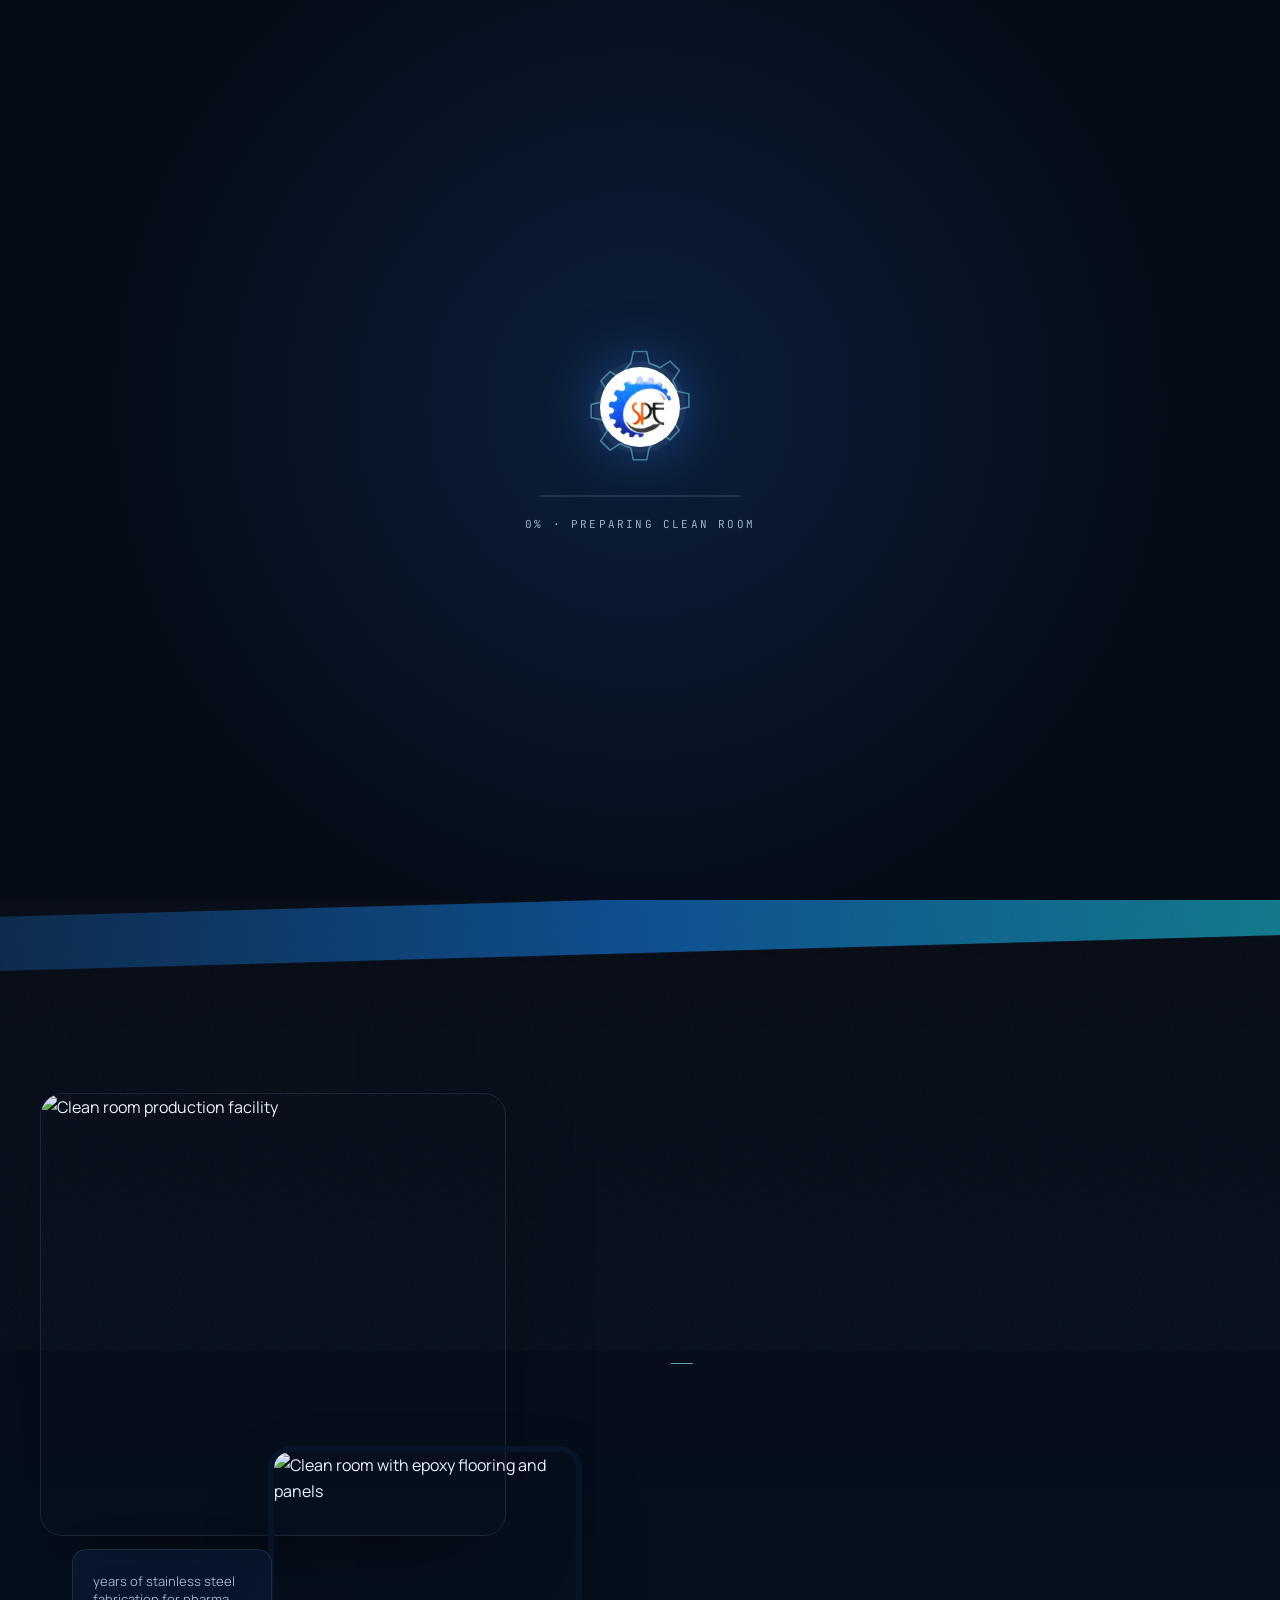
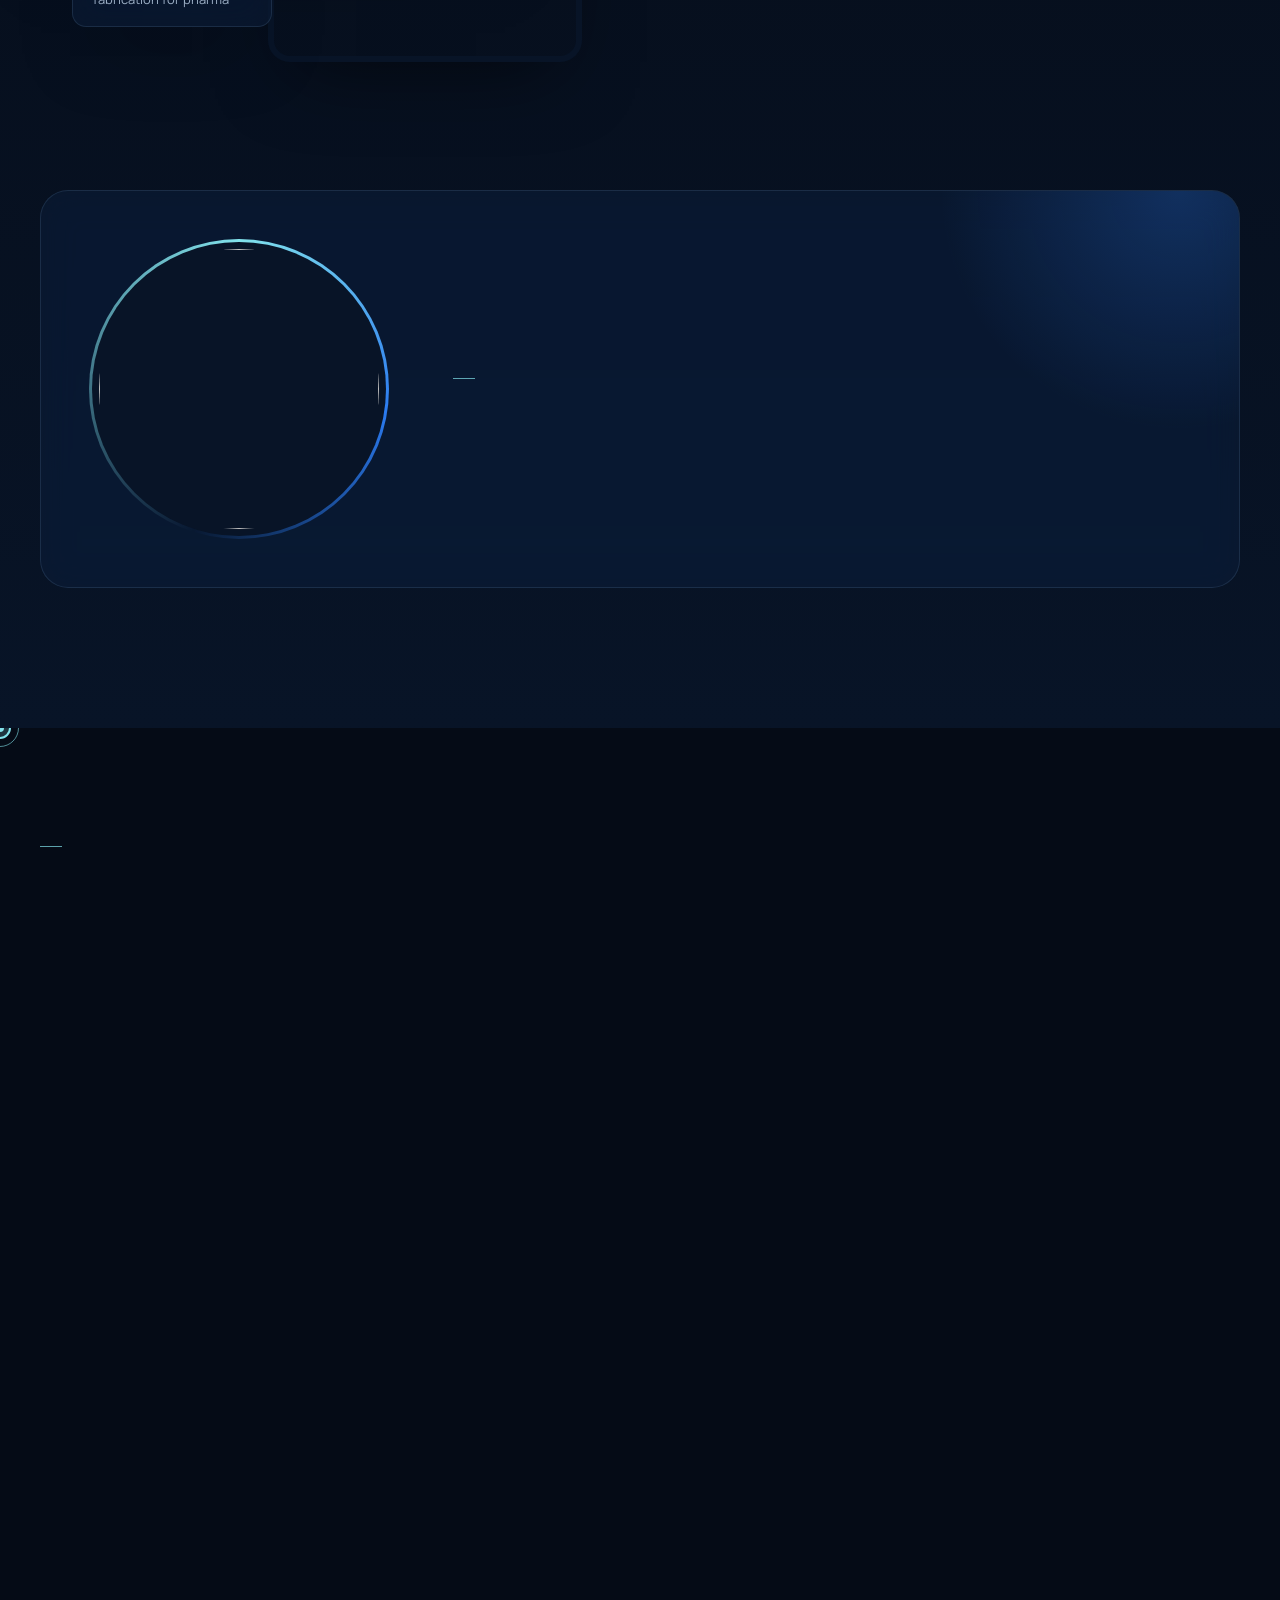
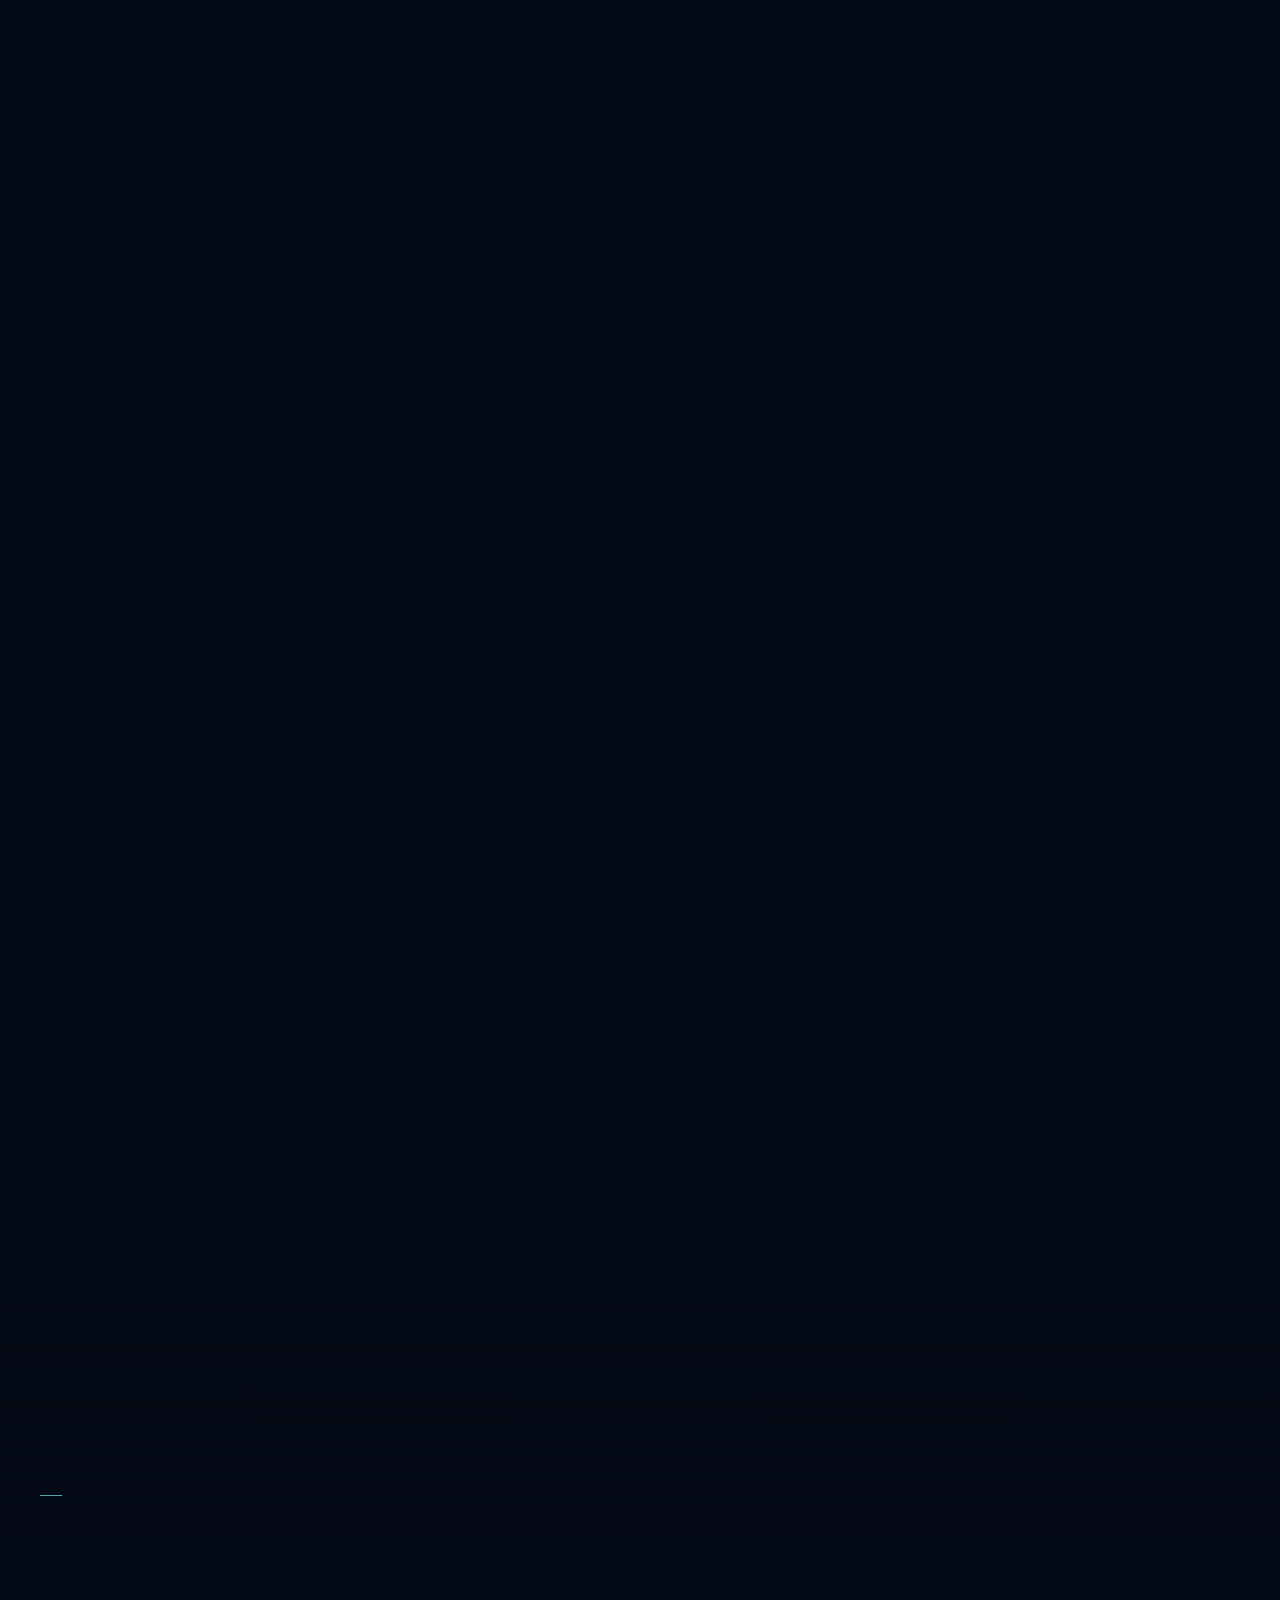
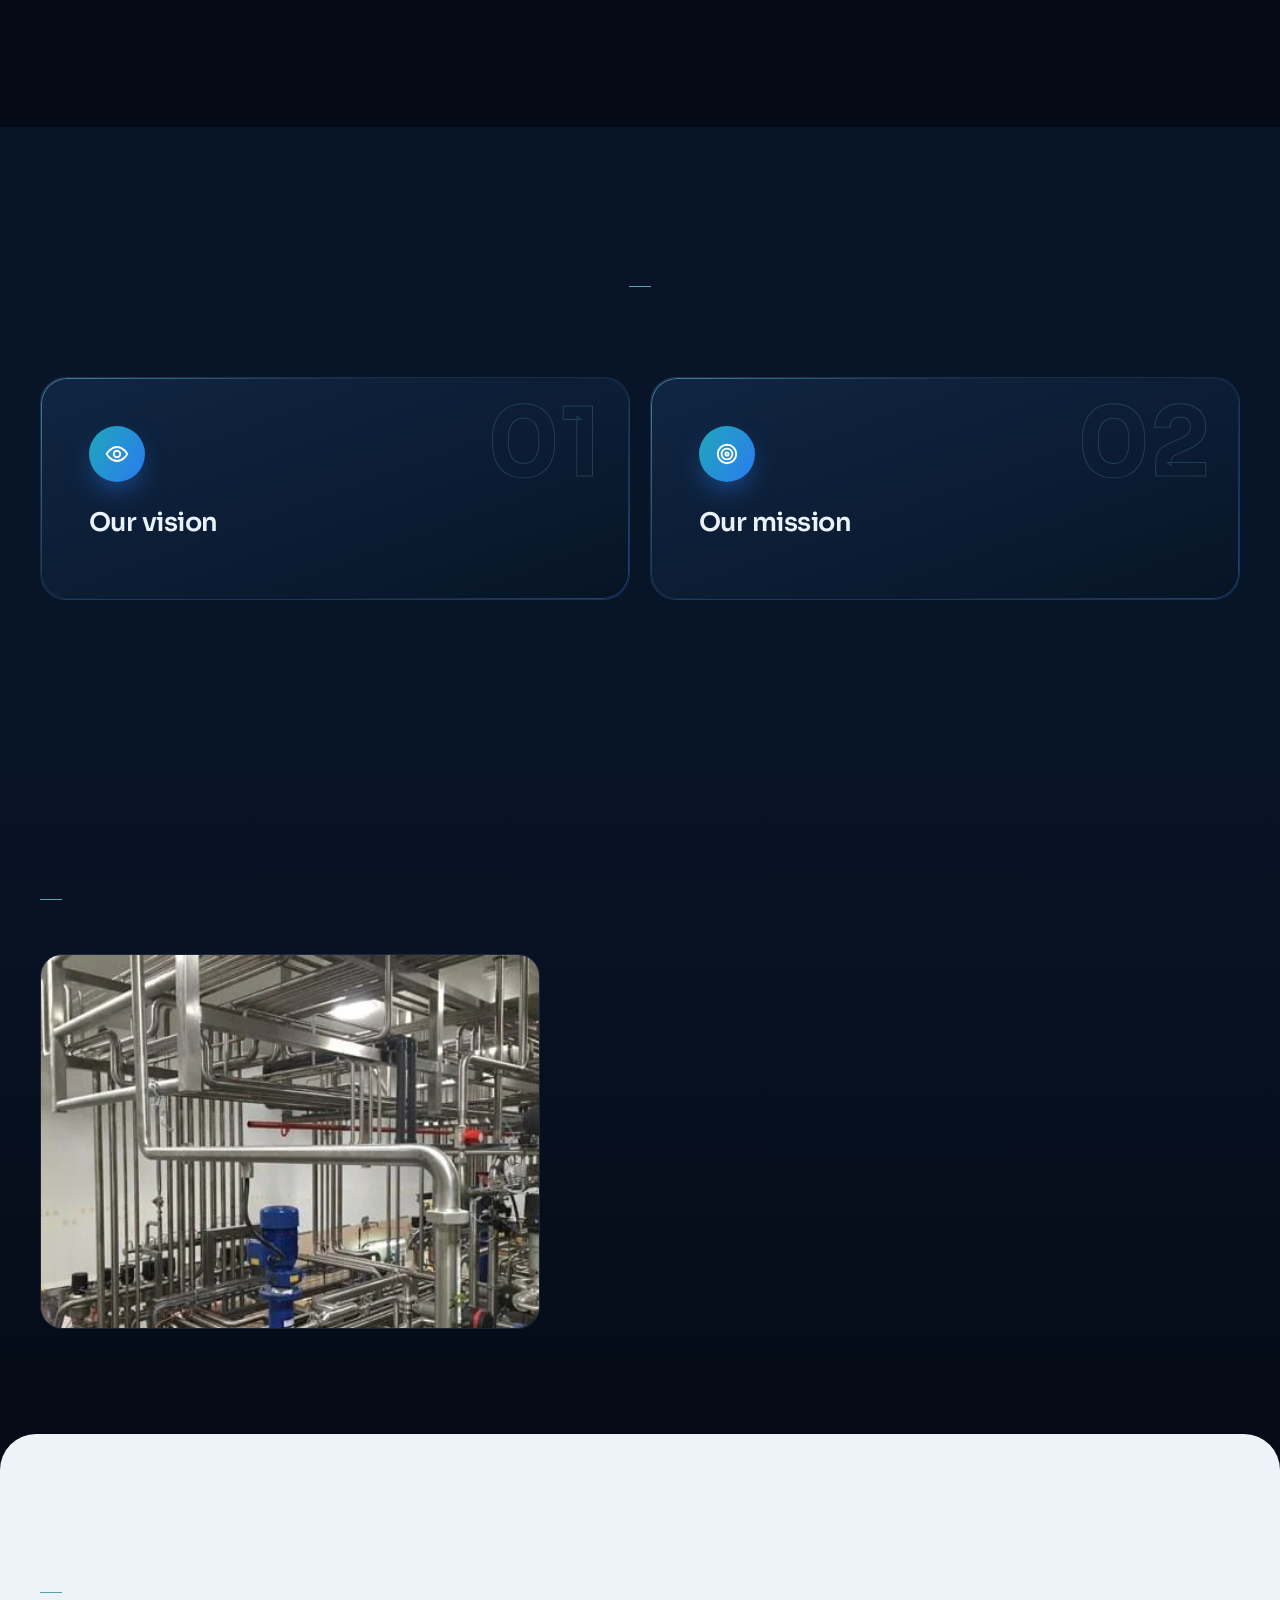
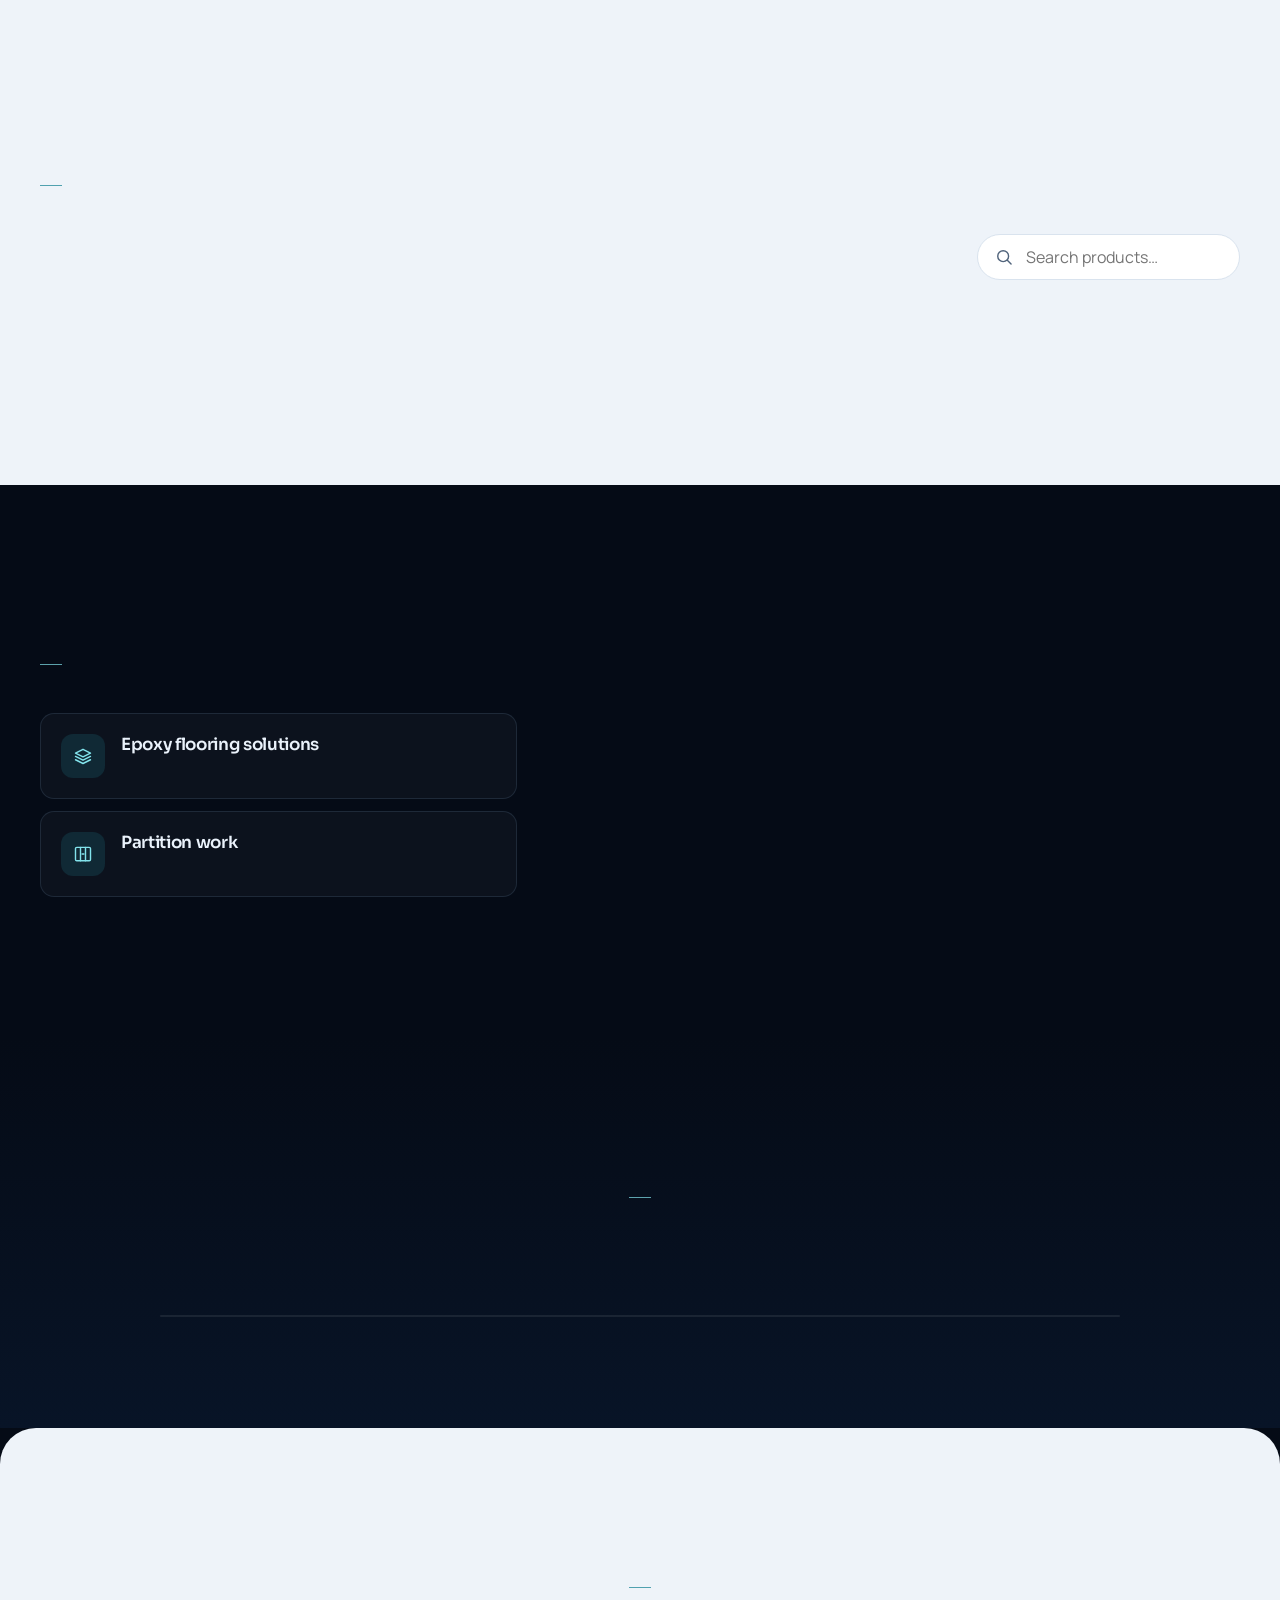
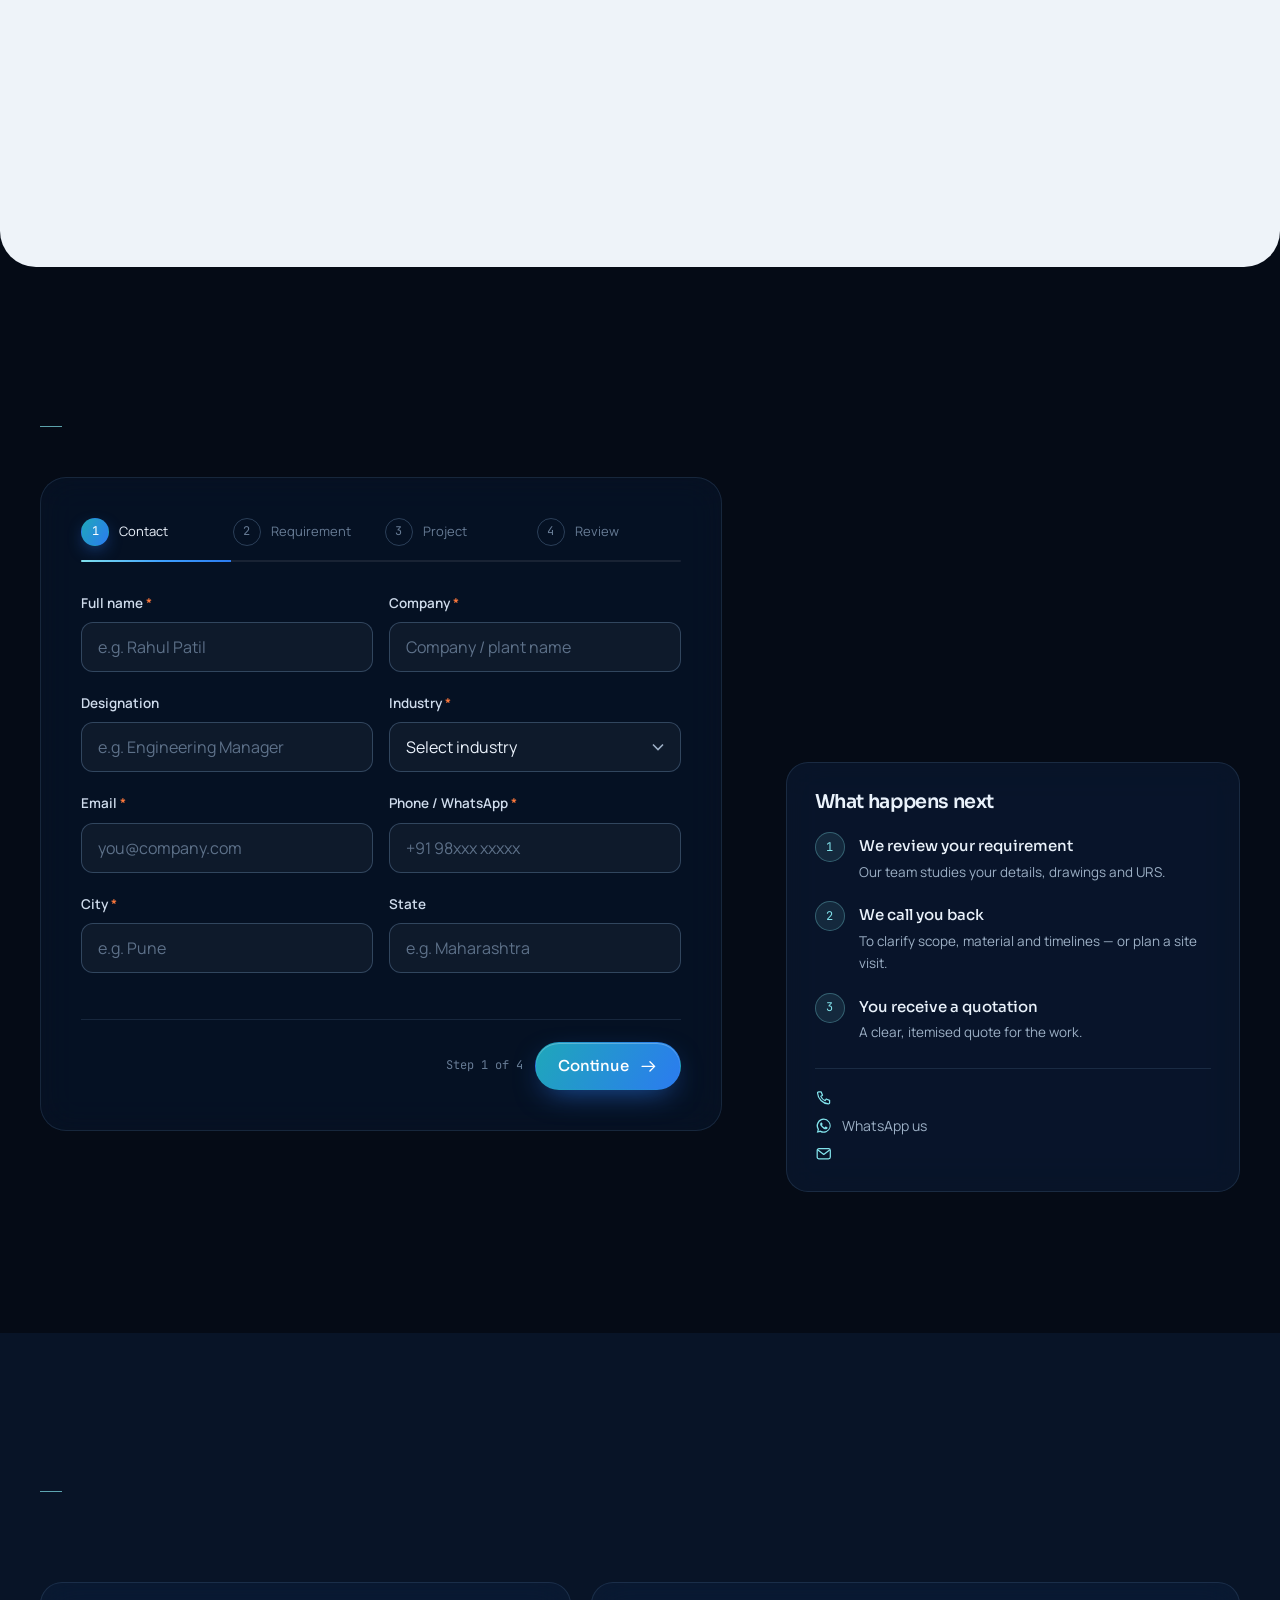
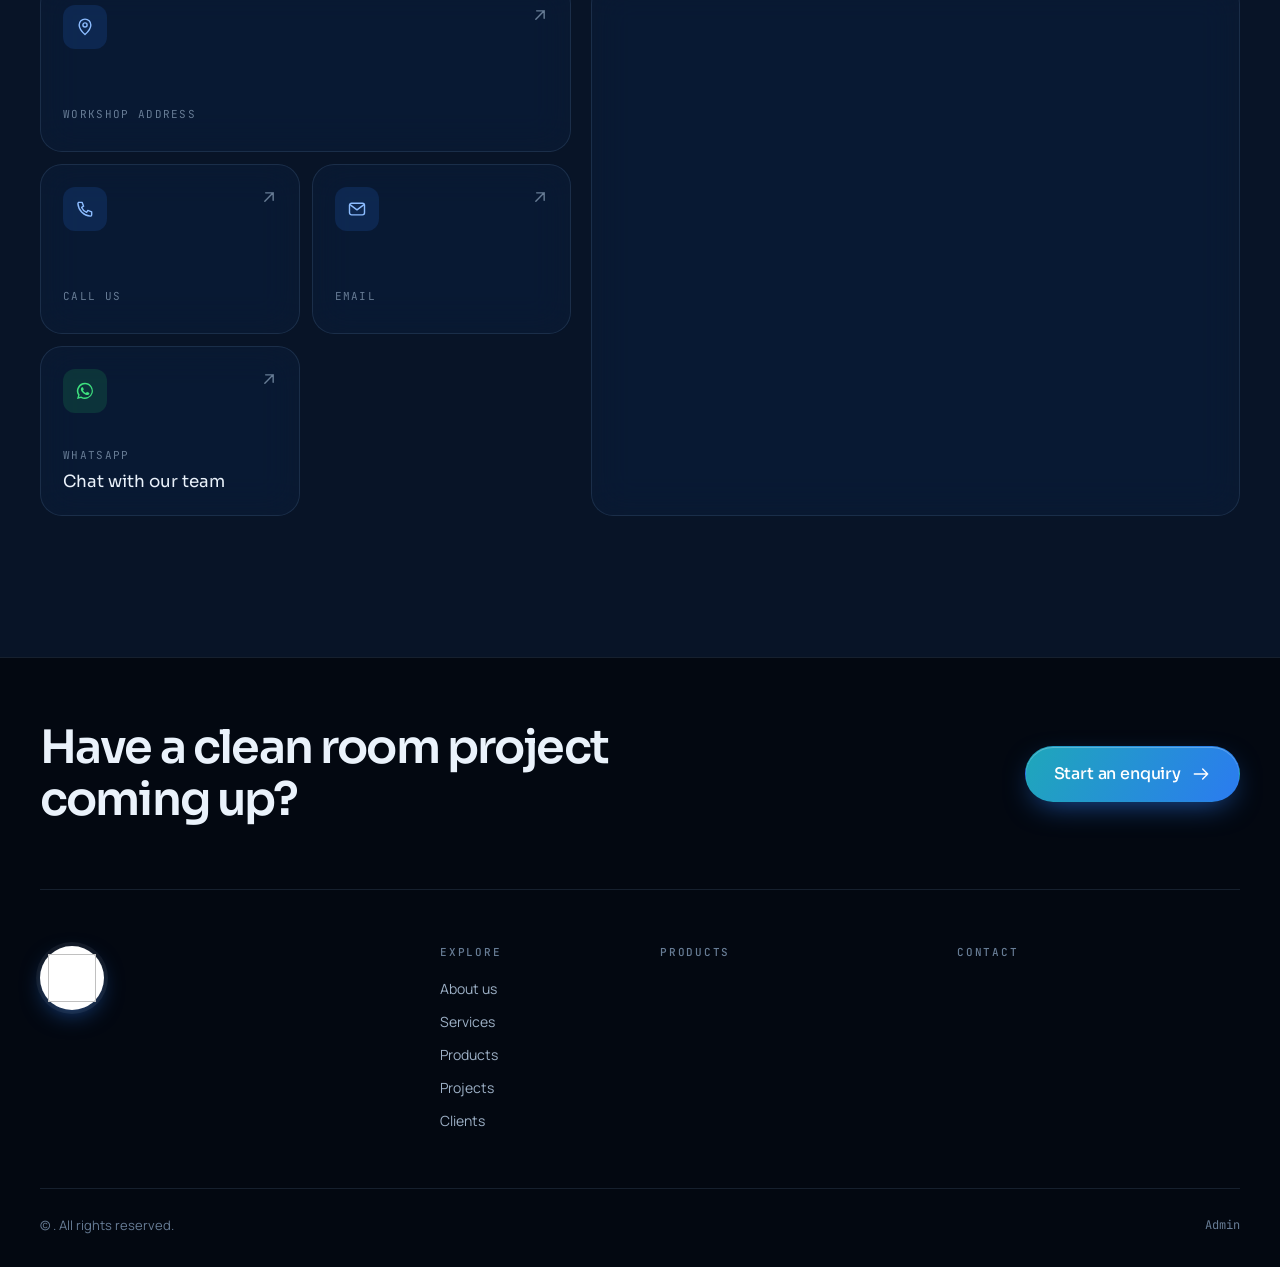
==== index.html @ 87a50cde "Website preview Co-Authored-By: Claude Opus 5.5 <noreply@anthropic.com>" ====
<!doctype html>
<html lang="en" class="is-loading">
<head>
  <meta charset="utf-8">
  <meta name="viewport" content="width=device-width, initial-scale=1, viewport-fit=cover">
  <title>Shreeyog Pharma Equipments | SS Fabrication, Clean Room Furniture &amp; Pass Boxes</title>
  <meta name="description" content="Shreeyog Pharma Equipments, Khalapur (Raigad): S.S &amp; M.S fabrication, clean room furniture, pass boxes, SS tanks, SS &amp; utility piping, epoxy flooring and partition work for pharmaceutical and chemical industries.">
  <meta name="theme-color" content="#050b16">
  <meta property="og:type" content="website">
  <meta property="og:title" content="{{SEO_TITLE}}">
  <meta property="og:description" content="Shreeyog Pharma Equipments, Khalapur (Raigad): S.S &amp; M.S fabrication, clean room furniture, pass boxes, SS tanks, SS &amp; utility piping, epoxy flooring and partition work for pharmaceutical and chemical industries.">
  <meta property="og:image" content="assets/img/cleanroom.webp">
  <link rel="icon" href="assets/img/logo.png">
  <link rel="preconnect" href="https://fonts.googleapis.com">
  <link rel="preconnect" href="https://fonts.gstatic.com" crossorigin>
  <link rel="stylesheet" href="https://fonts.googleapis.com/css2?family=JetBrains+Mono:wght@400;500&family=Manrope:wght@400;500;600;700&family=Sora:wght@300;400;500;600;700&display=swap">
  <link rel="stylesheet" href="css/style.css">
  <script type="importmap">
  {
    "imports": {
      "three": "./vendor/three/build/three.module.js",
      "three/addons/": "./vendor/three/addons/",
      "gsap": "./vendor/gsap/index.js",
      "gsap/ScrollTrigger": "./vendor/gsap/ScrollTrigger.js",
      "lenis": "./vendor/lenis/lenis.js"
    }
  }
  </script>
  <script id="site-data" type="application/json">{"demo":true,"content":{"brand":{"name":"Shreeyog Pharma Equipments","short":"SPE","tagline":"SS & MS Fabrication · Clean Room Solutions","logo":"assets/img/logo.png","footerText":"S.S and M.S fabrication, steel metal work and clean room furniture for pharmaceutical, chemical and allied industries."},"hero":{"eyebrow":"Serving pharmaceutical, chemical & allied industries","title":"Engineered in stainless. *Built for clean rooms.*","subtitle":"S.S & M.S fabrication, clean room furniture, pass boxes, SS & utility piping, epoxy flooring and partition work — designed to your requirement and delivered on time.","ctaPrimary":"Request a quote","ctaSecondary":"Explore products","stats":[{"value":"16","suffix":"+","label":"Years of hands-on fabrication"},{"value":"19","suffix":"+","label":"Pharma & industrial clients"},{"value":"40","suffix":"+","label":"Standard SS products"},{"value":"URS","suffix":"","label":"Built to your specification"}]},"about":{"eyebrow":"Company profile","title":"Fabrication partners for the *pharma floor.*","statement":"Shreeyog Pharma Equipments specializes in S.S and M.S fabrication, steel metal work, and clean room furniture for pharmaceutical, chemical, and allied industries.","body":"We design and manufacture a wide range of products including S.S tanks, S.S wall guards, staircase railings, hospital accessories, and more. With a commitment to quality and precision, we cater to the specific needs of our clients, ensuring compliance with industry standards and delivering reliable solutions for diverse industrial applications.","points":["S.S & M.S fabrication","Steel metal work","Clean room furniture","S.S tanks & wall guards","Staircase railings","Hospital accessories"],"image":"assets/img/lab.webp","image2":"assets/img/cleanroom.webp"},"founder":{"eyebrow":"About the founder","name":"Anil Shahasane","role":"CEO & Founder","photo":"assets/img/founder.webp","bio":"Anil Shahasane, the CEO and founder of Shreeyog Pharma Equipments, has accumulated more than 16 years of experience in producing customized stainless steel equipment for pharmaceutical firms. Despite his executive responsibilities, Mr. Shahasane is recognized for his hands-on approach and diverse skill set.","bio2":"He is directly involved in field operations, taking on roles such as welder, argon welder, fitter, buffer, and other tasks, showcasing his commitment to ensuring efficient and timely completion of projects. His leadership style is known for being democratic, as he promotes teamwork and encourages employees to thrive in their respective positions within the company.","skills":["Welder","Argon welder","Fitter","Buffer","Field operations"],"years":"16+"},"mission":{"eyebrow":"Our purpose","title":"Vision & *mission*","mission":"Our goal is to create and produce top-notch stainless steel and metal items tailored to the unique requirements of pharmaceutical, chemical, and related sectors. We aim to guarantee maximum customer satisfaction through precise engineering and dependable service.","vision":"We aspire to become a reliable pioneer in the manufacturing sector, recognized for our creativity, superior workmanship, and dedication to surpassing customer anticipations. Furthermore, we are committed to continually improving our abilities to meet the changing needs of the industry."},"showcase":{"eyebrow":"Inside our workmanship","title":"Precision you can *see and inspect.*","steps":[{"title":"Certified materials","text":"Every job starts with certified materials of construction (MOC) — the right stainless grade for your process and your auditors."},{"title":"Precision welding & finish","text":"Argon welding, fitting and buffing by an experienced in-house team, led from the shop floor by our founder."},{"title":"Hygienic by design","text":"Smooth, easy-to-clean surfaces, rounded edges and secure fittings for GMP, healthcare and pharmaceutical areas."},{"title":"Built to your URS","text":"Designed around your User Requirement Specification — sized, detailed and delivered on schedule."}]},"services":{"eyebrow":"What we do","title":"Capabilities built around *your plant.*","subtitle":"From a single SS trolley to a complete clean room fit-out — one team fabricates, installs and supports it.","items":[{"icon":"fabrication","title":"S.S & M.S Fabrication","text":"Custom stainless and mild steel fabrication and steel metal work, built to drawing for pharmaceutical and chemical plants."},{"icon":"cleanroom","title":"Clean Room Furniture","text":"Trolleys, racks, benches, lockers and work tables with hygienic finishes and rounded edges for GMP areas."},{"icon":"passbox","title":"Pass Boxes","text":"Static and dynamic pass boxes with interlocked doors for contamination-free material transfer between zones."},{"icon":"tank","title":"S.S Tanks","text":"Stainless steel tanks designed and fabricated to your requirement using certified materials of construction (MOC)."},{"icon":"piping","title":"SS & Utility Piping","text":"S.S piping, utility piping and chilled water piping projects — fabricated, installed and commissioned on site."},{"icon":"epoxy","title":"Epoxy Flooring","text":"Seamless, chemical-resistant, easy-to-maintain epoxy floors for factories, warehouses, hospitals and showrooms."},{"icon":"partition","title":"Partition Work","text":"Gypsum, aluminium/glass, modular office cabins and clean room partitions that optimise space and workflow."},{"icon":"railing","title":"Wall Guards & Railings","text":"S.S wall guards, staircase railings and hospital accessories that protect your facility and last for years."}]},"expertise":{"eyebrow":"Qualification & experience","title":"Why pharma plants trust *our workshop.*","items":[{"title":"Expertise in Stainless Steel & Metal Fabrication","text":"Specialized in the fabrication of stainless steel (S.S.) and mild steel (M.S.) products including tanks, clean room furniture, wall guards, staircase railings, hospital accessories, chilled water piping, S.S. piping & utility piping projects."},{"title":"Industry Knowledge & Compliance","text":"Extensive experience in addressing the strict requirements of pharmaceutical, chemical, and related industries, ensuring adherence to relevant standards such as USFD (User Requirement Specifications for Design) for tailored equipment solutions."},{"title":"Customization & Precision Engineering","text":"Proven ability to design and manufacture customized solutions to cater to specific client needs, with a strong emphasis on precision engineering and the use of certified materials of construction (MOC) to meet industry standards."},{"title":"Leadership in Manufacturing","text":"Mr. Anil Shahasane, an experienced professional with more than 16 years in the industry, is recognized for his versatile skills and practical approach to ensuring on-time project completion and top-notch product quality."},{"title":"Commitment to Customer Satisfaction","text":"Committed to delivering durable, reliable, high-quality products that go beyond customer expectations, supported by a track record of providing excellent service and support."},{"title":"Continuous Improvement & Innovation","text":"Prioritizing continuous progress and innovation to keep up with technological advancements and industry best practices, enhancing operational efficiency and customer satisfaction."}]},"furniture":{"eyebrow":"SS furniture solutions","title":"Every piece, built for *the clean room.*","items":[{"title":"Custom Design","text":"Tailored stainless steel furniture designs to meet unique client needs."},{"title":"Durability","text":"Long-lasting and robust furniture solutions for various environments."},{"title":"Hygiene","text":"Easy-to-clean and maintain furniture, ideal for healthcare and pharmaceutical settings."},{"title":"Aesthetic Appeal","text":"Sleek and modern designs that enhance the look of any space."},{"title":"Versatility","text":"Suitable for residential, commercial, and industrial applications."},{"title":"Safety","text":"Rounded edges and secure fittings for safe use in all environments."},{"title":"Quality Materials","text":"Use of high-grade stainless steel ensuring superior quality and performance."}]},"products":{"eyebrow":"Products we offer","title":"Stainless steel, for *every room* of your plant.","subtitle":"Add products to your enquiry list and we will quote them together."},"projects":{"eyebrow":"Epoxy & partition work","title":"Floors and walls that *pass inspection.*","body":"At Shreeyog Pharma Equipments we specialize in delivering high-quality epoxy flooring and partition solutions tailored to meet the diverse needs of commercial, industrial, and institutional clients. With a strong commitment to craftsmanship, durability, and innovation, we have earned the trust of numerous companies across sectors by transforming their spaces into efficient, safe, and aesthetically pleasing environments.","epoxy":"We provide seamless, chemical-resistant, and easy-to-maintain epoxy flooring systems ideal for warehouses, factories, showrooms, hospitals, and more. Whether it’s for heavy-duty industrial use or a clean, polished look for commercial interiors, our epoxy work stands out for its strength and finish.","partition":"We offer smart and customized partitioning systems including gypsum partitions, aluminum/glass partitions, modular office cabins, and cleanroom partitions. Our solutions help optimize space, ensure privacy, and enhance workflow efficiency for offices, production areas, and institutions."},"process":{"eyebrow":"How we work","title":"From your URS to a *finished installation.*","steps":[{"title":"Share your requirement","text":"Send us your URS, drawings or a simple description using the enquiry form."},{"title":"Site visit & measurement","text":"We visit the site, take measurements and understand the workflow."},{"title":"Design & approval","text":"Drawings and material of construction are finalised with your team."},{"title":"Precision fabrication","text":"Fabricated in-house with certified MOC, welded and finished to standard."},{"title":"Installation & handover","text":"Installed on site and handed over on schedule — with support after."}]},"clients":{"eyebrow":"Companies we work with","title":"Trusted by leading names *in pharma.*","note":"& many more…"},"enquiry":{"eyebrow":"Enquiry","title":"Tell us *what you need.*","subtitle":"Share a few details about your requirement. Our team usually gets back within one working day.","successTitle":"Enquiry received","successText":"Thank you! Our team will review your requirement and contact you shortly.","industries":["Pharmaceutical","Chemical","Biotech / Vaccines","Hospital / Healthcare","Food & Beverage","Cosmetics","Engineering / Manufacturing","Other"],"requirementTypes":["New project","Expansion of existing facility","Replacement / upgrade","Repair / modification"],"materials":["SS 304","SS 316","SS 316L","M.S (Mild Steel)","Not sure – please advise"],"timelines":["Immediately","Within 1 month","1 – 3 months","3 – 6 months","Just exploring"],"budgets":["Below ₹1 Lakh","₹1 – 5 Lakh","₹5 – 20 Lakh","₹20 Lakh +","Prefer not to say"],"sources":["Google search","Referral","Existing client","Trade exhibition","Social media","Other"]},"contact":{"eyebrow":"Contact","title":"Visit our *workshop.*","address":"At Lodivali, Near Sai Leela Hotel & GGS Meksel, Old Mumbai – Pune Highway, Tal. Khalapur, Dist. Raigad – 410 203","phone":"+91 90045 09994","email":"shreeyogpharma@gmail.com","whatsapp":"919004509994","hours":"","mapQuery":"Lodivali, Khalapur, Raigad, Maharashtra 410203"},"seo":{"title":"Shreeyog Pharma Equipments | SS Fabrication, Clean Room Furniture & Pass Boxes","description":"Shreeyog Pharma Equipments, Khalapur (Raigad): S.S & M.S fabrication, clean room furniture, pass boxes, SS tanks, SS & utility piping, epoxy flooring and partition work for pharmaceutical and chemical industries."}},"products":[{"id":1,"name":"SS Computer Table","category":"Packing Furniture","description":"Stainless steel computer and office tables with keyboard tray, drawers and lockable storage.","image":"assets/products/ss-computer-table.webp","featured":0},{"id":2,"name":"SS Chair & Stool","category":"Packing Furniture","description":"Hygienic SS chairs and stools for packing halls and production floors.","image":"assets/products/ss-chair-stool.webp","featured":0},{"id":3,"name":"SS Pallet","category":"Packing Furniture","description":"Heavy-duty stainless steel pallets – corrosion-free and easy to clean.","image":"assets/products/ss-pallet.webp","featured":0},{"id":4,"name":"SS Adjustable Rack","category":"Packing Furniture","description":"Multi-tier racks with adjustable perforated/wire-mesh shelves on castors.","image":"assets/products/ss-adjustable-rack.webp","featured":0},{"id":5,"name":"SS Trolley","category":"Packing Furniture","description":"Platform trolley with SS deck and push handle for material movement.","image":"assets/products/ss-trolley.webp","featured":0},{"id":6,"name":"SS Packing Conveyor","category":"Packing Furniture","description":"Motorised belt conveyor on SS frame for secondary packing lines.","image":"assets/products/ss-packing-conveyor.webp","featured":1},{"id":7,"name":"Tooling Storage Cabinet","category":"Tool Room Furniture","description":"Drawer cabinets with punch/die holders for compression tooling storage.","image":"assets/products/tooling-storage-cabinet.webp","featured":0},{"id":8,"name":"SS Table with Drawers","category":"Tool Room Furniture","description":"Work tables with drawers and an under-shelf for tool rooms.","image":"assets/products/ss-table-with-drawers.webp","featured":0},{"id":9,"name":"Vibration Table","category":"Tool Room Furniture","description":"Anti-vibration inspection table on levelling feet and castors.","image":"assets/products/vibration-table.webp","featured":0},{"id":10,"name":"SS Revolving Chair","category":"Tool Room Furniture","description":"Height-adjustable revolving chairs with SS back rest.","image":"assets/products/ss-revolving-chair.webp","featured":0},{"id":11,"name":"SS Step Ladders","category":"Tool Room Furniture","description":"Step platforms and folding ladders with anti-skid treads.","image":"assets/products/ss-step-ladders.webp","featured":0},{"id":12,"name":"SS Document Trolley","category":"Tool Room Furniture","description":"Three-tier document / file trolley on castors.","image":"assets/products/ss-document-trolley.webp","featured":0},{"id":13,"name":"SS Tool Box","category":"Tool Room Furniture","description":"Cantilever stainless steel tool boxes.","image":"assets/products/ss-tool-box.webp","featured":0},{"id":14,"name":"P & D Moving Trolley","category":"Tool Room Furniture","description":"Punch & die moving trolleys with slotted tooling trays.","image":"assets/products/p-d-moving-trolley.webp","featured":0},{"id":15,"name":"SS Canteen Table (6 Seater)","category":"Canteen Furniture","description":"Six-seater canteen table with attached swing-out stools.","image":"assets/products/ss-canteen-table-6-seater.webp","featured":1},{"id":16,"name":"SS Sink Table","category":"Canteen Furniture","description":"Single-bowl sink table with drain board and under-shelf.","image":"assets/products/ss-sink-table.webp","featured":0},{"id":17,"name":"SS Chair","category":"Canteen Furniture","description":"Polished stainless steel dining chair.","image":"assets/products/ss-chair.webp","featured":0},{"id":18,"name":"SS Simple Table","category":"Canteen Furniture","description":"Plain SS table for canteens and utility areas.","image":"assets/products/ss-simple-table.webp","featured":0},{"id":19,"name":"Static Pass Box","category":"Pass Box","description":"Static pass boxes with interlocked doors and toughened glass view panels for material transfer between clean zones.","image":"assets/products/static-pass-box.webp","featured":1},{"id":20,"name":"Dynamic Pass Box","category":"Pass Box","description":"Pass box with control panel for transfers requiring active air cleaning.","image":"assets/products/dynamic-pass-box.webp","featured":0},{"id":21,"name":"SS Hand Pallet Truck","category":"Utility & Handling","description":"Stainless steel hand pallet truck for wash-down areas.","image":"assets/products/ss-hand-pallet-truck.webp","featured":0},{"id":22,"name":"SS Bag Holder Trolley","category":"Utility & Handling","description":"Garbage / polybag holder trolley on castors.","image":"assets/products/ss-bag-holder-trolley.webp","featured":0},{"id":23,"name":"SS Scoops & Samplers","category":"Utility & Handling","description":"Scoops, measuring scoops and sampling rods in SS 316.","image":"assets/products/ss-scoops-samplers.webp","featured":0},{"id":24,"name":"SS Bucket","category":"Utility & Handling","description":"Stainless steel bucket with handle.","image":"assets/products/ss-bucket.webp","featured":0},{"id":25,"name":"SS Oil Can, Jugs, Mugs & Bins","category":"Utility & Handling","description":"Oil cans, measuring mugs, jugs, perforated bins and pedal dustbins.","image":"assets/products/ss-oil-can-jugs-mugs-bins.webp","featured":0},{"id":26,"name":"SS Swing Over Bench","category":"Change Room Furniture","description":"Cross-over / swing-over benches for change rooms.","image":"assets/products/ss-swing-over-bench.webp","featured":0},{"id":27,"name":"SS Lockers (Multi-door)","category":"Change Room Furniture","description":"Multi-compartment SS lockers for personal belongings.","image":"assets/products/ss-lockers-multi-door.webp","featured":1},{"id":28,"name":"SS Lockers (Column)","category":"Change Room Furniture","description":"Tall column lockers in stainless steel.","image":"assets/products/ss-lockers-column.webp","featured":0},{"id":29,"name":"SS Mirror Frame","category":"Change Room Furniture","description":"Mirror with SS frame and shelf for gowning areas.","image":"assets/products/ss-mirror-frame.webp","featured":0},{"id":30,"name":"SS I.P.A Stand","category":"Change Room Furniture","description":"Wall-mounted IPA / sanitiser bottle stands.","image":"assets/products/ss-i-p-a-stand.webp","featured":0},{"id":31,"name":"SS S.O.P Stand","category":"Change Room Furniture","description":"Multi-pocket SOP display stands.","image":"assets/products/ss-s-o-p-stand.webp","featured":0},{"id":32,"name":"SS Garment Bin / Trolley","category":"Change Room Furniture","description":"Garment collection bins and trolleys.","image":"assets/products/ss-garment-bin-trolley.webp","featured":0},{"id":33,"name":"SS Dust Bin","category":"Change Room Furniture","description":"Pedal-operated SS dust bin.","image":"assets/products/ss-dust-bin.webp","featured":0},{"id":34,"name":"SS Trolley (All Types)","category":"Clean Room Furniture","description":"Instrument and material trolleys in all sizes and tier configurations.","image":"assets/products/ss-trolley-all-types.webp","featured":1},{"id":35,"name":"SS Rack","category":"Clean Room Furniture","description":"Open multi-tier racks for clean room storage.","image":"assets/products/ss-rack.webp","featured":0},{"id":36,"name":"SS Cage Rack","category":"Clean Room Furniture","description":"Mesh cage racks with doors for secure storage.","image":"assets/products/ss-cage-rack.webp","featured":0},{"id":37,"name":"SS Mopping Trolley","category":"Clean Room Furniture","description":"Two/three-bucket mopping trolley with wringer.","image":"assets/products/ss-mopping-trolley.webp","featured":0},{"id":38,"name":"SS Sink Table (Clean Room)","category":"Clean Room Furniture","description":"Sink table with splash back and under-shelf.","image":"assets/products/ss-sink-table-clean-room.webp","featured":0},{"id":39,"name":"SS Working Table","category":"Clean Room Furniture","description":"Work table with drawer unit and under-shelf.","image":"assets/products/ss-working-table.webp","featured":1},{"id":40,"name":"SS Ladder","category":"Clean Room Furniture","description":"Mobile platform ladder with handrails.","image":"assets/products/ss-ladder.webp","featured":0}],"clients":[{"id":1,"name":"Kilitch Drugs (India) Ltd.","logo":"assets/clients/kilitch-drugs-india-ltd.webp","website":null},{"id":2,"name":"Indoco Remedies","logo":"assets/clients/indoco-remedies.webp","website":null},{"id":3,"name":"Rubicon Research","logo":"assets/clients/rubicon-research.webp","website":null},{"id":4,"name":"Wanbury","logo":"assets/clients/wanbury.webp","website":null},{"id":5,"name":"Cipla Health","logo":"assets/clients/cipla-health.webp","website":null},{"id":6,"name":"SUGAR Cosmetics","logo":"assets/clients/sugar-cosmetics.webp","website":null},{"id":7,"name":"Emcure","logo":"assets/clients/emcure.webp","website":null},{"id":8,"name":"Camlin Kokuyo","logo":"assets/clients/camlin-kokuyo.webp","website":null},{"id":9,"name":"Zydus","logo":"assets/clients/zydus.webp","website":null},{"id":10,"name":"RPG Life Sciences","logo":"assets/clients/rpg-life-sciences.webp","website":null},{"id":11,"name":"Centro Pharm","logo":"assets/clients/centro-pharm.webp","website":null},{"id":12,"name":"Jay Precision Products","logo":"assets/clients/jay-precision-products.webp","website":null},{"id":13,"name":"Fullife Healthcare","logo":"assets/clients/fullife-healthcare.webp","website":null},{"id":14,"name":"Jodas Expoim","logo":"assets/clients/jodas-expoim.webp","website":null},{"id":15,"name":"Flamingo Pharmaceuticals","logo":"assets/clients/flamingo-pharmaceuticals.webp","website":null},{"id":16,"name":"Mylan","logo":"assets/clients/mylan.webp","website":null},{"id":17,"name":"Dr. Reddy's","logo":"assets/clients/dr-reddy-s.webp","website":null},{"id":18,"name":"Serum Institute of India","logo":"assets/clients/serum-institute-of-india.webp","website":null},{"id":19,"name":"Lupin","logo":"assets/clients/lupin.webp","website":null}],"gallery":[{"id":1,"title":"Cleanroom corridor – epoxy flooring","category":"Epoxy Flooring","caption":"Seamless self-levelling epoxy with SS wall guards along a production corridor.","image":"assets/gallery/project-1.webp"},{"id":2,"title":"Epoxy floor with cleanroom doors","category":"Epoxy Flooring","caption":"High-gloss, chemical-resistant finish outside a double-leaf cleanroom door.","image":"assets/gallery/project-2.webp"},{"id":3,"title":"Production block corridor","category":"Partition Work","caption":"Cleanroom partitions, view panels and continuous SS wall protection.","image":"assets/gallery/project-3.webp"},{"id":4,"title":"Modular cleanroom partitions","category":"Partition Work","caption":"Flush modular partition panels with integrated doors and epoxy flooring.","image":"assets/gallery/project-4.webp"},{"id":5,"title":"Epoxy application in progress","category":"Epoxy Flooring","caption":"Our team laying a seamless epoxy coat on site.","image":"assets/gallery/project-5.webp"},{"id":6,"title":"SS process & utility piping","category":"SS Piping","caption":"Stainless steel process and utility piping installation.","image":"assets/gallery/project-6.webp"},{"id":7,"title":"Chilled water piping & AHU area","category":"SS Piping","caption":"Insulated chilled-water piping serving air-handling units.","image":"assets/gallery/project-7.webp"},{"id":8,"title":"Industrial ducting installation","category":"Utility Projects","caption":"Spiral and rectangular ducting in an industrial facility.","image":"assets/gallery/project-8.webp"}]}</script>
  <script type="module" src="js/main.js"></script>
</head>
<body>
  <!-- ============ icon sprite ============ -->
  <svg width="0" height="0" style="position:absolute" aria-hidden="true">
    <defs>
      <symbol id="i-arrow" viewBox="0 0 24 24"><path d="M4 12h16M14 6l6 6-6 6"/></symbol>
      <symbol id="i-arrow-up-right" viewBox="0 0 24 24"><path d="M7 17 17 7M8 7h9v9"/></symbol>
      <symbol id="i-plus" viewBox="0 0 24 24"><path d="M12 5v14M5 12h14"/></symbol>
      <symbol id="i-check" viewBox="0 0 24 24"><path d="m5 12.5 4.5 4.5L19 7.5"/></symbol>
      <symbol id="i-close" viewBox="0 0 24 24"><path d="M6 6l12 12M18 6 6 18"/></symbol>
      <symbol id="i-search" viewBox="0 0 24 24"><circle cx="11" cy="11" r="6.5"/><path d="m16 16 4.5 4.5"/></symbol>
      <symbol id="i-chevron-left" viewBox="0 0 24 24"><path d="m15 5-7 7 7 7"/></symbol>
      <symbol id="i-chevron-right" viewBox="0 0 24 24"><path d="m9 5 7 7-7 7"/></symbol>
      <symbol id="i-phone" viewBox="0 0 24 24"><path d="M5 4h3.5l1.8 4.6-2.3 1.5a11 11 0 0 0 5.9 5.9l1.5-2.3L20 15.5V19a1.5 1.5 0 0 1-1.6 1.5C10.6 20 4 13.4 3.5 5.6A1.5 1.5 0 0 1 5 4Z"/></symbol>
      <symbol id="i-mail" viewBox="0 0 24 24"><rect x="3" y="5" width="18" height="14" rx="2.5"/><path d="m4 7 8 6 8-6"/></symbol>
      <symbol id="i-pin" viewBox="0 0 24 24"><path d="M12 21s-7-6.2-7-11.5a7 7 0 1 1 14 0C19 14.8 12 21 12 21Z"/><circle cx="12" cy="9.5" r="2.5"/></symbol>
      <symbol id="i-clock" viewBox="0 0 24 24"><circle cx="12" cy="12" r="8.5"/><path d="M12 7.5V12l3 2"/></symbol>
      <symbol id="i-upload" viewBox="0 0 24 24"><path d="M12 16V4M7 9l5-5 5 5M4 16v2.5A1.5 1.5 0 0 0 5.5 20h13a1.5 1.5 0 0 0 1.5-1.5V16"/></symbol>
      <symbol id="i-file" viewBox="0 0 24 24"><path d="M14 3H7a2 2 0 0 0-2 2v14a2 2 0 0 0 2 2h10a2 2 0 0 0 2-2V8Z"/><path d="M14 3v5h5"/></symbol>
      <symbol id="i-target" viewBox="0 0 24 24"><circle cx="12" cy="12" r="8.5"/><circle cx="12" cy="12" r="5"/><circle cx="12" cy="12" r="1.5"/></symbol>
      <symbol id="i-eye" viewBox="0 0 24 24"><path d="M2.5 12S6 5.5 12 5.5 21.5 12 21.5 12 18 18.5 12 18.5 2.5 12 2.5 12Z"/><circle cx="12" cy="12" r="3"/></symbol>
      <symbol id="i-send" viewBox="0 0 24 24"><path d="M21 3 10 14M21 3l-7 18-4-7-7-4Z"/></symbol>
      <symbol id="i-clipboard" viewBox="0 0 24 24"><rect x="5" y="4.5" width="14" height="16.5" rx="2"/><path d="M9 4.5V3.5A1 1 0 0 1 10 2.5h4a1 1 0 0 1 1 1v1M9 11h6M9 15h4"/></symbol>
      <symbol id="i-grid" viewBox="0 0 24 24"><rect x="4" y="4" width="7" height="7" rx="1.5"/><rect x="13" y="4" width="7" height="7" rx="1.5"/><rect x="4" y="13" width="7" height="7" rx="1.5"/><rect x="13" y="13" width="7" height="7" rx="1.5"/></symbol>
      <symbol id="i-list" viewBox="0 0 24 24"><path d="M8 6h12M8 12h12M8 18h12M4 6h.01M4 12h.01M4 18h.01"/></symbol>
      <symbol id="i-whatsapp" viewBox="0 0 24 24"><path fill="currentColor" stroke="none" d="M12 2.2a9.7 9.7 0 0 0-8.3 14.8L2.4 21.6l4.7-1.2A9.7 9.7 0 1 0 12 2.2Zm0 17.7a8 8 0 0 1-4.1-1.1l-.3-.2-2.8.7.8-2.7-.2-.3A8 8 0 1 1 12 19.9Zm4.4-6c-.2-.1-1.4-.7-1.7-.8-.2-.1-.4-.1-.5.1l-.8 1c-.1.2-.3.2-.5.1a6.6 6.6 0 0 1-3.3-2.9c-.2-.4.3-.4.8-1.3.1-.2 0-.3 0-.4l-.8-1.8c-.2-.5-.4-.4-.5-.4h-.5a.9.9 0 0 0-.7.3 2.8 2.8 0 0 0-.9 2.1 4.9 4.9 0 0 0 1 2.6 11.2 11.2 0 0 0 4.3 3.8c1.6.7 2.2.7 3 .6a2.6 2.6 0 0 0 1.7-1.2 2.1 2.1 0 0 0 .2-1.2c-.1-.1-.3-.2-.5-.3Z"/></symbol>
      <!-- service icons -->
      <symbol id="i-fabrication" viewBox="0 0 24 24"><path d="m3.5 20.5 7-7M9 12l3 3M11.5 9.5l3 3 5.5-5.5-3-3Z"/><path d="M4 9.5 2.5 8M6.5 7 6 5M8.5 9.8 10 9"/></symbol>
      <symbol id="i-cleanroom" viewBox="0 0 24 24"><path d="M5 5h14M5 11h14M5 16h14M6 5v11M18 5v11"/><circle cx="7.5" cy="19" r="1.5"/><circle cx="16.5" cy="19" r="1.5"/></symbol>
      <symbol id="i-passbox" viewBox="0 0 24 24"><rect x="3.5" y="4.5" width="17" height="15" rx="2"/><rect x="7.5" y="8" width="9" height="8" rx="1"/><path d="M18.5 11v2"/></symbol>
      <symbol id="i-tank" viewBox="0 0 24 24"><path d="M7 7.5C7 5.6 9.2 4 12 4s5 1.6 5 3.5v8c0 1.9-2.2 3.5-5 3.5s-5-1.6-5-3.5Z"/><path d="M10 2.5h4M12 2.5V4M8.5 18.5 7.5 21.5M15.5 18.5l1 3M7 11h10"/></symbol>
      <symbol id="i-piping" viewBox="0 0 24 24"><path d="M3 7h8a6 6 0 0 1 6 6v8M3 11h8a2 2 0 0 1 2 2v8"/><path d="M3 5.5v7M15.5 21h3"/></symbol>
      <symbol id="i-epoxy" viewBox="0 0 24 24"><path d="m12 4 9 4.5-9 4.5-9-4.5Z"/><path d="m3 12.5 9 4.5 9-4.5M3 16.5 12 21l9-4.5"/></symbol>
      <symbol id="i-partition" viewBox="0 0 24 24"><rect x="3" y="4" width="18" height="16" rx="1.5"/><path d="M9 4v16M15 4v16M11 12h2"/></symbol>
      <symbol id="i-railing" viewBox="0 0 24 24"><path d="M3 7.5h18M3 19.5h18M5.5 7.5v12M10 7.5v12M14 7.5v12M18.5 7.5v12"/><circle cx="3" cy="7.5" r="1"/><circle cx="21" cy="7.5" r="1"/></symbol>
      <symbol id="i-shield" viewBox="0 0 24 24"><path d="M12 3 4.5 6v5.5c0 4.6 3.2 8.3 7.5 9.5 4.3-1.2 7.5-4.9 7.5-9.5V6Z"/><path d="m9 12 2 2 4-4"/></symbol>
      <symbol id="i-layers" viewBox="0 0 24 24"><path d="m12 3 9 5-9 5-9-5Z"/><path d="m3 13 9 5 9-5"/></symbol>
      <symbol id="i-award" viewBox="0 0 24 24"><circle cx="12" cy="9" r="5.5"/><path d="m8.5 13.5-1.5 7 5-2.5 5 2.5-1.5-7"/></symbol>
      <symbol id="i-users" viewBox="0 0 24 24"><circle cx="9" cy="8" r="3.5"/><path d="M2.5 20a6.5 6.5 0 0 1 13 0M16 4.5a3.5 3.5 0 0 1 0 7M18 14a6.5 6.5 0 0 1 3.5 6"/></symbol>
      <symbol id="i-spark" viewBox="0 0 24 24"><path d="M12 3v4M12 17v4M3 12h4M17 12h4M5.6 5.6l2.8 2.8M15.6 15.6l2.8 2.8M5.6 18.4l2.8-2.8M15.6 8.4l2.8-2.8"/></symbol>
      <symbol id="i-refresh" viewBox="0 0 24 24"><path d="M20 11a8 8 0 0 0-14.3-4.9L4 8M4 4v4h4M4 13a8 8 0 0 0 14.3 4.9L20 16M20 20v-4h-4"/></symbol>
      <symbol id="i-gear" viewBox="0 0 24 24"><circle cx="12" cy="12" r="3"/><path d="M12 2.5v3M12 18.5v3M2.5 12h3M18.5 12h3M5.3 5.3l2.1 2.1M16.6 16.6l2.1 2.1M5.3 18.7l2.1-2.1M16.6 7.4l2.1-2.1"/></symbol>
    </defs>
  </svg>

  <!-- ============ preloader ============ -->
  <div class="loader" id="loader" aria-hidden="true">
    <div class="loader__inner">
      <svg class="loader__gear" viewBox="0 0 100 100"><path d="M50 8l5 0 2 9a34 34 0 0 1 8 3.3l7.8-5 7 7-5 7.8A34 34 0 0 1 78 38l9 2v10h0l0 0v0l-9 2a34 34 0 0 1-3.3 8l5 7.8-7 7-7.8-5A34 34 0 0 1 57 81l-2 9H45l-2-9a34 34 0 0 1-8-3.3l-7.8 5-7-7 5-7.8A34 34 0 0 1 22 60l-9-2V48l9-2a34 34 0 0 1 3.3-8l-5-7.8 7-7 7.8 5A34 34 0 0 1 43 17l2-9Z"/><circle cx="50" cy="50" r="17"/></svg>
      <img class="loader__logo" src="assets/img/logo.png" alt="">
      <div class="loader__bar"><span id="loader-bar"></span></div>
      <p class="loader__text"><span id="loader-pct">0</span>% · preparing clean room</p>
    </div>
  </div>

  <canvas id="scene" aria-hidden="true"></canvas>
  <div class="bg-fx" aria-hidden="true"></div>
  <div class="grain" aria-hidden="true"></div>
  <div class="scroll-progress" aria-hidden="true"><span></span></div>
  <div class="cursor" aria-hidden="true"><span class="cursor__dot"></span><span class="cursor__ring"></span></div>

  <a class="skip-link" href="#main">Skip to content</a>

  <!-- ============ navigation ============ -->
  <header class="nav" id="nav">
    <div class="nav__inner container">
      <a href="#top" class="nav__brand" data-scroll>
        <span class="nav__logo"><img src="assets/img/logo.png" alt="" data-bind-src="brand.logo"></span>
        <span class="nav__name"><strong data-bind="brand.name">Shreeyog Pharma Equipments</strong><small data-bind="brand.tagline"></small></span>
      </a>
      <nav class="nav__links" aria-label="Primary">
        <a href="#about" data-scroll>About</a>
        <a href="#services" data-scroll>Services</a>
        <a href="#products" data-scroll>Products</a>
        <a href="#projects" data-scroll>Projects</a>
        <a href="#clients" data-scroll>Clients</a>
        <a href="#contact" data-scroll>Contact</a>
      </nav>
      <div class="nav__actions">
        <a class="nav__phone" data-bind-href="tel" href="#"><svg class="ic"><use href="#i-phone"/></svg><span data-bind="contact.phone"></span></a>
        <a class="nav__icon nav__icon--wa" data-bind-href="whatsapp" href="#" target="_blank" rel="noopener" aria-label="Chat on WhatsApp" title="Chat on WhatsApp"><svg class="ic"><use href="#i-whatsapp"/></svg></a>
        <button class="nav__icon basket" id="basket" type="button" aria-label="Your enquiry list" title="Your enquiry list" hidden><svg class="ic"><use href="#i-clipboard"/></svg><span class="basket__count" id="basket-count">0</span></button>
        <a href="#enquiry" class="btn btn--primary btn--sm nav__quote" data-scroll><span>Get a quote</span><svg class="ic"><use href="#i-arrow"/></svg></a>
        <button class="nav__burger" id="burger" aria-label="Open menu" aria-expanded="false" aria-controls="mobile-menu"><span></span><span></span></button>
      </div>
    </div>
  </header>

  <div class="mobile-menu" id="mobile-menu" hidden>
    <nav aria-label="Mobile">
      <a href="#about" data-scroll>About</a>
      <a href="#services" data-scroll>Services</a>
      <a href="#products" data-scroll>Products</a>
      <a href="#projects" data-scroll>Projects</a>
      <a href="#clients" data-scroll>Clients</a>
      <a href="#enquiry" data-scroll>Enquiry</a>
      <a href="#contact" data-scroll>Contact</a>
    </nav>
    <div class="mobile-menu__foot">
      <a data-bind-href="tel" href="#" data-bind="contact.phone"></a>
      <a data-bind-href="mailto" href="#" data-bind="contact.email"></a>
    </div>
  </div>

  <main id="main">
    <!-- ============ hero ============ -->
    <section class="hero" id="top" data-3d="hero">
      <div class="stage-box stage-box--hero" id="hero-stage" aria-hidden="true"></div>
      <div class="container hero__grid">
        <div class="hero__content">
          <p class="eyebrow hero__eyebrow"><span class="pulse"></span><span data-bind="hero.eyebrow"></span></p>
          <h1 class="hero__title" data-bind="hero.title" data-split></h1>
          <p class="hero__sub" data-bind="hero.subtitle" data-reveal></p>
          <div class="hero__ctas" data-reveal>
            <a href="#enquiry" class="btn btn--primary btn--lg" data-scroll><span data-bind="hero.ctaPrimary"></span><svg class="ic"><use href="#i-arrow"/></svg></a>
            <a href="#products" class="btn btn--ghost btn--lg" data-scroll><span data-bind="hero.ctaSecondary"></span></a>
          </div>
        </div>
      </div>
      <div class="container">
        <ul class="hero__stats" id="hero-stats"></ul>
      </div>
      <a href="#about" class="scroll-cue" data-scroll aria-label="Scroll down"><span class="scroll-cue__mouse"><span></span></span><span>Scroll to explore</span></a>
    </section>

    <!-- ============ marquee ============ -->
    <div class="marquee" aria-hidden="true">
      <div class="marquee__track" id="service-marquee"></div>
    </div>

    <!-- ============ about ============ -->
    <section class="section about" id="about">
      <div class="container about__grid">
        <div class="about__media" data-tilt-wrap>
          <figure class="about__img about__img--main" data-parallax="-40"><img data-bind-src="about.image" alt="Clean room production facility" loading="lazy"></figure>
          <figure class="about__img about__img--float" data-parallax="40"><img data-bind-src="about.image2" alt="Clean room with epoxy flooring and panels" loading="lazy"></figure>
          <div class="about__badge glass" data-parallax="-20">
            <strong><span data-bind="founder.years"></span></strong>
            <span>years of stainless steel fabrication for pharma</span>
          </div>
        </div>
        <div class="about__text">
          <p class="eyebrow" data-bind="about.eyebrow"></p>
          <h2 class="h2" data-bind="about.title" data-split></h2>
          <p class="about__statement" data-bind="about.statement" data-scrub-words></p>
          <p class="muted" data-bind="about.body" data-reveal></p>
          <ul class="chips" id="about-points" data-reveal></ul>
        </div>
      </div>

      <div class="container">
        <article class="founder glass" id="founder" data-reveal>
          <div class="founder__photo">
            <div class="founder__ring"></div>
            <img data-bind-src="founder.photo" alt="" loading="lazy">
          </div>
          <div class="founder__body">
            <p class="eyebrow" data-bind="founder.eyebrow"></p>
            <h3 class="founder__name" data-bind="founder.name"></h3>
            <p class="founder__role" data-bind="founder.role"></p>
            <p data-bind="founder.bio"></p>
            <p class="muted" data-bind="founder.bio2"></p>
            <ul class="tags" id="founder-skills"></ul>
          </div>
        </article>
      </div>
    </section>

    <!-- ============ 3D showcase (pinned) ============ -->
    <section class="showcase" id="showcase" data-3d="showcase">
      <div class="showcase__sticky">
        <div class="container showcase__head">
          <p class="eyebrow" data-bind="showcase.eyebrow"></p>
          <h2 class="h2" data-bind="showcase.title"></h2>
        </div>
        <div class="stage-box stage-box--showcase" id="showcase-stage" aria-hidden="true"></div>
        <div class="showcase__progress" id="showcase-progress"></div>
        <div class="container showcase__steps" id="showcase-steps"></div>
        <svg class="showcase__line" id="showcase-line" aria-hidden="true"><line x1="0" y1="0" x2="0" y2="0"/><circle r="4"/></svg>
        <div class="hotspot" id="hotspot" aria-hidden="true"><span></span></div>
      </div>
    </section>

    <!-- ============ services ============ -->
    <section class="section services" id="services" data-3d="services">
      <div class="container">
        <div class="section-head section-head--split">
          <div>
            <p class="eyebrow" data-bind="services.eyebrow"></p>
            <h2 class="h2" data-bind="services.title" data-split></h2>
          </div>
          <p class="muted section-head__aside" data-bind="services.subtitle" data-reveal></p>
        </div>
        <div class="stage-box stage-box--services" id="services-stage" aria-hidden="true"></div>
        <div class="services__grid" id="services-grid"></div>
      </div>
    </section>

    <!-- ============ mission / vision ============ -->
    <section class="section mission" id="mission">
      <div class="container">
        <div class="section-head section-head--center">
          <p class="eyebrow" data-bind="mission.eyebrow"></p>
          <h2 class="h2" data-bind="mission.title" data-split></h2>
        </div>
        <div class="mission__grid">
          <article class="mv-card" data-tilt data-reveal>
            <span class="mv-card__num">01</span>
            <span class="mv-card__icon"><svg class="ic"><use href="#i-eye"/></svg></span>
            <h3>Our vision</h3>
            <p data-bind="mission.vision"></p>
          </article>
          <article class="mv-card" data-tilt data-reveal>
            <span class="mv-card__num">02</span>
            <span class="mv-card__icon"><svg class="ic"><use href="#i-target"/></svg></span>
            <h3>Our mission</h3>
            <p data-bind="mission.mission"></p>
          </article>
        </div>
      </div>
    </section>

    <!-- ============ expertise ============ -->
    <section class="section expertise" id="expertise">
      <div class="container expertise__grid">
        <div class="expertise__aside">
          <div class="expertise__sticky">
            <p class="eyebrow" data-bind="expertise.eyebrow"></p>
            <h2 class="h2" data-bind="expertise.title" data-split></h2>
            <figure class="expertise__img"><img src="assets/img/piping.webp" alt="Stainless steel process piping installation" loading="lazy" data-parallax-img></figure>
          </div>
        </div>
        <ol class="expertise__list" id="expertise-list"></ol>
      </div>
    </section>

    <!-- ============ products (light) ============ -->
    <section class="section section--light products" id="products">
      <div class="container">
        <div class="furniture">
          <div class="section-head section-head--split">
            <div>
              <p class="eyebrow" data-bind="furniture.eyebrow"></p>
              <h2 class="h2" data-bind="furniture.title" data-split></h2>
            </div>
          </div>
          <ul class="furniture__list" id="furniture-list"></ul>
        </div>

        <div class="section-head section-head--split products__head">
          <div>
            <p class="eyebrow" data-bind="products.eyebrow"></p>
            <h2 class="h2" data-bind="products.title" data-split></h2>
          </div>
          <p class="muted section-head__aside" data-bind="products.subtitle" data-reveal></p>
        </div>

        <div class="catalog__bar">
          <div class="catalog__tabs" id="catalog-tabs" role="tablist" aria-label="Product categories"></div>
          <label class="catalog__search">
            <svg class="ic"><use href="#i-search"/></svg>
            <input type="search" id="catalog-search" placeholder="Search products…" aria-label="Search products">
          </label>
        </div>
        <div class="catalog__grid" id="catalog-grid" aria-live="polite"></div>
        <div class="catalog__more">
          <p class="catalog__count" id="catalog-count"></p>
          <button class="btn btn--dark" id="catalog-more" hidden><span>Show more products</span><svg class="ic"><use href="#i-plus"/></svg></button>
        </div>
      </div>
    </section>

    <!-- ============ projects ============ -->
    <section class="section projects" id="projects">
      <div class="container">
        <div class="projects__grid">
          <div class="projects__text">
            <p class="eyebrow" data-bind="projects.eyebrow"></p>
            <h2 class="h2" data-bind="projects.title" data-split></h2>
            <p class="muted" data-bind="projects.body" data-reveal></p>
            <div class="projects__cards">
              <article class="mini-card" data-reveal>
                <span class="mini-card__icon"><svg class="ic"><use href="#i-epoxy"/></svg></span>
                <div><h3>Epoxy flooring solutions</h3><p data-bind="projects.epoxy"></p></div>
              </article>
              <article class="mini-card" data-reveal>
                <span class="mini-card__icon"><svg class="ic"><use href="#i-partition"/></svg></span>
                <div><h3>Partition work</h3><p data-bind="projects.partition"></p></div>
              </article>
            </div>
          </div>
          <div class="projects__gallery">
            <div class="gallery__filters" id="gallery-filters"></div>
            <div class="gallery" id="gallery"></div>
          </div>
        </div>
      </div>
    </section>

    <!-- ============ process ============ -->
    <section class="section process" id="process">
      <div class="container">
        <div class="section-head section-head--center">
          <p class="eyebrow" data-bind="process.eyebrow"></p>
          <h2 class="h2" data-bind="process.title" data-split></h2>
        </div>
        <div class="process__track">
          <div class="process__line"><span id="process-fill"></span></div>
          <ol class="process__steps" id="process-steps"></ol>
        </div>
      </div>
    </section>

    <!-- ============ clients (light) ============ -->
    <section class="section section--light clients" id="clients">
      <div class="container">
        <div class="section-head section-head--center">
          <p class="eyebrow" data-bind="clients.eyebrow"></p>
          <h2 class="h2" data-bind="clients.title" data-split></h2>
        </div>
      </div>
      <div class="logo-marquee" id="logo-marquee"></div>
      <div class="container">
        <p class="clients__note"><span id="clients-count"></span> <span data-bind="clients.note"></span></p>
      </div>
    </section>

    <!-- ============ enquiry ============ -->
    <section class="section enquiry" id="enquiry" data-3d="enquiry">
      <div class="stage-box stage-box--enquiry" id="enquiry-stage" aria-hidden="true"></div>
      <div class="container enquiry__grid">
        <div class="enquiry__main">
          <div class="section-head">
            <p class="eyebrow" data-bind="enquiry.eyebrow"></p>
            <h2 class="h2" data-bind="enquiry.title" data-split></h2>
            <p class="muted" data-bind="enquiry.subtitle"></p>
          </div>

          <form class="eform glass" id="enquiry-form" novalidate>
            <ol class="eform__steps" id="eform-steps">
              <li class="is-active"><span>1</span><em>Contact</em></li>
              <li><span>2</span><em>Requirement</em></li>
              <li><span>3</span><em>Project</em></li>
              <li><span>4</span><em>Review</em></li>
            </ol>
            <div class="eform__progress"><span id="eform-progress"></span></div>

            <!-- step 1 -->
            <fieldset class="eform__panel is-active" data-step="0">
              <legend class="sr-only">Your contact details</legend>
              <div class="fgrid">
                <div class="field"><label for="f-name">Full name <b>*</b></label><input id="f-name" name="name" autocomplete="name" required maxlength="120" placeholder="e.g. Rahul Patil"><small class="field__err"></small></div>
                <div class="field"><label for="f-company">Company <b>*</b></label><input id="f-company" name="company" autocomplete="organization" required maxlength="160" placeholder="Company / plant name"><small class="field__err"></small></div>
                <div class="field"><label for="f-designation">Designation</label><input id="f-designation" name="designation" autocomplete="organization-title" maxlength="120" placeholder="e.g. Engineering Manager"><small class="field__err"></small></div>
                <div class="field"><label for="f-industry">Industry <b>*</b></label><select id="f-industry" name="industry" required><option value="">Select industry</option></select><small class="field__err"></small></div>
                <div class="field"><label for="f-email">Email <b>*</b></label><input id="f-email" name="email" type="email" autocomplete="email" required maxlength="160" placeholder="you@company.com"><small class="field__err"></small></div>
                <div class="field"><label for="f-phone">Phone / WhatsApp <b>*</b></label><input id="f-phone" name="phone" type="tel" autocomplete="tel" required maxlength="30" placeholder="+91 98xxx xxxxx"><small class="field__err"></small></div>
                <div class="field"><label for="f-city">City <b>*</b></label><input id="f-city" name="city" autocomplete="address-level2" required maxlength="80" placeholder="e.g. Pune"><small class="field__err"></small></div>
                <div class="field"><label for="f-state">State</label><input id="f-state" name="state" list="states" autocomplete="address-level1" maxlength="80" placeholder="e.g. Maharashtra"><small class="field__err"></small></div>
              </div>
            </fieldset>

            <!-- step 2 -->
            <fieldset class="eform__panel" data-step="1">
              <legend class="sr-only">Your requirement</legend>
              <div class="field">
                <span class="label">Services you are interested in <b>*</b></span>
                <div class="pick" id="f-services" data-name="services"></div>
                <small class="field__err" data-for="services"></small>
              </div>
              <div class="field">
                <span class="label">Products <em class="opt">optional — pick from our catalogue</em></span>
                <div class="prodpick">
                  <div class="prodpick__selected" id="prodpick-selected"></div>
                  <div class="prodpick__search">
                    <svg class="ic"><use href="#i-search"/></svg>
                    <input id="prodpick-input" placeholder="Type to search products (e.g. trolley, pass box)" autocomplete="off" aria-label="Search products to add">
                  </div>
                  <ul class="prodpick__list" id="prodpick-list" role="listbox" hidden></ul>
                </div>
              </div>
              <div class="field">
                <span class="label">Type of requirement</span>
                <div class="pick pick--radio" id="f-reqtype" data-name="requirementType"></div>
              </div>
              <div class="fgrid">
                <div class="field"><label for="f-material">Material preference</label><select id="f-material" name="material"><option value="">Select material</option></select></div>
                <div class="field"><label for="f-quantity">Quantity / scope</label><input id="f-quantity" name="quantity" maxlength="200" placeholder="e.g. 12 trolleys, 2 pass boxes"></div>
                <div class="field field--cond" id="area-field" hidden><label for="f-area">Approx. area (sq. ft.)</label><input id="f-area" name="area" inputmode="numeric" maxlength="60" placeholder="e.g. 2,500 sq. ft. of epoxy flooring"></div>
              </div>
            </fieldset>

            <!-- step 3 -->
            <fieldset class="eform__panel" data-step="2">
              <legend class="sr-only">Project details</legend>
              <div class="field">
                <span class="label">When do you need it?</span>
                <div class="pick pick--radio" id="f-timeline" data-name="timeline"></div>
              </div>
              <div class="fgrid">
                <div class="field"><label for="f-budget">Budget range</label><select id="f-budget" name="budget"><option value="">Select budget</option></select></div>
                <div class="field"><label for="f-source">How did you hear about us?</label><select id="f-source" name="source"><option value="">Select</option></select></div>
                <div class="field">
                  <span class="label">Preferred contact</span>
                  <div class="pick pick--radio pick--sm" id="f-contact" data-name="contactMethod"></div>
                </div>
                <div class="field"><label for="f-time">Best time to reach you</label>
                  <select id="f-time" name="contactTime"><option value="">Anytime</option><option>Morning (9 AM – 12 PM)</option><option>Afternoon (12 – 4 PM)</option><option>Evening (4 – 7 PM)</option></select>
                </div>
              </div>
              <div class="field field--toggle">
                <label class="toggle"><input type="checkbox" name="siteVisit" id="f-sitevisit" value="yes"><span class="toggle__ui"></span><span>I'd like a site visit / measurement</span></label>
              </div>
              <div class="field field--cond" id="site-field" hidden><label for="f-siteloc">Site location</label><input id="f-siteloc" name="siteLocation" maxlength="200" placeholder="Plant address or area (e.g. MIDC Taloja, Navi Mumbai)"></div>
              <div class="field">
                <label for="f-message">Describe your requirement <b>*</b></label>
                <textarea id="f-message" name="message" rows="5" maxlength="4000" placeholder="Dimensions, finish, number of units, special requirements, drawings reference…"></textarea>
                <div class="field__meta"><small class="field__err"></small><small class="counter"><span id="msg-count">0</span>/4000</small></div>
              </div>
              <div class="field">
                <span class="label">Attachments <em class="opt">URS, drawings or photos — up to 3 files, 10 MB each</em></span>
                <label class="drop" id="dropzone">
                  <input type="file" id="f-files" name="attachments" multiple accept=".pdf,.jpg,.jpeg,.png,.webp,.doc,.docx,.xls,.xlsx,.dwg,.dxf,.zip">
                  <svg class="ic"><use href="#i-upload"/></svg>
                  <span><strong>Drop files here</strong> or click to browse</span>
                  <small>PDF, JPG, PNG, DOC, XLS, DWG, ZIP</small>
                </label>
                <ul class="files" id="file-list"></ul>
                <small class="field__err" data-for="attachments"></small>
              </div>
            </fieldset>

            <!-- step 4 -->
            <fieldset class="eform__panel" data-step="3">
              <legend class="sr-only">Review and submit</legend>
              <div class="review" id="review"></div>
              <label class="check"><input type="checkbox" id="f-consent" required><span class="check__ui"><svg class="ic"><use href="#i-check"/></svg></span><span>I agree to be contacted by Shreeyog Pharma Equipments about this enquiry.</span></label>
              <small class="field__err" data-for="consent"></small>
            </fieldset>

            <!-- spam trap -->
            <div class="hp" aria-hidden="true"><label>Website <input name="website" tabindex="-1" autocomplete="off"></label></div>

            <p class="eform__error" id="eform-error" role="alert" hidden></p>
            <div class="eform__nav">
              <button type="button" class="btn btn--ghost" id="eform-back" hidden><svg class="ic flip"><use href="#i-arrow"/></svg><span>Back</span></button>
              <span class="eform__hint" id="eform-hint">Step 1 of 4</span>
              <button type="button" class="btn btn--primary" id="eform-next"><span>Continue</span><svg class="ic"><use href="#i-arrow"/></svg></button>
              <button type="submit" class="btn btn--primary" id="eform-submit" hidden><span>Send enquiry</span><svg class="ic"><use href="#i-send"/></svg></button>
            </div>

            <div class="eform__done" id="eform-done" hidden>
              <div class="done__icon"><svg class="ic"><use href="#i-check"/></svg></div>
              <h3 data-bind="enquiry.successTitle"></h3>
              <p class="done__ref">Reference <strong id="done-ref"></strong></p>
              <p class="muted" data-bind="enquiry.successText"></p>
              <div class="done__actions">
                <a class="btn btn--ghost" data-bind-href="whatsapp" target="_blank" rel="noopener"><svg class="ic"><use href="#i-whatsapp"/></svg><span>Follow up on WhatsApp</span></a>
                <button type="button" class="btn btn--primary" id="eform-again"><span>Send another enquiry</span></button>
              </div>
            </div>
          </form>
        </div>

        <aside class="enquiry__aside">
          <div class="enquiry__stage" aria-hidden="true"></div>
          <div class="next glass" data-reveal>
            <h3>What happens next</h3>
            <ol>
              <li><span>1</span><div><strong>We review your requirement</strong><p>Our team studies your details, drawings and URS.</p></div></li>
              <li><span>2</span><div><strong>We call you back</strong><p>To clarify scope, material and timelines — or plan a site visit.</p></div></li>
              <li><span>3</span><div><strong>You receive a quotation</strong><p>A clear, itemised quote for the work.</p></div></li>
            </ol>
            <div class="next__direct">
              <a data-bind-href="tel" href="#"><svg class="ic"><use href="#i-phone"/></svg><span data-bind="contact.phone"></span></a>
              <a data-bind-href="whatsapp" href="#" target="_blank" rel="noopener"><svg class="ic"><use href="#i-whatsapp"/></svg><span>WhatsApp us</span></a>
              <a data-bind-href="mailto" href="#"><svg class="ic"><use href="#i-mail"/></svg><span data-bind="contact.email"></span></a>
            </div>
          </div>
        </aside>
      </div>
    </section>

    <!-- ============ contact ============ -->
    <section class="section contact" id="contact">
      <div class="container">
        <div class="section-head section-head--split">
          <div>
            <p class="eyebrow" data-bind="contact.eyebrow"></p>
            <h2 class="h2" data-bind="contact.title" data-split></h2>
          </div>
        </div>
        <div class="contact__grid">
          <div class="contact__cards">
            <a class="ccard glass" id="cc-address" target="_blank" rel="noopener" data-reveal>
              <span class="ccard__icon"><svg class="ic"><use href="#i-pin"/></svg></span>
              <span class="ccard__label">Workshop address</span>
              <span class="ccard__value" data-bind="contact.address"></span>
              <svg class="ic ccard__go"><use href="#i-arrow-up-right"/></svg>
            </a>
            <a class="ccard glass" data-bind-href="tel" href="#" data-reveal>
              <span class="ccard__icon"><svg class="ic"><use href="#i-phone"/></svg></span>
              <span class="ccard__label">Call us</span>
              <span class="ccard__value" data-bind="contact.phone"></span>
              <svg class="ic ccard__go"><use href="#i-arrow-up-right"/></svg>
            </a>
            <a class="ccard glass" data-bind-href="mailto" href="#" data-reveal>
              <span class="ccard__icon"><svg class="ic"><use href="#i-mail"/></svg></span>
              <span class="ccard__label">Email</span>
              <span class="ccard__value" data-bind="contact.email"></span>
              <svg class="ic ccard__go"><use href="#i-arrow-up-right"/></svg>
            </a>
            <a class="ccard glass" data-bind-href="whatsapp" href="#" target="_blank" rel="noopener" data-reveal>
              <span class="ccard__icon ccard__icon--wa"><svg class="ic"><use href="#i-whatsapp"/></svg></span>
              <span class="ccard__label">WhatsApp</span>
              <span class="ccard__value">Chat with our team</span>
              <svg class="ic ccard__go"><use href="#i-arrow-up-right"/></svg>
            </a>
            <p class="contact__hours" id="contact-hours" hidden><svg class="ic"><use href="#i-clock"/></svg><span data-bind="contact.hours"></span></p>
          </div>
          <div class="contact__map glass" data-reveal>
            <iframe id="map" title="Map to Shreeyog Pharma Equipments" loading="lazy" referrerpolicy="no-referrer-when-downgrade"></iframe>
          </div>
        </div>
      </div>
    </section>
  </main>

  <!-- ============ footer ============ -->
  <footer class="footer">
    <div class="container">
      <div class="footer__cta">
        <h2>Have a clean room project coming up?</h2>
        <a href="#enquiry" class="btn btn--primary btn--lg" data-scroll><span>Start an enquiry</span><svg class="ic"><use href="#i-arrow"/></svg></a>
      </div>
      <div class="footer__grid">
        <div class="footer__brand">
          <span class="nav__logo nav__logo--lg"><img data-bind-src="brand.logo" alt=""></span>
          <strong data-bind="brand.name"></strong>
          <p class="muted" data-bind="brand.footerText"></p>
        </div>
        <div>
          <h4>Explore</h4>
          <ul>
            <li><a href="#about" data-scroll>About us</a></li>
            <li><a href="#services" data-scroll>Services</a></li>
            <li><a href="#products" data-scroll>Products</a></li>
            <li><a href="#projects" data-scroll>Projects</a></li>
            <li><a href="#clients" data-scroll>Clients</a></li>
          </ul>
        </div>
        <div>
          <h4>Products</h4>
          <ul id="footer-cats"></ul>
        </div>
        <div>
          <h4>Contact</h4>
          <ul class="footer__contact">
            <li><span data-bind="contact.address"></span></li>
            <li><a data-bind-href="tel" href="#" data-bind="contact.phone"></a></li>
            <li><a data-bind-href="mailto" href="#" data-bind="contact.email"></a></li>
          </ul>
        </div>
      </div>
      <div class="footer__bottom">
        <p>© <span id="year"></span> <span data-bind="brand.name"></span>. All rights reserved.</p>
        <a href="admin/" class="footer__admin">Admin</a>
      </div>
    </div>
  </footer>

  <!-- ============ floating UI ============ -->

  <div class="modal" id="product-modal" hidden>
    <div class="modal__backdrop" data-close></div>
    <div class="modal__card" role="dialog" aria-modal="true" aria-labelledby="pm-name">
      <button class="modal__close" data-close aria-label="Close"><svg class="ic"><use href="#i-close"/></svg></button>
      <div class="pm__img"><img id="pm-img" alt=""></div>
      <div class="pm__body">
        <p class="pm__cat" id="pm-cat"></p>
        <h3 id="pm-name"></h3>
        <p id="pm-desc" class="muted"></p>
        <ul class="pm__features">
          <li><svg class="ic"><use href="#i-check"/></svg>Custom sizes to your requirement</li>
          <li><svg class="ic"><use href="#i-check"/></svg>High-grade stainless steel construction</li>
          <li><svg class="ic"><use href="#i-check"/></svg>Hygienic finish, rounded edges</li>
        </ul>
        <div class="pm__actions">
          <button class="btn btn--primary" id="pm-add"><span>Add to enquiry</span><svg class="ic"><use href="#i-plus"/></svg></button>
          <button class="btn btn--dark-ghost" id="pm-quote"><span>Enquire now</span><svg class="ic"><use href="#i-arrow"/></svg></button>
        </div>
      </div>
    </div>
  </div>

  <div class="lightbox" id="lightbox" hidden>
    <button class="lightbox__close" data-close aria-label="Close"><svg class="ic"><use href="#i-close"/></svg></button>
    <button class="lightbox__nav lightbox__nav--prev" id="lb-prev" aria-label="Previous image"><svg class="ic"><use href="#i-chevron-left"/></svg></button>
    <figure><img id="lb-img" alt=""><figcaption><strong id="lb-title"></strong><span id="lb-caption"></span></figcaption></figure>
    <button class="lightbox__nav lightbox__nav--next" id="lb-next" aria-label="Next image"><svg class="ic"><use href="#i-chevron-right"/></svg></button>
  </div>

  <div class="toast" id="toast" role="status" aria-live="polite"></div>

  <datalist id="states">
    <option>Maharashtra</option><option>Gujarat</option><option>Goa</option><option>Karnataka</option><option>Telangana</option>
    <option>Andhra Pradesh</option><option>Tamil Nadu</option><option>Kerala</option><option>Madhya Pradesh</option><option>Rajasthan</option>
    <option>Delhi</option><option>Haryana</option><option>Punjab</option><option>Himachal Pradesh</option><option>Uttarakhand</option>
    <option>Uttar Pradesh</option><option>Bihar</option><option>West Bengal</option><option>Odisha</option><option>Chhattisgarh</option>
    <option>Jharkhand</option><option>Assam</option><option>Sikkim</option><option>Jammu &amp; Kashmir</option><option>Dadra &amp; Nagar Haveli and Daman &amp; Diu</option>
  </datalist>
</body>
</html>
---- css/style.css ----
/* =====================================================================
   Shreeyog Pharma Equipments — website styles
   ===================================================================== */

:root {
  --bg: #050b16;
  --bg-2: #081427;
  --bg-3: #0c1c33;
  --panel: rgba(13, 30, 55, 0.55);
  --panel-strong: rgba(10, 24, 45, 0.82);
  --line: rgba(150, 195, 240, 0.13);
  --line-strong: rgba(150, 195, 240, 0.26);
  --text: #eaf2fb;
  --muted: #9db0c6;
  --dim: #677c95;

  --blue: #2b7bf0;
  --blue-deep: #0b4d8f;
  --teal: #25a6b8;
  --cyan: #82e3ec;
  --orange: #ff7a3d;
  --green: #3ddc97;

  --grad: linear-gradient(120deg, #82e3ec 0%, #3ea0ff 55%, #2b7bf0 100%);
  --grad-btn: linear-gradient(120deg, #1fa7ba 0%, #2b7bf0 100%);

  --light-bg: #eef3f9;
  --light-card: #ffffff;
  --light-text: #0a1a2e;
  --light-muted: #50637b;
  --light-line: #d9e3ee;

  --font-display: 'Sora', 'Segoe UI', system-ui, sans-serif;
  --font-body: 'Manrope', 'Segoe UI', system-ui, sans-serif;
  --font-mono: 'JetBrains Mono', ui-monospace, Consolas, monospace;

  --radius: 22px;
  --radius-sm: 14px;
  --container: 1240px;
  --gutter: clamp(16px, 4vw, 40px);
  --section-y: clamp(84px, 11vw, 150px);
  --nav-h: 76px;
  --ease: cubic-bezier(0.22, 1, 0.36, 1);
  --shadow-lg: 0 30px 80px -30px rgba(0, 0, 0, 0.6);
}

*, *::before, *::after { box-sizing: border-box; }
[hidden] { display: none !important; }
html { -webkit-text-size-adjust: 100%; scroll-padding-top: calc(var(--nav-h) + 10px); }
html.lenis, html.lenis body { height: auto; }
.lenis.lenis-smooth { scroll-behavior: auto !important; }
.lenis.lenis-stopped { overflow: hidden; }
body {
  margin: 0;
  background: var(--bg);
  color: var(--text);
  font-family: var(--font-body);
  font-size: 16px;
  line-height: 1.65;
  -webkit-font-smoothing: antialiased;
  -moz-osx-font-smoothing: grayscale;
  overflow-x: hidden;
}
html.is-loading body { overflow: hidden; }
img { max-width: 100%; display: block; }
a { color: inherit; text-decoration: none; }
button { font: inherit; color: inherit; cursor: pointer; }
input, select, textarea { font: inherit; color: inherit; }
h1, h2, h3, h4 { font-family: var(--font-display); font-weight: 600; letter-spacing: -0.02em; line-height: 1.12; margin: 0; }
p { margin: 0 0 1em; }
ul, ol { margin: 0; padding: 0; list-style: none; }
::selection { background: rgba(43, 123, 240, 0.45); color: #fff; }
:focus-visible { outline: 2px solid var(--cyan); outline-offset: 3px; border-radius: 6px; }

.ic { width: 1.25em; height: 1.25em; fill: none; stroke: currentColor; stroke-width: 1.7; stroke-linecap: round; stroke-linejoin: round; flex: none; }
.ic.flip { transform: scaleX(-1); }
.sr-only { position: absolute !important; width: 1px; height: 1px; overflow: hidden; clip: rect(0 0 0 0); white-space: nowrap; }
.skip-link { position: fixed; left: 16px; top: -60px; z-index: 200; background: #fff; color: #000; padding: 10px 16px; border-radius: 10px; }
.skip-link:focus { top: 16px; }
.container { width: 100%; max-width: calc(var(--container) + var(--gutter) * 2); margin: 0 auto; padding: 0 var(--gutter); }
.muted { color: var(--muted); }
.accent { background: var(--grad); -webkit-background-clip: text; background-clip: text; color: transparent; font-style: normal; }

/* ---------------------------------------------------------------- background layers */
#scene { position: fixed; inset: 0; width: 100vw; height: 100vh; height: 100lvh; z-index: 0; display: block; pointer-events: none; }
.bg-fx {
  position: fixed; inset: 0; z-index: -1; pointer-events: none;
  background:
    radial-gradient(60% 50% at 78% 30%, rgba(43, 123, 240, 0.16), transparent 70%),
    radial-gradient(45% 45% at 10% 80%, rgba(37, 166, 184, 0.12), transparent 70%),
    linear-gradient(180deg, #050b16 0%, #061020 100%);
}
.grain {
  position: fixed; inset: -50%; z-index: 90; pointer-events: none; opacity: 0.05;
  background-image: url("data:image/svg+xml,%3Csvg xmlns='http://www.w3.org/2000/svg' width='160' height='160'%3E%3Cfilter id='n'%3E%3CfeTurbulence type='fractalNoise' baseFrequency='.85' numOctaves='3' stitchTiles='stitch'/%3E%3C/filter%3E%3Crect width='100%25' height='100%25' filter='url(%23n)'/%3E%3C/svg%3E");
  animation: grain 1.2s steps(6) infinite;
}
@keyframes grain { 0%,100% { transform: translate(0,0) } 20% { transform: translate(-3%,2%) } 40% { transform: translate(2%,-3%) } 60% { transform: translate(-2%,-1%) } 80% { transform: translate(3%,3%) } }
main, .footer, .nav { position: relative; z-index: 2; }
main { overflow-x: clip; }
.no-webgl #scene { display: none; }
.stage-box { display: none; pointer-events: none; }

.scroll-progress { position: fixed; top: 0; left: 0; right: 0; height: 2px; z-index: 120; pointer-events: none; }
.scroll-progress span { display: block; height: 100%; width: 100%; transform-origin: 0 50%; transform: scaleX(0); background: var(--grad); }

/* ---------------------------------------------------------------- preloader */
.loader {
  position: fixed; inset: 0; z-index: 500; display: grid; place-items: center;
  background: radial-gradient(circle at 50% 45%, #0c1f3a 0%, #050b16 70%);
  transition: opacity 0.8s var(--ease), visibility 0.8s;
}
.loader.is-done { opacity: 0; visibility: hidden; }
.loader__inner { display: grid; justify-items: center; gap: 18px; position: relative; }
.loader__gear { width: 132px; height: 132px; fill: none; stroke: url(#none); stroke: rgba(130, 227, 236, 0.5); stroke-width: 1.2; animation: spin 6s linear infinite; position: absolute; top: -26px; }
.loader__logo { width: 80px; height: 80px; object-fit: contain; border-radius: 50%; background: #fff; padding: 8px; box-shadow: 0 0 0 6px rgba(255,255,255,0.05), 0 0 60px rgba(43,123,240,0.5); position: relative; }
.loader__bar { width: 200px; height: 2px; background: rgba(255,255,255,0.1); border-radius: 2px; overflow: hidden; margin-top: 30px; }
.loader__bar span { display: block; height: 100%; width: 0; background: var(--grad); transition: width 0.3s var(--ease); }
.loader__text { font-family: var(--font-mono); font-size: 11px; letter-spacing: 0.2em; text-transform: uppercase; color: var(--muted); margin: 0; }
@keyframes spin { to { transform: rotate(360deg); } }

/* ---------------------------------------------------------------- cursor */
.cursor { position: fixed; inset: 0; pointer-events: none; z-index: 400; display: none; }
@media (hover: hover) and (pointer: fine) { .has-cursor .cursor { display: block; } }
.cursor__dot, .cursor__ring { position: fixed; left: 0; top: 0; border-radius: 50%; transform: translate(-50%, -50%); }
.cursor__dot { width: 6px; height: 6px; background: var(--cyan); }
.cursor__ring { width: 36px; height: 36px; border: 1px solid rgba(130, 227, 236, 0.5); transition: width .35s var(--ease), height .35s var(--ease), background .35s, border-color .35s; }
.cursor.is-hover .cursor__ring { width: 64px; height: 64px; background: rgba(130, 227, 236, 0.08); border-color: rgba(130, 227, 236, 0.8); }
.cursor.is-light .cursor__dot { background: var(--blue); }
.cursor.is-light .cursor__ring { border-color: rgba(43, 123, 240, 0.5); }

/* ---------------------------------------------------------------- buttons */
.btn {
  --h: 48px;
  display: inline-flex; align-items: center; justify-content: center; gap: 10px;
  height: var(--h); padding: 0 22px; border-radius: 999px; border: 1px solid transparent;
  font-family: var(--font-display); font-weight: 500; font-size: 15px; letter-spacing: -0.01em; white-space: nowrap;
  position: relative; overflow: hidden; isolation: isolate;
  transition: transform .4s var(--ease), box-shadow .4s var(--ease), background .3s, border-color .3s, color .3s;
}
.btn .ic { transition: transform .4s var(--ease); }
.btn:hover .ic:not(.flip) { transform: translateX(3px); }
.btn:active { transform: scale(0.97); }
.btn--sm { --h: 40px; padding: 0 16px; font-size: 14px; }
.btn--lg { --h: 56px; padding: 0 28px; font-size: 16px; }
.btn--primary { background: var(--grad-btn); color: #fff; box-shadow: 0 10px 30px -10px rgba(43, 123, 240, 0.7), inset 0 1px 0 rgba(255,255,255,0.25); }
.btn--primary::after { content: ''; position: absolute; inset: 0; z-index: -1; background: linear-gradient(120deg, transparent 20%, rgba(255,255,255,0.35) 50%, transparent 80%); transform: translateX(-120%); transition: transform .8s var(--ease); }
.btn--primary:hover { box-shadow: 0 16px 40px -12px rgba(43, 123, 240, 0.9), inset 0 1px 0 rgba(255,255,255,0.3); transform: translateY(-2px); }
.btn--primary:hover::after { transform: translateX(120%); }
.btn--ghost { background: rgba(255,255,255,0.04); border-color: var(--line-strong); color: var(--text); backdrop-filter: blur(10px); -webkit-backdrop-filter: blur(10px); }
.btn--ghost:hover { background: rgba(255,255,255,0.09); border-color: rgba(130, 227, 236, 0.5); }
.btn--dark { background: var(--light-text); color: #fff; }
.btn--dark:hover { background: #13294a; transform: translateY(-2px); }
.btn--dark-ghost { background: transparent; border-color: var(--light-line); color: var(--light-text); }
.btn--dark-ghost:hover { border-color: var(--light-text); }
.btn[disabled] { opacity: .6; pointer-events: none; }
.btn.is-loading span { opacity: .5; }
.btn.is-loading::before { content: ''; width: 16px; height: 16px; border: 2px solid rgba(255,255,255,.35); border-top-color: #fff; border-radius: 50%; animation: spin .7s linear infinite; }

.eyebrow {
  display: inline-flex; align-items: center; gap: 10px; margin: 0 0 18px;
  font-family: var(--font-mono); font-size: 12px; font-weight: 500; letter-spacing: 0.16em; text-transform: uppercase; color: var(--cyan);
}
.eyebrow::before { content: ''; width: 22px; height: 1px; background: currentColor; opacity: .7; }
.hero__eyebrow::before { display: none; }
.h2 { font-size: clamp(2rem, 4.2vw, 3.5rem); line-height: 1.06; letter-spacing: -0.035em; font-weight: 600; }
.glass { background: var(--panel); border: 1px solid var(--line); backdrop-filter: blur(18px) saturate(140%); -webkit-backdrop-filter: blur(18px) saturate(140%); }

/* split words */
.split-line { display: inline-block; overflow: hidden; vertical-align: top; padding-bottom: 0.08em; margin-bottom: -0.08em; }
.split-word { display: inline-block; will-change: transform; }

/* ---------------------------------------------------------------- nav */
.nav { position: fixed; top: 0; left: 0; right: 0; z-index: 100; height: var(--nav-h); transition: background .4s, border-color .4s, transform .5s var(--ease), height .4s var(--ease); border-bottom: 1px solid transparent; }
.nav.is-scrolled { background: rgba(5, 11, 22, 0.72); backdrop-filter: blur(18px) saturate(150%); -webkit-backdrop-filter: blur(18px) saturate(150%); border-bottom-color: var(--line); --nav-h: 66px; }
.nav.is-hidden { transform: translateY(-100%); }
.nav__inner { height: 100%; display: flex; align-items: center; gap: 24px; }
.nav__brand { display: flex; align-items: center; gap: 12px; min-width: 0; }
.nav__logo { width: 44px; height: 44px; border-radius: 50%; background: #fff; display: grid; place-items: center; padding: 5px; flex: none; box-shadow: 0 0 0 4px rgba(255,255,255,0.06), 0 8px 24px -6px rgba(43,123,240,.6); }
.nav__logo img { width: 100%; height: 100%; object-fit: contain; }
.nav__logo--lg { width: 64px; height: 64px; padding: 8px; }
.nav__name { display: grid; line-height: 1.2; min-width: 0; }
.nav__name strong { font-family: var(--font-display); font-weight: 600; font-size: 15px; letter-spacing: -0.01em; white-space: nowrap; }
.nav__name small { font-family: var(--font-mono); font-size: 10px; letter-spacing: 0.08em; color: var(--muted); text-transform: uppercase; white-space: nowrap; overflow: hidden; text-overflow: ellipsis; }
.nav__links { display: flex; gap: 4px; margin-left: auto; }
.nav__links a { position: relative; padding: 8px 14px; font-size: 14px; font-weight: 500; color: var(--muted); border-radius: 999px; transition: color .3s, background .3s; }
.nav__links a:hover { color: var(--text); background: rgba(255,255,255,0.05); }
.nav__links a.is-active { color: var(--text); }
.nav__links a.is-active::after { content: ''; position: absolute; left: 50%; bottom: 2px; width: 4px; height: 4px; border-radius: 50%; background: var(--cyan); transform: translateX(-50%); }
.nav__actions { display: flex; align-items: center; gap: 14px; }
.nav__phone { display: inline-flex; align-items: center; gap: 8px; font-size: 14px; color: var(--muted); transition: color .3s; }
.nav__phone:hover { color: var(--text); }
.nav__phone span { white-space: nowrap; }
@media (max-width: 1500px) {
  .nav__phone { width: 42px; height: 42px; justify-content: center; border-radius: 50%; border: 1px solid var(--line-strong); background: rgba(255,255,255,0.05); color: var(--text); }
  .nav__phone span { display: none; }
}
.nav__burger { display: none; width: 44px; height: 44px; border-radius: 50%; border: 1px solid var(--line-strong); background: rgba(255,255,255,0.04); position: relative; }
.nav__burger span { position: absolute; left: 13px; right: 13px; height: 1.5px; background: var(--text); border-radius: 2px; transition: transform .4s var(--ease), top .4s var(--ease); }
.nav__burger span:first-child { top: 17px; }
.nav__burger span:last-child { top: 25px; }
.nav__burger[aria-expanded="true"] span:first-child { top: 21px; transform: rotate(45deg); }
.nav__burger[aria-expanded="true"] span:last-child { top: 21px; transform: rotate(-45deg); }

.mobile-menu { position: fixed; inset: 0; z-index: 99; background: rgba(5, 11, 22, 0.96); backdrop-filter: blur(20px); -webkit-backdrop-filter: blur(20px); padding: calc(var(--nav-h) + 24px) var(--gutter) 32px; display: flex; flex-direction: column; justify-content: space-between; }
.mobile-menu[hidden] { display: none; }
.mobile-menu nav { display: grid; gap: 4px; }
.mobile-menu nav a { font-family: var(--font-display); font-size: clamp(28px, 8vw, 40px); font-weight: 500; letter-spacing: -0.03em; padding: 6px 0; border-bottom: 1px solid var(--line); opacity: 0; transform: translateY(20px); animation: menuIn .6s var(--ease) forwards; }
.mobile-menu nav a:nth-child(2) { animation-delay: .04s } .mobile-menu nav a:nth-child(3) { animation-delay: .08s } .mobile-menu nav a:nth-child(4) { animation-delay: .12s }
.mobile-menu nav a:nth-child(5) { animation-delay: .16s } .mobile-menu nav a:nth-child(6) { animation-delay: .2s } .mobile-menu nav a:nth-child(7) { animation-delay: .24s }
@keyframes menuIn { to { opacity: 1; transform: none; } }
.mobile-menu__foot { display: grid; gap: 6px; color: var(--muted); font-size: 15px; }

/* ---------------------------------------------------------------- hero */
.hero { position: relative; min-height: 100vh; min-height: 100svh; display: flex; flex-direction: column; justify-content: center; padding: calc(var(--nav-h) + 40px) 0 40px; }
.hero__grid { display: grid; grid-template-columns: minmax(0, 720px); }
.hero__eyebrow { color: var(--text); background: rgba(255,255,255,0.05); border: 1px solid var(--line-strong); padding: 8px 14px 8px 12px; border-radius: 999px; letter-spacing: 0.1em; font-size: 11px; backdrop-filter: blur(8px); -webkit-backdrop-filter: blur(8px); }
.pulse { width: 8px; height: 8px; border-radius: 50%; background: var(--green); box-shadow: 0 0 0 0 rgba(61, 220, 151, 0.7); animation: pulse 2s infinite; }
@keyframes pulse { 70% { box-shadow: 0 0 0 10px rgba(61, 220, 151, 0); } 100% { box-shadow: 0 0 0 0 rgba(61, 220, 151, 0); } }
.hero__title { font-size: clamp(2.6rem, 5.3vw, 5.1rem); line-height: 0.98; letter-spacing: -0.045em; font-weight: 600; margin: 8px 0 26px; }
.hero__sub { font-size: clamp(1rem, 1.3vw, 1.15rem); color: var(--muted); max-width: 540px; margin-bottom: 34px; }
.hero__ctas { display: flex; flex-wrap: wrap; gap: 12px; }
.hero__stats { display: grid; grid-template-columns: repeat(4, 1fr); gap: 1px; margin-top: clamp(48px, 8vh, 90px); border: 1px solid var(--line); border-radius: var(--radius); overflow: hidden; background: var(--line); backdrop-filter: blur(16px); -webkit-backdrop-filter: blur(16px); }
.hero__stats li { background: rgba(7, 18, 36, 0.62); padding: 22px 24px; }
.hero__stats strong { display: block; font-family: var(--font-display); font-size: clamp(1.8rem, 3vw, 2.6rem); font-weight: 600; letter-spacing: -0.04em; line-height: 1.1; }
.hero__stats strong em { font-style: normal; color: var(--cyan); }
.hero__stats li > span { font-size: 13px; color: var(--muted); }
.scroll-cue { position: absolute; left: 50%; bottom: 22px; transform: translateX(-50%); display: none; flex-direction: column; align-items: center; gap: 8px; font-family: var(--font-mono); font-size: 10px; letter-spacing: 0.2em; text-transform: uppercase; color: var(--dim); }
@media (min-height: 820px) and (min-width: 900px) { .scroll-cue { display: flex; } }
.scroll-cue__mouse { width: 22px; height: 34px; border: 1.5px solid var(--dim); border-radius: 12px; position: relative; }
.scroll-cue__mouse span { position: absolute; left: 50%; top: 7px; width: 3px; height: 7px; margin-left: -1.5px; border-radius: 2px; background: var(--cyan); animation: wheel 1.8s var(--ease) infinite; }
@keyframes wheel { 0% { opacity: 0; transform: translateY(-3px); } 30% { opacity: 1; } 100% { opacity: 0; transform: translateY(10px); } }
.no-webgl .hero { background: linear-gradient(90deg, rgba(5,11,22,.95) 30%, rgba(5,11,22,.5)), url('../assets/img/cleanroom.webp') center/cover; }

/* ---------------------------------------------------------------- marquee */
.marquee { position: relative; z-index: 2; overflow: hidden; padding: 26px 0; background: linear-gradient(90deg, #0a2748, #0b4d8f 50%, #117a8b); transform: rotate(-1.6deg) scale(1.04); box-shadow: 0 20px 60px -20px rgba(0,0,0,.6); }
.marquee__track { display: flex; width: max-content; animation: marquee 38s linear infinite; }
.marquee__track span { display: inline-flex; align-items: center; gap: 28px; padding-right: 28px; font-family: var(--font-display); font-size: clamp(22px, 3vw, 36px); font-weight: 600; letter-spacing: -0.02em; white-space: nowrap; }
.marquee__track span:nth-child(even) { color: transparent; -webkit-text-stroke: 1px rgba(255,255,255,0.75); }
.marquee__track i { width: 10px; height: 10px; border-radius: 2px; background: var(--cyan); transform: rotate(45deg); display: inline-block; }
@keyframes marquee { to { transform: translateX(-50%); } }

/* ---------------------------------------------------------------- sections */
.section { position: relative; padding: var(--section-y) 0; }
.section-head { margin-bottom: clamp(40px, 6vw, 72px); max-width: 760px; }
.section-head--center { text-align: center; margin-left: auto; margin-right: auto; }
.section-head--center .eyebrow { justify-content: center; }
.section-head--split { display: grid; grid-template-columns: minmax(0, 1.3fr) minmax(0, 1fr); gap: 40px; align-items: end; max-width: none; }
.section-head__aside { margin: 0; max-width: 440px; justify-self: end; }
.section-head .muted { margin-top: 18px; }

/* opaque sections hide the 3D layer */
.about, .mission, .expertise, .projects, .process, .contact { background: var(--bg); }
.about { background: linear-gradient(180deg, var(--bg) 0%, var(--bg-2) 100%); }
.mission { background: var(--bg-2); }
.expertise { background: linear-gradient(180deg, var(--bg-2), var(--bg)); }
.projects { background: var(--bg); }
.process { background: linear-gradient(180deg, var(--bg), var(--bg-2)); }
.contact { background: var(--bg-2); }

/* ---------------------------------------------------------------- about */
.about__grid { display: grid; grid-template-columns: minmax(0, 1fr) minmax(0, 1.05fr); gap: clamp(40px, 7vw, 110px); align-items: center; }
.about__media { position: relative; aspect-ratio: 1 / 1.05; }
.about__img { position: absolute; margin: 0; border-radius: var(--radius); overflow: hidden; box-shadow: var(--shadow-lg); border: 1px solid var(--line); }
.about__img img { width: 100%; height: 100%; object-fit: cover; }
.about__img--main { inset: 0 14% 22% 0; }
.about__img--float { width: 58%; aspect-ratio: 16 / 11; right: 0; bottom: 0; border: 6px solid var(--bg-2); }
.about__badge { position: absolute; left: 6%; bottom: 6%; border-radius: var(--radius-sm); padding: 18px 20px; max-width: 200px; display: grid; gap: 4px; box-shadow: var(--shadow-lg); }
.about__badge strong { font-family: var(--font-display); font-size: 42px; line-height: 1; letter-spacing: -0.04em; background: var(--grad); -webkit-background-clip: text; background-clip: text; color: transparent; }
.about__badge span { font-size: 13px; color: var(--muted); line-height: 1.4; }
.about__text .h2 { margin-bottom: 26px; }
.about__statement { font-family: var(--font-display); font-size: clamp(1.2rem, 1.9vw, 1.6rem); line-height: 1.4; letter-spacing: -0.02em; font-weight: 400; margin-bottom: 22px; }
.about__statement .w { opacity: 0.22; transition: opacity .2s; }
.chips { display: flex; flex-wrap: wrap; gap: 10px; margin-top: 28px; }
.chips li { display: inline-flex; align-items: center; gap: 8px; padding: 9px 14px; border-radius: 999px; background: rgba(255,255,255,0.04); border: 1px solid var(--line); font-size: 14px; }
.chips li .ic { color: var(--cyan); width: 16px; height: 16px; }

.founder { margin-top: clamp(70px, 10vw, 130px); border-radius: calc(var(--radius) + 6px); padding: clamp(24px, 4vw, 48px); display: grid; grid-template-columns: 300px minmax(0, 1fr); gap: clamp(28px, 5vw, 64px); align-items: center; position: relative; overflow: hidden; }
.founder::before { content: ''; position: absolute; width: 520px; height: 520px; right: -200px; top: -260px; background: radial-gradient(circle, rgba(43,123,240,.25), transparent 65%); pointer-events: none; }
.founder__photo { position: relative; aspect-ratio: 1; border-radius: 50%; padding: 10px; }
.founder__ring { position: absolute; inset: 0; border-radius: 50%; background: conic-gradient(from 0deg, var(--cyan), var(--blue), transparent 55%, var(--cyan)); animation: spin 8s linear infinite; }
.founder__ring::after { content: ''; position: absolute; inset: 3px; border-radius: 50%; background: var(--bg-2); }
.founder__photo img { position: relative; width: 100%; height: 100%; object-fit: cover; border-radius: 50%; }
.founder__name { font-size: clamp(1.8rem, 3vw, 2.6rem); letter-spacing: -0.035em; }
.founder__role { font-family: var(--font-mono); font-size: 12px; letter-spacing: 0.14em; text-transform: uppercase; color: var(--cyan); margin: 6px 0 20px; }
.founder__body p:not(.eyebrow):not(.founder__role) { max-width: 720px; }
.tags { display: flex; flex-wrap: wrap; gap: 8px; margin-top: 8px; }
.tags li { font-family: var(--font-mono); font-size: 12px; padding: 6px 12px; border-radius: 8px; background: rgba(43,123,240,0.12); border: 1px solid rgba(43,123,240,0.3); color: #bcd6ff; }

/* ---------------------------------------------------------------- 3D showcase (pinned) */
.showcase { position: relative; height: 420vh; }
.showcase__sticky { position: sticky; top: 0; height: 100vh; height: 100svh; overflow: hidden; display: flex; flex-direction: column; justify-content: center; }
.showcase__head { position: absolute; top: calc(var(--nav-h) + 24px); left: 0; right: 0; }
.showcase__head .h2 { font-size: clamp(1.6rem, 3vw, 2.5rem); max-width: 540px; }
.showcase__steps { position: relative; height: 260px; }
.step-card { position: absolute; left: var(--gutter); top: 50%; width: min(420px, calc(100% - var(--gutter) * 2)); transform: translateY(-50%); padding: 28px; border-radius: var(--radius); opacity: 0; visibility: hidden; transition: opacity .6s var(--ease), transform .6s var(--ease), visibility .6s; }
.step-card.is-active { opacity: 1; visibility: visible; }
.step-card:not(.is-active) { transform: translateY(calc(-50% + 24px)); }
.step-card__num { font-family: var(--font-mono); font-size: 12px; color: var(--cyan); letter-spacing: 0.14em; }
.step-card h3 { font-size: clamp(1.4rem, 2.4vw, 2rem); letter-spacing: -0.03em; margin: 10px 0 12px; }
.step-card p { color: var(--muted); margin: 0; }
.showcase__line { position: absolute; inset: 0; width: 100%; height: 100%; pointer-events: none; overflow: visible; }
.showcase__line line { stroke: rgba(130, 227, 236, 0.55); stroke-width: 1; stroke-dasharray: 4 5; }
.showcase__line circle { fill: var(--cyan); }
.showcase__line.is-hidden { opacity: 0; }
.hotspot { position: absolute; left: 0; top: 0; width: 22px; height: 22px; margin: -11px 0 0 -11px; pointer-events: none; transition: opacity .4s; will-change: transform; }
.hotspot span { position: absolute; inset: 0; border-radius: 50%; border: 2px solid var(--cyan); background: rgba(130, 227, 236, 0.2); }
.hotspot span::after { content: ''; position: absolute; inset: -10px; border-radius: 50%; border: 1px solid rgba(130, 227, 236, 0.6); animation: ping 1.8s var(--ease) infinite; }
@keyframes ping { from { transform: scale(0.5); opacity: 1; } to { transform: scale(1.6); opacity: 0; } }
.hotspot.is-hidden { opacity: 0; }
.showcase__progress { position: absolute; right: var(--gutter); top: 50%; transform: translateY(-50%); display: grid; gap: 10px; }
.showcase__progress span { width: 3px; height: 34px; border-radius: 3px; background: rgba(255,255,255,0.12); overflow: hidden; position: relative; }
.showcase__progress span i { position: absolute; inset: 0; background: var(--grad); transform-origin: top; transform: scaleY(var(--p, 0)); }
.no-webgl .showcase { height: auto; }
.no-webgl .showcase__sticky { position: relative; height: auto; padding: var(--section-y) 0; }
.no-webgl .showcase__head { position: static; }
.no-webgl .showcase__steps { height: auto; display: grid; grid-template-columns: repeat(auto-fit, minmax(240px, 1fr)); gap: 16px; }
.no-webgl .step-card { position: static; opacity: 1; visibility: visible; transform: none; width: auto; }
.no-webgl .showcase__line, .no-webgl .hotspot, .no-webgl .showcase__progress { display: none; }

/* ---------------------------------------------------------------- services */
.services { padding-top: calc(var(--section-y) * 1.2); }
.services::before { content: ''; position: absolute; inset: 0 0 auto; height: 60%; pointer-events: none; background: linear-gradient(180deg, rgba(5, 11, 22, 0.92) 0%, rgba(5, 11, 22, 0.55) 45%, transparent 100%); }
.services > .container { position: relative; }
.services__grid { display: grid; grid-template-columns: repeat(4, 1fr); gap: 16px; }
.svc {
  --mx: 50%; --my: 50%;
  position: relative; padding: 28px 24px 26px; border-radius: var(--radius); min-height: 280px;
  display: flex; flex-direction: column; overflow: hidden;
  background: rgba(9, 22, 42, 0.62); border: 1px solid var(--line);
  backdrop-filter: blur(14px); -webkit-backdrop-filter: blur(14px);
  transition: transform .5s var(--ease), border-color .4s, background .4s;
  transform-style: preserve-3d;
}
.svc::before { content: ''; position: absolute; inset: 0; background: radial-gradient(360px circle at var(--mx) var(--my), rgba(130, 227, 236, 0.14), transparent 45%); opacity: 0; transition: opacity .4s; pointer-events: none; }
.svc:hover { border-color: rgba(130, 227, 236, 0.35); background: rgba(12, 30, 56, 0.72); }
.svc:hover::before { opacity: 1; }
.svc__icon { width: 52px; height: 52px; border-radius: 14px; display: grid; place-items: center; background: linear-gradient(140deg, rgba(37,166,184,0.25), rgba(43,123,240,0.25)); border: 1px solid rgba(130, 227, 236, 0.25); color: var(--cyan); }
.svc__icon .ic { width: 26px; height: 26px; }
.svc__num { position: absolute; top: 24px; right: 24px; font-family: var(--font-mono); font-size: 12px; color: var(--dim); }
.svc h3 { font-size: 1.2rem; margin: 44px 0 10px; letter-spacing: -0.02em; }
.svc p { color: var(--muted); font-size: 14.5px; margin: 0; line-height: 1.6; }

/* ---------------------------------------------------------------- mission */
.mission__grid { display: grid; grid-template-columns: 1fr 1fr; gap: 20px; perspective: 1200px; }
.mv-card { position: relative; padding: clamp(28px, 4vw, 48px); border-radius: calc(var(--radius) + 4px); background: linear-gradient(160deg, rgba(20, 45, 80, 0.7), rgba(8, 20, 38, 0.7)); border: 1px solid var(--line); overflow: hidden; transform-style: preserve-3d; transition: transform .5s var(--ease); }
.mv-card::after { content: ''; position: absolute; inset: 0; border-radius: inherit; padding: 1px; background: linear-gradient(140deg, rgba(130, 227, 236, 0.5), transparent 40%, transparent 60%, rgba(43, 123, 240, 0.5)); -webkit-mask: linear-gradient(#000 0 0) content-box, linear-gradient(#000 0 0); -webkit-mask-composite: xor; mask-composite: exclude; pointer-events: none; }
.mv-card__num { position: absolute; right: 28px; top: 18px; font-family: var(--font-display); font-size: 96px; font-weight: 700; line-height: 1; color: transparent; -webkit-text-stroke: 1px rgba(130, 227, 236, 0.18); }
.mv-card__icon { width: 56px; height: 56px; border-radius: 50%; display: grid; place-items: center; background: var(--grad-btn); color: #fff; margin-bottom: 26px; box-shadow: 0 12px 30px -10px rgba(43,123,240,.8); transform: translateZ(30px); }
.mv-card__icon .ic { width: 26px; height: 26px; }
.mv-card h3 { font-size: 1.6rem; margin-bottom: 14px; transform: translateZ(20px); }
.mv-card p { color: var(--muted); font-size: 1.05rem; margin: 0; }

/* ---------------------------------------------------------------- expertise */
.expertise__grid { display: grid; grid-template-columns: minmax(0, 0.9fr) minmax(0, 1.1fr); gap: clamp(40px, 7vw, 110px); }
.expertise__sticky { position: sticky; top: calc(var(--nav-h) + 30px); }
.expertise__img { margin: 36px 0 0; border-radius: var(--radius); overflow: hidden; aspect-ratio: 4 / 3; border: 1px solid var(--line); }
.expertise__img img { width: 100%; height: 118%; object-fit: cover; }
.expertise__list { counter-reset: exp; }
.exp-item { position: relative; padding: 30px 0 30px 70px; border-top: 1px solid var(--line); }
.exp-item:last-child { border-bottom: 1px solid var(--line); }
.exp-item::before { counter-increment: exp; content: counter(exp, decimal-leading-zero); position: absolute; left: 0; top: 32px; font-family: var(--font-mono); font-size: 13px; color: var(--cyan); width: 44px; height: 44px; border-radius: 50%; border: 1px solid rgba(130, 227, 236, 0.3); display: grid; place-items: center; }
.exp-item h3 { font-size: 1.25rem; margin-bottom: 10px; }
.exp-item p { color: var(--muted); margin: 0; }
.exp-item__bar { position: absolute; left: 0; top: -1px; height: 1px; width: 100%; background: var(--grad); transform-origin: 0 50%; transform: scaleX(0); }

/* ---------------------------------------------------------------- light sections */
.section--light { background: var(--light-bg); color: var(--light-text); border-radius: 36px 36px 0 0; margin-top: -36px; z-index: 3; }
.section--light + .section:not(.section--light) { border-radius: 0; }
.section--light .muted { color: var(--light-muted); }
.section--light .eyebrow { color: #0e7f90; }
.section--light .accent { background: linear-gradient(120deg, #0e8ea0, #2b6fd6); -webkit-background-clip: text; background-clip: text; }
.section--light + .section { }
.clients.section--light { border-radius: 36px; margin-top: 0; margin-bottom: -36px; padding-bottom: calc(var(--section-y) + 36px); }
.projects { padding-top: calc(var(--section-y) + 20px); }

/* furniture features */
.furniture { margin-bottom: clamp(70px, 10vw, 120px); }
.furniture .section-head { margin-bottom: 36px; }
.furniture__list { display: grid; grid-template-columns: repeat(auto-fill, minmax(210px, 1fr)); gap: 12px; }
.feat { background: var(--light-card); border: 1px solid var(--light-line); border-radius: var(--radius-sm); padding: 20px; transition: transform .4s var(--ease), box-shadow .4s var(--ease), border-color .3s; }
.feat:hover { transform: translateY(-4px); box-shadow: 0 20px 40px -20px rgba(10, 40, 80, 0.25); border-color: #b9cde3; }
.feat__icon { width: 36px; height: 36px; border-radius: 10px; display: grid; place-items: center; background: #e2f4f7; color: #0e7f90; margin-bottom: 14px; }
.feat__icon .ic { width: 18px; height: 18px; }
.feat h3 { font-size: 1rem; margin-bottom: 6px; letter-spacing: -0.01em; }
.feat p { font-size: 14px; color: var(--light-muted); margin: 0; line-height: 1.55; }

/* ---------------------------------------------------------------- catalog */
.products__head { margin-bottom: 30px; }
.catalog__bar { display: flex; gap: 16px; align-items: center; justify-content: space-between; margin-bottom: 28px; flex-wrap: wrap; }
.catalog__tabs { display: flex; gap: 6px; flex-wrap: wrap; }
.tab { padding: 9px 16px; border-radius: 999px; border: 1px solid var(--light-line); background: var(--light-card); font-size: 14px; font-weight: 600; color: var(--light-muted); transition: all .3s var(--ease); display: inline-flex; gap: 8px; align-items: center; }
.tab em { font-style: normal; font-family: var(--font-mono); font-size: 11px; color: #8aa0b8; }
.tab:hover { color: var(--light-text); border-color: #b6c8dc; }
.tab.is-active { background: var(--light-text); border-color: var(--light-text); color: #fff; }
.tab.is-active em { color: var(--cyan); }
.catalog__search { display: flex; align-items: center; gap: 10px; height: 46px; padding: 0 16px; border-radius: 999px; background: var(--light-card); border: 1px solid var(--light-line); min-width: 260px; color: var(--light-muted); transition: border-color .3s, box-shadow .3s; }
.catalog__search:focus-within { border-color: #2b7bf0; box-shadow: 0 0 0 4px rgba(43,123,240,.12); }
.catalog__search input { border: 0; outline: 0; background: transparent; flex: 1; color: var(--light-text); min-width: 0; }
.catalog__grid { display: grid; grid-template-columns: repeat(4, 1fr); gap: 16px; perspective: 1400px; }
.pcard { position: relative; background: var(--light-card); border: 1px solid var(--light-line); border-radius: var(--radius); overflow: hidden; display: flex; flex-direction: column; transition: transform .5s var(--ease), box-shadow .5s var(--ease), border-color .3s; transform-style: preserve-3d; }
.pcard:hover { box-shadow: 0 30px 60px -30px rgba(10, 40, 80, 0.35); border-color: #bcd0e6; }
.pcard__img { aspect-ratio: 4 / 3; background: #fff; display: grid; place-items: center; overflow: hidden; cursor: zoom-in; border: 0; padding: 0; position: relative; }
.pcard__img img { width: 100%; height: 100%; object-fit: contain; transition: transform .8s var(--ease); }
.pcard:hover .pcard__img img { transform: scale(1.06); }
.pcard__badge { position: absolute; left: 12px; top: 12px; font-family: var(--font-mono); font-size: 10px; letter-spacing: 0.1em; text-transform: uppercase; padding: 4px 8px; border-radius: 6px; background: var(--light-text); color: #fff; }
.pcard__body { padding: 16px 18px 18px; border-top: 1px solid #edf2f7; display: flex; flex-direction: column; flex: 1; }
.pcard__cat { font-family: var(--font-mono); font-size: 10.5px; letter-spacing: 0.1em; text-transform: uppercase; color: #0e8ea0; margin-bottom: 6px; }
.pcard h3 { font-size: 1.02rem; letter-spacing: -0.01em; margin-bottom: 6px; }
.pcard p { font-size: 13.5px; color: var(--light-muted); line-height: 1.5; margin: 0 0 14px; display: -webkit-box; -webkit-line-clamp: 2; -webkit-box-orient: vertical; overflow: hidden; }
.pcard__add { margin-top: auto; align-self: flex-start; display: inline-flex; align-items: center; gap: 8px; height: 36px; padding: 0 14px; border-radius: 999px; border: 1px solid var(--light-line); background: #f5f8fc; font-size: 13px; font-weight: 600; color: var(--light-text); transition: all .3s var(--ease); }
.pcard__add .ic { width: 16px; height: 16px; }
.pcard__add:hover { border-color: var(--light-text); }
.pcard__add.is-added { background: #e1f7ee; border-color: #9ee0c1; color: #0b7a4b; }
.pcard.is-enter { animation: cardIn .6s var(--ease) both; }
@keyframes cardIn { from { opacity: 0; transform: translateY(24px) scale(.98); } }
.catalog__more { display: flex; flex-direction: column; align-items: center; gap: 16px; margin-top: 36px; }
.catalog__count { font-size: 14px; color: var(--light-muted); margin: 0; }
.catalog__empty { grid-column: 1 / -1; text-align: center; padding: 60px 20px; color: var(--light-muted); }

/* ---------------------------------------------------------------- projects */
.projects__grid { display: grid; grid-template-columns: minmax(0, 0.85fr) minmax(0, 1.15fr); gap: clamp(40px, 6vw, 90px); align-items: start; }
.projects__text { position: sticky; top: calc(var(--nav-h) + 30px); }
.projects__text .h2 { margin-bottom: 24px; }
.projects__cards { display: grid; gap: 12px; margin-top: 30px; }
.mini-card { display: flex; gap: 16px; padding: 20px; border-radius: var(--radius-sm); background: rgba(255,255,255,0.03); border: 1px solid var(--line); }
.mini-card__icon { width: 44px; height: 44px; border-radius: 12px; display: grid; place-items: center; background: rgba(37,166,184,.15); color: var(--cyan); flex: none; }
.mini-card h3 { font-size: 1.05rem; margin: 2px 0 6px; }
.mini-card p { font-size: 14px; color: var(--muted); margin: 0; }
.gallery__filters { display: flex; gap: 6px; flex-wrap: wrap; margin-bottom: 18px; }
.gchip { padding: 7px 14px; border-radius: 999px; border: 1px solid var(--line-strong); background: transparent; font-size: 13px; color: var(--muted); transition: all .3s; }
.gchip:hover { color: var(--text); }
.gchip.is-active { background: var(--text); color: var(--bg); border-color: var(--text); }
.gallery { display: grid; grid-template-columns: repeat(2, 1fr); grid-auto-rows: 200px; grid-auto-flow: dense; gap: 12px; }
.gitem { position: relative; border-radius: var(--radius-sm); overflow: hidden; border: 0; padding: 0; background: var(--bg-3); cursor: zoom-in; text-align: left; }
.gitem--tall { grid-row: span 2; }
.gitem img { width: 100%; height: 100%; object-fit: cover; transition: transform 1s var(--ease), filter .6s; filter: saturate(0.9); }
.gitem:hover img { transform: scale(1.07); filter: saturate(1.1); }
.gitem__cap { position: absolute; left: 0; right: 0; bottom: 0; padding: 40px 16px 14px; background: linear-gradient(transparent, rgba(3, 9, 18, 0.9)); display: grid; gap: 2px; transform: translateY(8px); opacity: 0.92; transition: transform .5s var(--ease), opacity .5s; }
.gitem:hover .gitem__cap { transform: none; opacity: 1; }
.gitem__cap small { font-family: var(--font-mono); font-size: 10px; letter-spacing: 0.12em; text-transform: uppercase; color: var(--cyan); }
.gitem__cap strong { font-family: var(--font-display); font-weight: 500; font-size: 15px; color: #fff; }
.gitem.is-hidden { display: none; }

/* ---------------------------------------------------------------- process */
.process__track { position: relative; }
.process__line { position: absolute; top: 27px; left: 10%; right: 10%; height: 2px; background: rgba(255,255,255,0.08); border-radius: 2px; overflow: hidden; }
.process__line span { display: block; height: 100%; width: 100%; background: var(--grad); transform-origin: 0 50%; transform: scaleX(var(--p, 0)); }
.process__steps { display: grid; grid-template-columns: repeat(5, 1fr); gap: 20px; position: relative; }
.pstep { text-align: center; padding: 0 6px; }
.pstep__dot { width: 56px; height: 56px; border-radius: 50%; margin: 0 auto 22px; display: grid; place-items: center; background: var(--bg-2); border: 1px solid var(--line-strong); font-family: var(--font-mono); font-size: 14px; color: var(--cyan); position: relative; transition: background .5s, border-color .5s, color .5s, box-shadow .5s; }
.pstep.is-on .pstep__dot { background: var(--grad-btn); border-color: transparent; color: #fff; box-shadow: 0 0 0 6px rgba(43,123,240,.15), 0 10px 30px -8px rgba(43,123,240,.8); }
.pstep h3 { font-size: 1.08rem; margin-bottom: 8px; }
.pstep p { font-size: 14px; color: var(--muted); margin: 0; }

/* ---------------------------------------------------------------- clients */
.clients .section-head { margin-bottom: 48px; }
.logo-marquee { display: grid; gap: 16px; overflow: hidden; -webkit-mask: linear-gradient(90deg, transparent, #000 8%, #000 92%, transparent); mask: linear-gradient(90deg, transparent, #000 8%, #000 92%, transparent); }
.logo-row { display: flex; width: max-content; gap: 16px; animation: marquee 50s linear infinite; }
.logo-row--rev { animation-direction: reverse; animation-duration: 58s; }
.logo-marquee:hover .logo-row { animation-play-state: paused; }
.logo-tile { width: 210px; height: 120px; flex: none; border-radius: var(--radius-sm); background: #fff; border: 1px solid var(--light-line); display: grid; place-items: center; padding: 14px 22px; transition: transform .4s var(--ease), box-shadow .4s var(--ease), border-color .3s; position: relative; }
.logo-tile img { max-width: 100%; max-height: 100%; object-fit: contain; filter: grayscale(0.15); transition: filter .4s; }
.logo-tile:hover { transform: translateY(-4px); box-shadow: 0 20px 40px -20px rgba(10,40,80,.35); border-color: #b9cde3; }
.logo-tile:hover img { filter: none; }
.logo-tile__name { position: absolute; left: 50%; bottom: -10px; transform: translate(-50%, 4px); background: var(--light-text); color: #fff; font-size: 11px; padding: 3px 8px; border-radius: 6px; white-space: nowrap; opacity: 0; transition: opacity .3s, transform .3s; pointer-events: none; }
.logo-tile:hover .logo-tile__name { opacity: 1; transform: translate(-50%, 0); }
.clients__note { text-align: center; margin: 36px 0 0; color: var(--light-muted); font-size: 15px; }
.clients__note span:first-child { font-weight: 700; color: var(--light-text); }

/* ---------------------------------------------------------------- enquiry */
.enquiry { padding-top: calc(var(--section-y) + 36px); }
.enquiry__grid { display: grid; grid-template-columns: minmax(0, 1.35fr) minmax(0, 0.9fr); gap: clamp(28px, 5vw, 70px); align-items: stretch; }
.enquiry__main .section-head { margin-bottom: 32px; }
.enquiry__aside { display: flex; flex-direction: column; justify-content: flex-end; gap: 20px; position: sticky; top: calc(var(--nav-h) + 20px); height: calc(100vh - var(--nav-h) - 40px); align-self: start; }
.enquiry__stage { flex: 1; min-height: 300px; }
.next { border-radius: var(--radius); padding: 28px; }
.next h3 { font-size: 1.2rem; margin-bottom: 20px; }
.next ol { display: grid; gap: 18px; margin-bottom: 24px; }
.next li { display: flex; gap: 14px; }
.next li > span { width: 30px; height: 30px; flex: none; border-radius: 50%; display: grid; place-items: center; font-family: var(--font-mono); font-size: 12px; background: rgba(130,227,236,.1); border: 1px solid rgba(130,227,236,.3); color: var(--cyan); }
.next li strong { font-family: var(--font-display); font-weight: 500; font-size: 15px; }
.next li p { font-size: 13.5px; color: var(--muted); margin: 2px 0 0; }
.next__direct { display: grid; gap: 8px; padding-top: 20px; border-top: 1px solid var(--line); }
.next__direct a { display: flex; align-items: center; gap: 10px; font-size: 14px; color: var(--muted); transition: color .3s; word-break: break-all; }
.next__direct a:hover { color: var(--text); }
.next__direct .ic { color: var(--cyan); }

.eform { border-radius: calc(var(--radius) + 4px); padding: clamp(20px, 3.5vw, 40px); position: relative; background: rgba(8, 20, 40, 0.72); }
.eform__steps { display: grid; grid-template-columns: repeat(4, 1fr); gap: 8px; margin-bottom: 14px; }
.eform__steps li { display: flex; align-items: center; gap: 10px; font-size: 13px; color: var(--dim); transition: color .3s; min-width: 0; }
.eform__steps li span { width: 28px; height: 28px; flex: none; border-radius: 50%; display: grid; place-items: center; border: 1px solid var(--line-strong); font-family: var(--font-mono); font-size: 12px; transition: all .4s var(--ease); }
.eform__steps li em { font-style: normal; white-space: nowrap; overflow: hidden; text-overflow: ellipsis; }
.eform__steps li.is-active { color: var(--text); }
.eform__steps li.is-active span { background: var(--grad-btn); border-color: transparent; color: #fff; box-shadow: 0 6px 18px -6px rgba(43,123,240,.9); }
.eform__steps li.is-done { color: var(--muted); }
.eform__steps li.is-done span { background: rgba(61,220,151,.15); border-color: rgba(61,220,151,.5); color: var(--green); }
.eform__progress { height: 2px; background: rgba(255,255,255,.08); border-radius: 2px; margin-bottom: 30px; overflow: hidden; }
.eform__progress span { display: block; height: 100%; width: 25%; background: var(--grad); transition: width .6s var(--ease); }
.eform__panel { border: 0; margin: 0; padding: 0; min-width: 0; display: none; }
.eform__panel.is-active { display: block; animation: panelIn .6s var(--ease); }
@keyframes panelIn { from { opacity: 0; transform: translateX(20px); } }
.eform__panel.is-back { animation-name: panelBack; }
@keyframes panelBack { from { opacity: 0; transform: translateX(-20px); } }
.fgrid { display: grid; grid-template-columns: 1fr 1fr; gap: 0 16px; }
.field { display: flex; flex-direction: column; gap: 8px; margin-bottom: 20px; min-width: 0; }
.field[hidden] { display: none; }
.field label, .field .label { font-size: 13.5px; font-weight: 600; color: #cfdcec; }
.field b { color: var(--orange); font-weight: 600; }
.opt { font-style: normal; font-weight: 400; color: var(--dim); margin-left: 6px; font-size: 12.5px; }
.field input:not([type="checkbox"]):not([type="file"]), .field select, .field textarea, .prodpick__search {
  width: 100%; height: 50px; padding: 0 16px; border-radius: 12px; background: rgba(255,255,255,0.04); border: 1px solid var(--line-strong); color: var(--text); outline: none;
  transition: border-color .3s, background .3s, box-shadow .3s;
}
.field textarea { height: auto; padding: 14px 16px; resize: vertical; min-height: 130px; line-height: 1.55; }
.field select { appearance: none; -webkit-appearance: none; background-image: url("data:image/svg+xml,%3Csvg xmlns='http://www.w3.org/2000/svg' width='12' height='8' fill='none' stroke='%239db0c6' stroke-width='1.6'%3E%3Cpath d='m1 1.5 5 5 5-5'/%3E%3C/svg%3E"); background-repeat: no-repeat; background-position: right 16px center; padding-right: 40px; }
.field select option { background: #0b1a30; color: var(--text); }
.field input::placeholder, .field textarea::placeholder { color: #5d7189; }
.field input:focus, .field select:focus, .field textarea:focus, .prodpick__search:focus-within { border-color: rgba(130,227,236,.6); background: rgba(255,255,255,.06); box-shadow: 0 0 0 4px rgba(130,227,236,.08); }
.field.is-invalid input, .field.is-invalid select, .field.is-invalid textarea { border-color: rgba(255,122,61,.7); }
.field__err { color: #ff9d70; font-size: 12.5px; min-height: 0; }
.field__err:empty { display: none; }
.field__meta { display: flex; justify-content: space-between; gap: 10px; }
.counter { color: var(--dim); font-size: 12px; margin-left: auto; }
.pick { display: flex; flex-wrap: wrap; gap: 8px; }
.pick label { position: relative; cursor: pointer; }
.pick input { position: absolute; opacity: 0; pointer-events: none; }
.pick span { display: inline-flex; align-items: center; gap: 8px; padding: 10px 14px; border-radius: 12px; border: 1px solid var(--line-strong); background: rgba(255,255,255,.03); font-size: 14px; color: #c7d5e6; transition: all .3s var(--ease); user-select: none; }
.pick span .ic { width: 18px; height: 18px; color: var(--cyan); }
.pick label:hover span { border-color: rgba(130,227,236,.45); color: var(--text); }
.pick input:checked + span { background: linear-gradient(120deg, rgba(37,166,184,.25), rgba(43,123,240,.25)); border-color: rgba(130,227,236,.7); color: #fff; }
.pick input:focus-visible + span { outline: 2px solid var(--cyan); outline-offset: 2px; }
.pick--radio span { border-radius: 999px; }
.pick--sm span { padding: 8px 12px; font-size: 13px; }
.prodpick { position: relative; }
.prodpick__selected { display: flex; flex-wrap: wrap; gap: 6px; margin-bottom: 8px; }
.prodpick__selected:empty { display: none; }
.pchip { display: inline-flex; align-items: center; gap: 6px; padding: 6px 8px 6px 12px; border-radius: 999px; background: rgba(43,123,240,.18); border: 1px solid rgba(43,123,240,.45); font-size: 13px; }
.pchip button { width: 22px; height: 22px; border-radius: 50%; border: 0; background: rgba(255,255,255,.1); display: grid; place-items: center; padding: 0; }
.pchip button .ic { width: 12px; height: 12px; }
.prodpick__search { display: flex; align-items: center; gap: 10px; color: var(--muted); }
.prodpick__search input { border: 0 !important; background: transparent !important; height: 100% !important; padding: 0 !important; box-shadow: none !important; flex: 1; }
.prodpick__list { position: absolute; left: 0; right: 0; top: calc(100% + 6px); z-index: 20; max-height: 280px; overflow: auto; background: #0b1a30; border: 1px solid var(--line-strong); border-radius: 12px; padding: 6px; box-shadow: var(--shadow-lg); }
.prodpick__list li { display: flex; align-items: center; gap: 12px; padding: 8px 10px; border-radius: 8px; cursor: pointer; font-size: 14px; }
.prodpick__list li img { width: 44px; height: 33px; object-fit: contain; background: #fff; border-radius: 6px; flex: none; }
.prodpick__list li small { display: block; color: var(--dim); font-size: 11.5px; }
.prodpick__list li:hover, .prodpick__list li.is-focus { background: rgba(130,227,236,.1); }
.prodpick__list li.is-empty { color: var(--dim); cursor: default; }
.field--toggle { margin-bottom: 14px; }
.toggle { display: inline-flex; align-items: center; gap: 12px; cursor: pointer; font-weight: 500 !important; }
.toggle input { position: absolute; opacity: 0; }
.toggle__ui { width: 46px; height: 26px; border-radius: 999px; background: rgba(255,255,255,.1); border: 1px solid var(--line-strong); position: relative; transition: background .3s; flex: none; }
.toggle__ui::after { content: ''; position: absolute; left: 3px; top: 3px; width: 18px; height: 18px; border-radius: 50%; background: #fff; transition: transform .4s var(--ease); }
.toggle input:checked + .toggle__ui { background: var(--grad-btn); border-color: transparent; }
.toggle input:checked + .toggle__ui::after { transform: translateX(20px); }
.toggle input:focus-visible + .toggle__ui { outline: 2px solid var(--cyan); outline-offset: 2px; }
.drop { position: relative; display: flex; flex-direction: column; align-items: center; justify-content: center; gap: 6px; padding: 26px; border-radius: 14px; border: 1.5px dashed var(--line-strong); background: rgba(255,255,255,.02); text-align: center; cursor: pointer; transition: border-color .3s, background .3s; color: var(--muted); font-size: 14px; }
.drop input { position: absolute; inset: 0; opacity: 0; cursor: pointer; }
.drop .ic { width: 28px; height: 28px; color: var(--cyan); }
.drop strong { color: var(--text); }
.drop small { font-size: 12px; color: var(--dim); }
.drop.is-over, .drop:hover { border-color: rgba(130,227,236,.6); background: rgba(130,227,236,.05); }
.files { display: grid; gap: 6px; margin-top: 8px; }
.files li { display: flex; align-items: center; gap: 10px; padding: 8px 10px 8px 12px; border-radius: 10px; background: rgba(255,255,255,.04); border: 1px solid var(--line); font-size: 13.5px; }
.files li span { flex: 1; min-width: 0; overflow: hidden; text-overflow: ellipsis; white-space: nowrap; }
.files li small { color: var(--dim); }
.files li button { border: 0; background: transparent; color: var(--muted); padding: 4px; display: grid; place-items: center; }
.review { display: grid; gap: 14px; margin-bottom: 22px; }
.review__group { border: 1px solid var(--line); border-radius: 14px; padding: 16px 18px; background: rgba(255,255,255,.02); }
.review__group header { display: flex; justify-content: space-between; align-items: center; margin-bottom: 10px; }
.review__group h4 { font-size: 13px; font-family: var(--font-mono); letter-spacing: .12em; text-transform: uppercase; color: var(--cyan); font-weight: 500; }
.review__group button { border: 0; background: transparent; color: var(--muted); font-size: 13px; text-decoration: underline; text-underline-offset: 3px; }
.review dl { display: grid; grid-template-columns: 160px minmax(0, 1fr); gap: 6px 14px; margin: 0; font-size: 14px; }
.review dt { color: var(--dim); }
.review dd { margin: 0; word-break: break-word; white-space: pre-line; }
.check { display: flex; align-items: flex-start; gap: 12px; cursor: pointer; font-size: 14px; color: #c7d5e6; }
.check input { position: absolute; opacity: 0; }
.check__ui { width: 22px; height: 22px; border-radius: 7px; border: 1px solid var(--line-strong); display: grid; place-items: center; flex: none; margin-top: 1px; transition: all .3s; }
.check__ui .ic { width: 14px; height: 14px; opacity: 0; transform: scale(.5); transition: all .3s var(--ease); stroke-width: 2.4; }
.check input:checked + .check__ui { background: var(--grad-btn); border-color: transparent; }
.check input:checked + .check__ui .ic { opacity: 1; transform: none; }
.check input:focus-visible + .check__ui { outline: 2px solid var(--cyan); outline-offset: 2px; }
.hp { position: absolute; left: -9999px; width: 1px; height: 1px; overflow: hidden; }
.eform__error { margin: 18px 0 0; padding: 12px 16px; border-radius: 12px; background: rgba(255,122,61,.1); border: 1px solid rgba(255,122,61,.35); color: #ffb08a; font-size: 14px; }
.eform__nav { display: flex; align-items: center; gap: 12px; margin-top: 26px; padding-top: 22px; border-top: 1px solid var(--line); }
.eform__hint { margin-left: auto; font-family: var(--font-mono); font-size: 12px; color: var(--dim); }
.eform__nav #eform-back:not([hidden]) ~ .eform__hint { margin-left: auto; }
.eform__done { text-align: center; padding: 30px 10px 10px; animation: panelIn .8s var(--ease); }
.eform__done[hidden] { display: none; }
.eform.is-done > :not(.eform__done) { display: none; }
.done__icon { width: 84px; height: 84px; border-radius: 50%; margin: 0 auto 22px; display: grid; place-items: center; background: var(--grad-btn); color: #fff; box-shadow: 0 0 0 10px rgba(43,123,240,.12), 0 20px 50px -10px rgba(43,123,240,.8); animation: pop .8s var(--ease); }
.done__icon .ic { width: 40px; height: 40px; stroke-width: 2.2; }
@keyframes pop { from { transform: scale(0.3); opacity: 0; } }
.eform__done h3 { font-size: 1.9rem; margin-bottom: 10px; }
.done__ref { font-family: var(--font-mono); font-size: 13px; color: var(--muted); letter-spacing: .06em; }
.done__ref strong { color: var(--cyan); font-size: 16px; }
.done__demo { margin: 14px auto 0; max-width: 460px; font-size: 13.5px; color: var(--muted); padding: 10px 14px; border-radius: 12px; border: 1px dashed var(--line-strong); }
.done__demo a { color: var(--cyan); text-decoration: underline; }
.done__actions { display: flex; justify-content: center; flex-wrap: wrap; gap: 10px; margin-top: 26px; }

/* ---------------------------------------------------------------- contact */
.contact__grid { display: grid; grid-template-columns: minmax(0, 0.9fr) minmax(0, 1.1fr); gap: 20px; }
.contact__cards { display: grid; grid-template-columns: 1fr 1fr; gap: 12px; align-content: start; }
.ccard { position: relative; border-radius: var(--radius); padding: 22px; display: flex; flex-direction: column; gap: 6px; min-height: 170px; transition: transform .5s var(--ease), border-color .3s, background .3s; }
.ccard:first-child { grid-column: 1 / -1; }
.ccard:hover { transform: translateY(-4px); border-color: rgba(130,227,236,.4); background: rgba(16, 36, 64, 0.7); }
.ccard__icon { width: 44px; height: 44px; border-radius: 12px; display: grid; place-items: center; background: rgba(43,123,240,.15); color: #8cbcff; margin-bottom: auto; }
.ccard__icon--wa { background: rgba(37, 211, 102, .14); color: #3ee07e; }
.ccard__label { font-family: var(--font-mono); font-size: 11px; letter-spacing: .12em; text-transform: uppercase; color: var(--dim); margin-top: 18px; }
.ccard__value { font-family: var(--font-display); font-size: 1.05rem; line-height: 1.4; word-break: break-word; }
.ccard__go { position: absolute; right: 20px; top: 22px; color: var(--dim); transition: transform .4s var(--ease), color .3s; }
.ccard:hover .ccard__go { transform: translate(3px, -3px); color: var(--cyan); }
.contact__hours { grid-column: 1 / -1; display: flex; gap: 10px; align-items: center; color: var(--muted); margin: 4px 0 0; }
.contact__hours[hidden] { display: none; }
.contact__map { border-radius: var(--radius); overflow: hidden; min-height: 420px; padding: 6px; }
.contact__map iframe { width: 100%; height: 100%; min-height: 408px; border: 0; border-radius: calc(var(--radius) - 6px); filter: invert(0.92) hue-rotate(185deg) saturate(0.7) brightness(0.95) contrast(0.9); }

/* ---------------------------------------------------------------- footer */
.footer { background: #030811; padding: 0 0 30px; border-top: 1px solid var(--line); }
.footer__cta { display: flex; align-items: center; justify-content: space-between; gap: 24px; padding: 64px 0; border-bottom: 1px solid var(--line); flex-wrap: wrap; }
.footer__cta h2 { font-size: clamp(1.8rem, 3.6vw, 3rem); letter-spacing: -0.04em; max-width: 640px; }
.footer__grid { display: grid; grid-template-columns: 1.4fr 0.7fr 1fr 1.1fr; gap: 40px; padding: 56px 0; }
.footer__brand { display: grid; gap: 14px; align-content: start; }
.footer__brand strong { font-family: var(--font-display); font-size: 18px; font-weight: 600; }
.footer__brand p { font-size: 14px; max-width: 320px; margin: 0; }
.footer h4 { font-family: var(--font-mono); font-size: 11px; font-weight: 500; letter-spacing: .16em; text-transform: uppercase; color: var(--dim); margin-bottom: 18px; }
.footer ul { display: grid; gap: 10px; font-size: 14px; }
.footer ul a { color: var(--muted); transition: color .3s; }
.footer ul a:hover { color: var(--text); }
.footer__contact li { color: var(--muted); }
.footer__bottom { display: flex; justify-content: space-between; align-items: center; gap: 20px; padding-top: 26px; border-top: 1px solid var(--line); font-size: 13px; color: var(--dim); flex-wrap: wrap; }
.footer__bottom p { margin: 0; }
.footer__admin { color: var(--dim); font-family: var(--font-mono); font-size: 12px; }
.footer__admin:hover { color: var(--cyan); }

/* ---------------------------------------------------------------- floating ui */
.nav__icon { position: relative; width: 42px; height: 42px; flex: none; border-radius: 50%; display: grid; place-items: center; border: 1px solid var(--line-strong); background: rgba(255,255,255,0.05); color: var(--text); transition: transform .4s var(--ease), background .3s, border-color .3s; }
.nav__icon .ic { width: 20px; height: 20px; }
.nav__icon:hover { transform: translateY(-2px); background: rgba(255,255,255,0.1); }
.nav__icon--wa { background: #25d366; border-color: #25d366; color: #fff; box-shadow: 0 8px 20px -8px rgba(37, 211, 102, .7); }
.nav__icon--wa:hover { background: #22c55e; }
.nav__icon--wa::before { content: ''; position: absolute; inset: -1px; border-radius: 50%; border: 2px solid #25d366; animation: ping 2.4s var(--ease) infinite; pointer-events: none; }
.basket { color: var(--cyan); border-color: rgba(130,227,236,.45); animation: pop .5s var(--ease); }
.basket__count { position: absolute; top: -5px; right: -5px; min-width: 20px; height: 20px; padding: 0 5px; border-radius: 999px; background: var(--orange); color: #fff; font: 700 11px/20px var(--font-body); text-align: center; box-shadow: 0 0 0 2px var(--bg); }
.basket.is-bump .basket__count { animation: pop .5s var(--ease); }

.toast { position: fixed; left: 50%; top: calc(var(--nav-h) + 12px); z-index: 600; transform: translate(-50%, -20px); opacity: 0; visibility: hidden; transition: transform .5s var(--ease), opacity .4s, visibility .4s !important; padding: 12px 18px; border-radius: 12px; background: #0f2442; border: 1px solid var(--line-strong); box-shadow: var(--shadow-lg); font-size: 14px; transition: transform .5s var(--ease); pointer-events: none; max-width: calc(100% - 32px); }
.toast.is-on { transform: translate(-50%, 0); opacity: 1; visibility: visible; }

/* product modal */
.modal { position: fixed; inset: 0; z-index: 300; display: grid; place-items: center; padding: 20px; }
.modal[hidden] { display: none; }
.modal__backdrop { position: absolute; inset: 0; background: rgba(3, 8, 17, 0.72); backdrop-filter: blur(8px); -webkit-backdrop-filter: blur(8px); animation: fade .4s; }
@keyframes fade { from { opacity: 0; } }
.modal__card { position: relative; width: min(920px, 100%); max-height: calc(100vh - 40px); overflow: auto; background: #fff; color: var(--light-text); border-radius: 26px; display: grid; grid-template-columns: 1.1fr 1fr; animation: modalIn .6s var(--ease); }
@keyframes modalIn { from { opacity: 0; transform: translateY(30px) scale(.97); } }
.modal__close { position: absolute; right: 14px; top: 14px; width: 42px; height: 42px; border-radius: 50%; border: 1px solid var(--light-line); background: #fff; display: grid; place-items: center; z-index: 2; }
.pm__img { background: #fff; display: grid; place-items: center; padding: 30px; border-right: 1px solid var(--light-line); }
.pm__img img { width: 100%; aspect-ratio: 4 / 3; object-fit: contain; }
.pm__body { padding: 44px 36px 36px; display: flex; flex-direction: column; }
.pm__cat { font-family: var(--font-mono); font-size: 11px; letter-spacing: .12em; text-transform: uppercase; color: #0e8ea0; margin-bottom: 10px; }
.pm__body h3 { font-size: 1.9rem; letter-spacing: -0.03em; margin-bottom: 14px; }
.pm__features { display: grid; gap: 10px; margin: 10px 0 28px; font-size: 14.5px; }
.pm__features li { display: flex; gap: 10px; align-items: center; }
.pm__features .ic { color: #0e8ea0; }
.pm__actions { display: flex; gap: 10px; flex-wrap: wrap; margin-top: auto; }

/* lightbox */
.lightbox { position: fixed; inset: 0; z-index: 310; background: rgba(2, 6, 12, 0.94); display: grid; place-items: center; padding: 60px 80px; animation: fade .4s; }
.lightbox[hidden] { display: none; }
.lightbox figure { margin: 0; max-width: 1100px; width: 100%; display: grid; gap: 14px; }
.lightbox img { max-height: calc(100vh - 200px); width: auto; max-width: 100%; margin: 0 auto; border-radius: 14px; }
.lightbox figcaption { text-align: center; display: grid; gap: 4px; }
.lightbox figcaption strong { font-family: var(--font-display); font-weight: 500; font-size: 18px; }
.lightbox figcaption span { color: var(--muted); font-size: 14px; }
.lightbox__close, .lightbox__nav { position: absolute; width: 48px; height: 48px; border-radius: 50%; border: 1px solid var(--line-strong); background: rgba(255,255,255,.05); display: grid; place-items: center; color: #fff; }
.lightbox__close { right: 20px; top: 20px; }
.lightbox__nav--prev { left: 20px; top: 50%; }
.lightbox__nav--next { right: 20px; top: 50%; }

/* ---------------------------------------------------------------- reveal (pre-animation state) */
.js [data-reveal] { opacity: 0; transform: translateY(34px); }
.reduced-motion [data-reveal] { opacity: 1 !important; transform: none !important; }

/* ---------------------------------------------------------------- responsive */
@media (max-width: 1200px) {
  .nav__links { display: none; }
  .nav__actions { margin-left: auto; }
  .nav__burger { display: block; }
}
@media (max-width: 1180px) {
  .services__grid { grid-template-columns: repeat(2, 1fr); }
  .catalog__grid { grid-template-columns: repeat(3, 1fr); }
  .footer__grid { grid-template-columns: 1fr 1fr; }
}
@media (max-width: 960px) {
  :root { --nav-h: 66px; }
  .nav__links { display: none; }
  .nav__actions { margin-left: auto; }
  .nav__burger { display: block; }
  .nav__name small { display: none; }
  .nav.is-scrolled { background: rgba(5, 11, 22, 0.95); }
  .nav__inner { gap: 10px; }
  .nav__actions { gap: 8px; }
  .nav__name strong { white-space: normal; font-size: 13.5px; line-height: 1.15; max-width: 9.8em; }
  .hero { justify-content: flex-start; padding: calc(var(--nav-h) + 6px) 0 32px; }
  .stage-box { display: block; position: relative; width: 100%; }
  .stage-box--hero { height: 40vh; height: 40svh; min-height: 230px; max-height: 440px; margin-bottom: 14px; }
  .stage-box--services { height: 52vh; height: 52svh; min-height: 280px; max-height: 520px; margin: -10px 0 26px; }
  .stage-box--enquiry { height: 40vh; height: 40svh; min-height: 240px; max-height: 420px; margin: 0 0 18px; }
  .services::before { display: none; }
  .hero__grid { grid-template-columns: 1fr; }

  .hero__stats { grid-template-columns: repeat(2, 1fr); margin-top: 36px; }
  .about__grid, .expertise__grid, .projects__grid, .enquiry__grid, .contact__grid { grid-template-columns: 1fr; }
  .about__media { max-width: 560px; width: 100%; }
  .founder { grid-template-columns: 1fr; text-align: left; }
  .founder__photo { width: 200px; }
  .section-head--split { grid-template-columns: 1fr; gap: 16px; }
  .section-head__aside { justify-self: start; }
  .mission__grid { grid-template-columns: 1fr; }
  .expertise__sticky, .projects__text { position: static; }
  .process__line { top: 28px; left: 27px; right: auto; width: 2px; height: calc(100% - 90px); }
  .process__line span { transform-origin: 50% 0; transform: scaleY(var(--p, 0)); }
  .process__steps { grid-template-columns: 1fr; gap: 0; }
  .pstep { display: grid; grid-template-columns: 56px 1fr; gap: 0 18px; text-align: left; padding: 0 0 26px; position: relative; }
  .pstep__dot { grid-row: span 2; margin: 0; }
  .pstep h3 { margin-top: 14px; }
  .enquiry__aside { order: 2; position: static; height: auto; }
  .enquiry__stage { display: none; }
  .enquiry { padding-top: calc(var(--section-y) + 20px); }
  /* pinned showcase: heading, reserved 3D space, progress, step card — stacked, never overlapping */
  .showcase__sticky { justify-content: flex-start; padding: calc(var(--nav-h) + 12px) 0 18px; }
  .showcase__head { position: static; }
  .showcase__head .eyebrow { margin-bottom: 10px; }
  .showcase__head .h2 { font-size: clamp(1.45rem, 6vw, 2rem); }
  .stage-box--showcase { flex: 1 1 auto; min-height: 150px; margin: 6px 0; }
  .showcase__progress { position: static; transform: none; display: flex; justify-content: center; gap: 8px; margin: 0 0 12px; }
  .showcase__progress span { width: 40px; height: 3px; }
  .showcase__progress span i { transform-origin: left; transform: scaleX(var(--p, 0)); }
  .showcase__steps { position: relative; height: auto; display: grid; flex: none; }
  .step-card { position: relative; grid-area: 1 / 1; left: auto; top: auto; width: auto; margin: 0; transform: none; padding: 22px; }
  .step-card:not(.is-active) { transform: translateY(16px); }
  .modal__card { grid-template-columns: 1fr; }
  .pm__img { border-right: 0; border-bottom: 1px solid var(--light-line); }
  .pm__body { padding: 26px; }
}
@media (max-width: 720px) {
  .catalog__grid { grid-template-columns: repeat(2, 1fr); gap: 10px; }
  .pcard__body { padding: 12px 12px 14px; }
  .pcard p { display: none; }
  .pcard h3 { font-size: .92rem; }
  .pcard__add { height: 32px; padding: 0 10px; font-size: 12px; }
  .catalog__search { min-width: 0; width: 100%; }
  .catalog__tabs { flex-wrap: nowrap; overflow-x: auto; margin: 0 calc(var(--gutter) * -1); padding: 2px var(--gutter); scrollbar-width: none; }
  .catalog__tabs::-webkit-scrollbar { display: none; }
  .tab { white-space: nowrap; }
  .gallery { grid-auto-rows: 150px; }
  .fgrid { grid-template-columns: 1fr; }
  .eform__steps li em { display: none; }
  .eform__steps { display: flex; justify-content: space-between; }
  .eform__nav { flex-wrap: wrap; }
  .eform__hint { display: none; }
  .eform__nav .btn { flex: 1; }
  .review dl { grid-template-columns: 1fr; gap: 0; }
  .review dt { margin-top: 8px; }
  .contact__cards { grid-template-columns: 1fr; }
  .footer__grid { grid-template-columns: 1fr; gap: 30px; }
  .services__grid { grid-template-columns: 1fr; }
  .svc { min-height: 0; }
  .svc h3 { margin-top: 26px; }
  .hero__stats li { padding: 16px; }
  .logo-tile { width: 160px; height: 96px; }
  .lightbox { padding: 60px 12px; }
  .lightbox__nav { top: auto; bottom: 20px; }

}
@media (max-width: 400px) {
  .nav .btn--sm { display: none; }
}

@media (prefers-reduced-motion: reduce) {
  *, *::before, *::after { animation-duration: 0.01ms !important; animation-iteration-count: 1 !important; transition-duration: 0.01ms !important; }
  .marquee__track, .logo-row { animation: none; }
  .grain { display: none; }
}
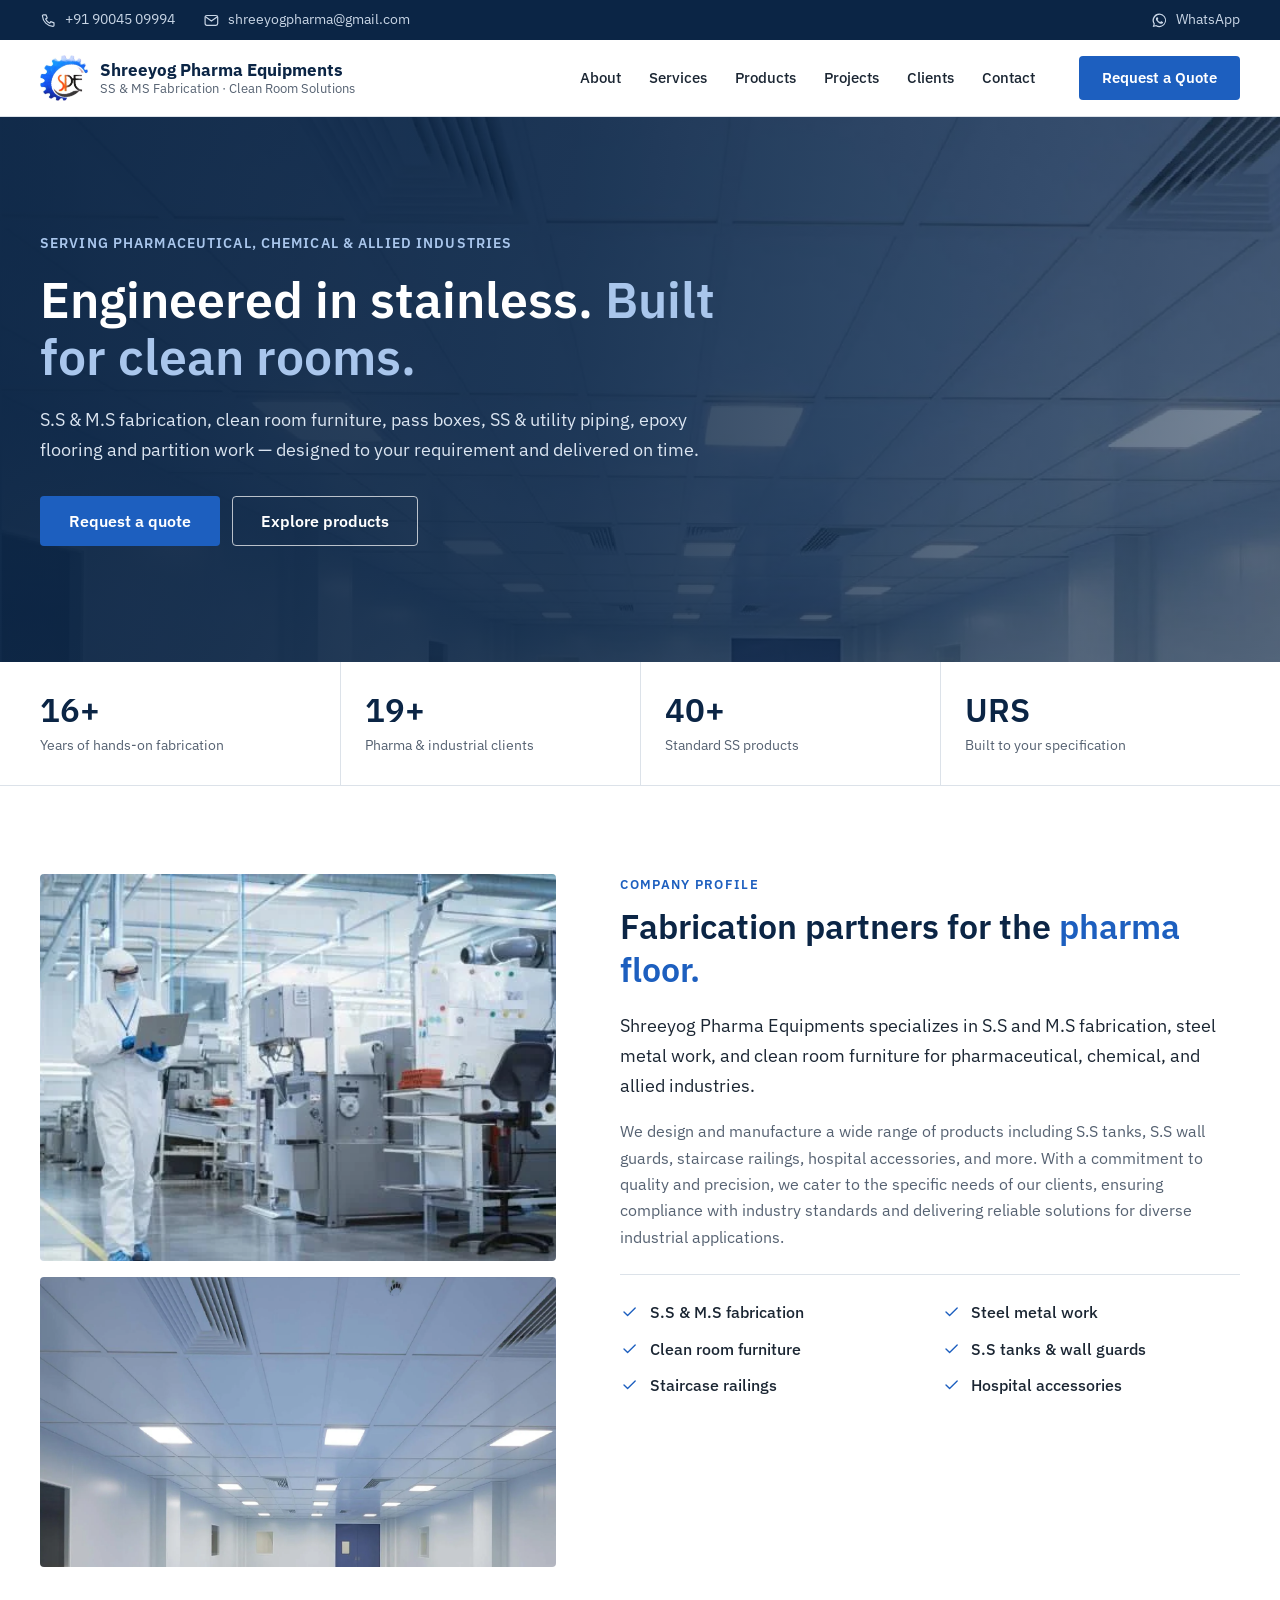
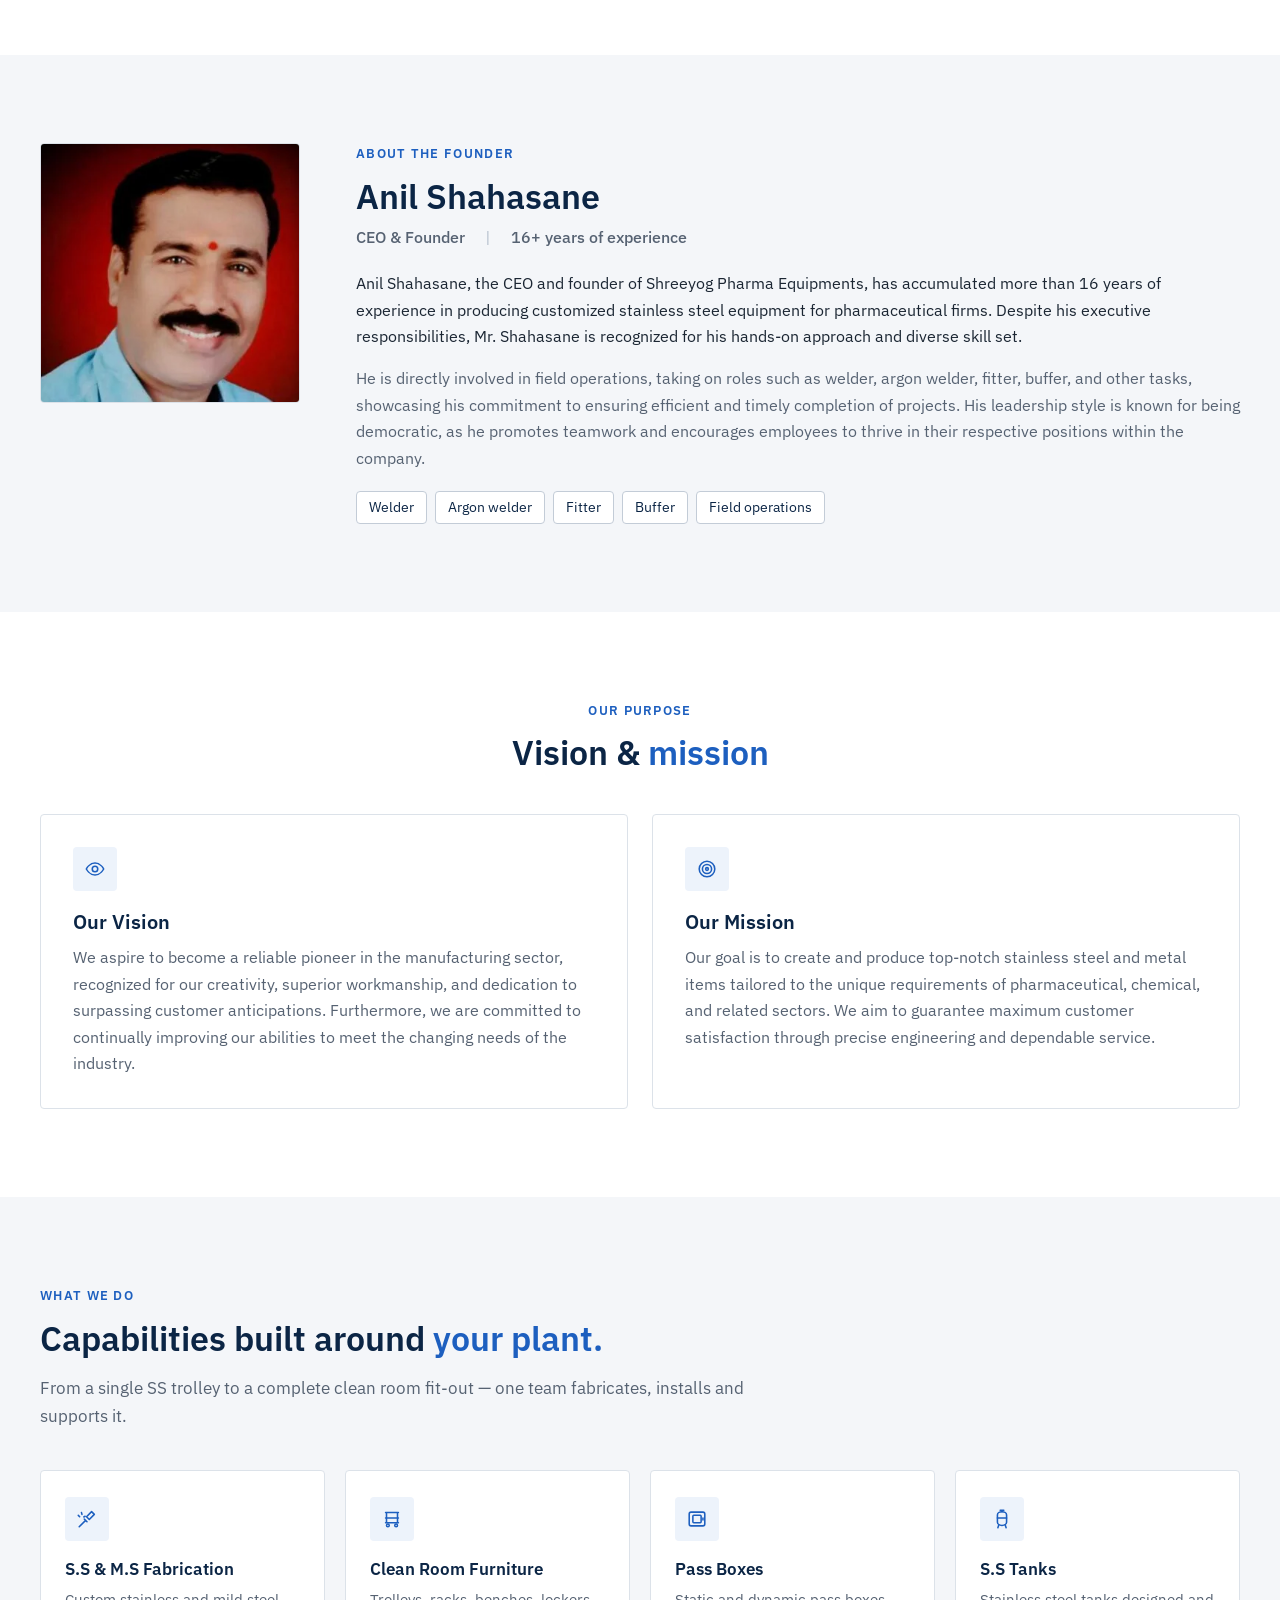
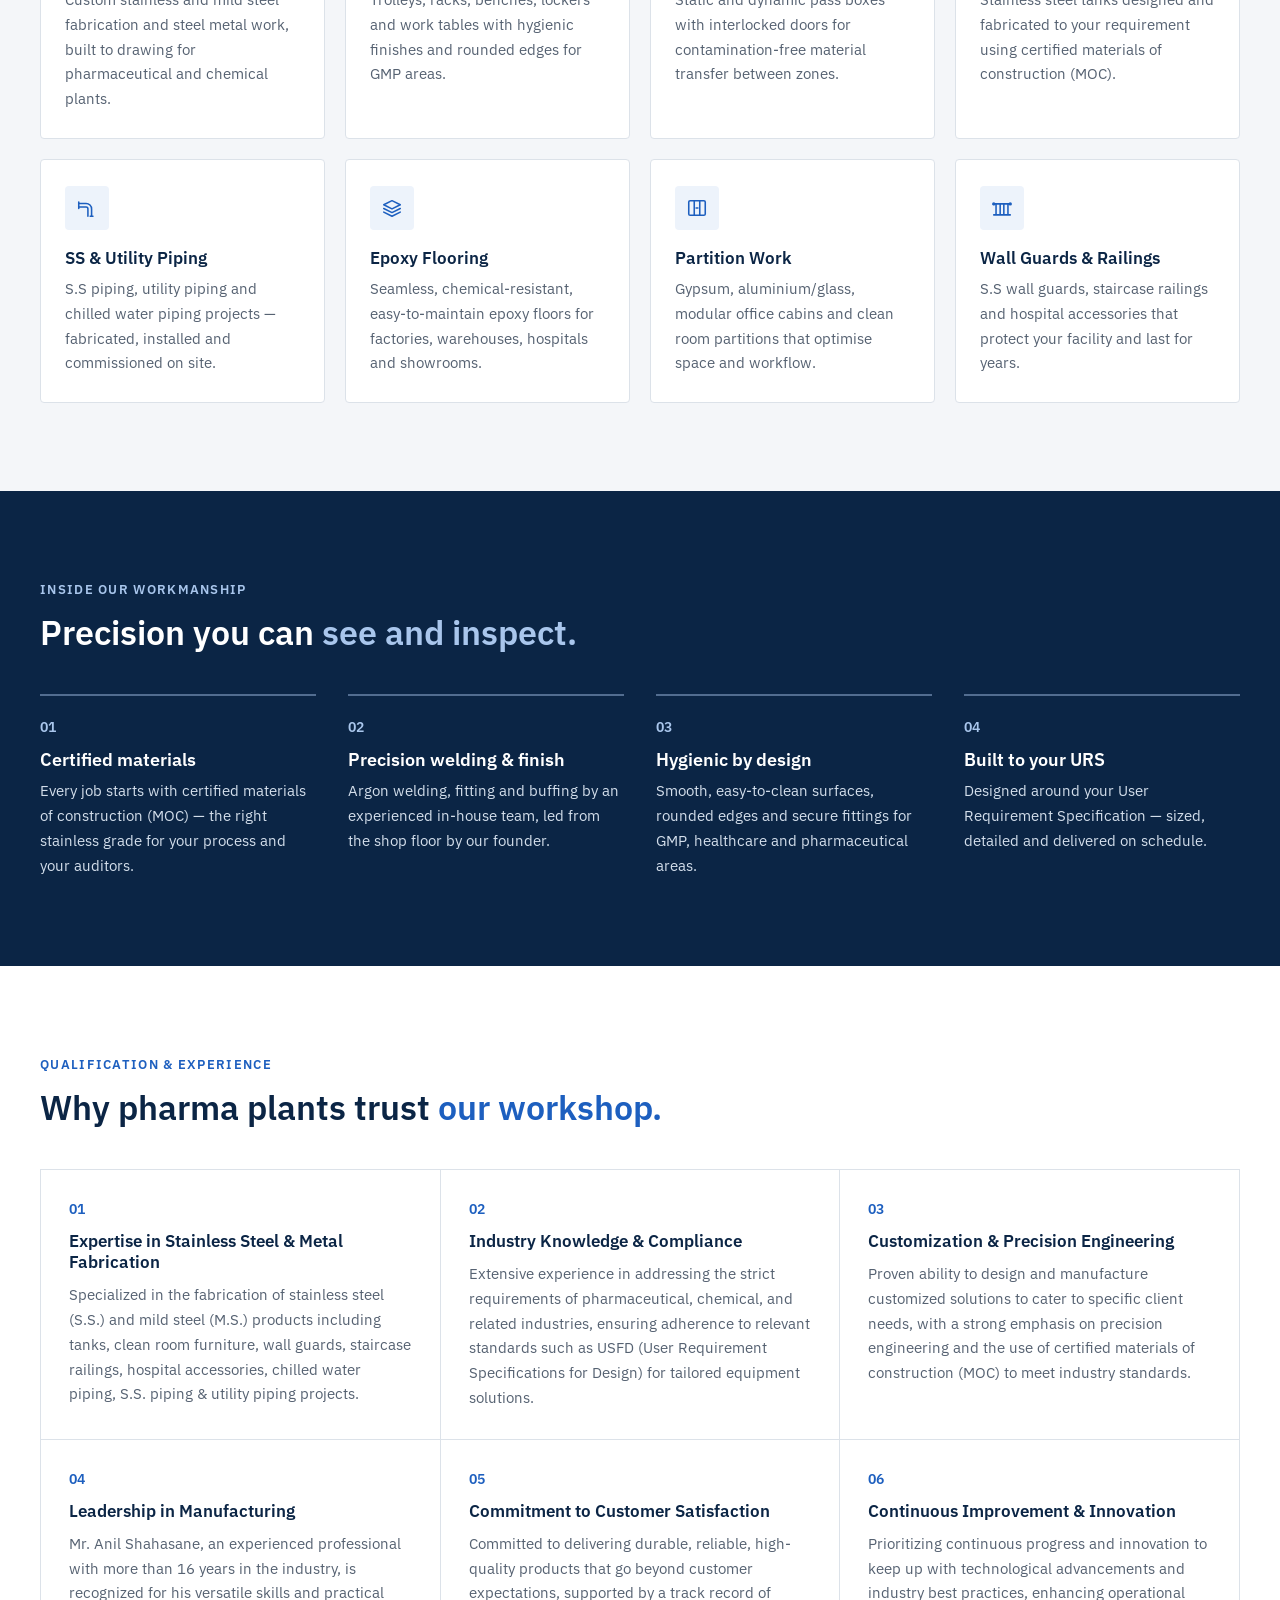
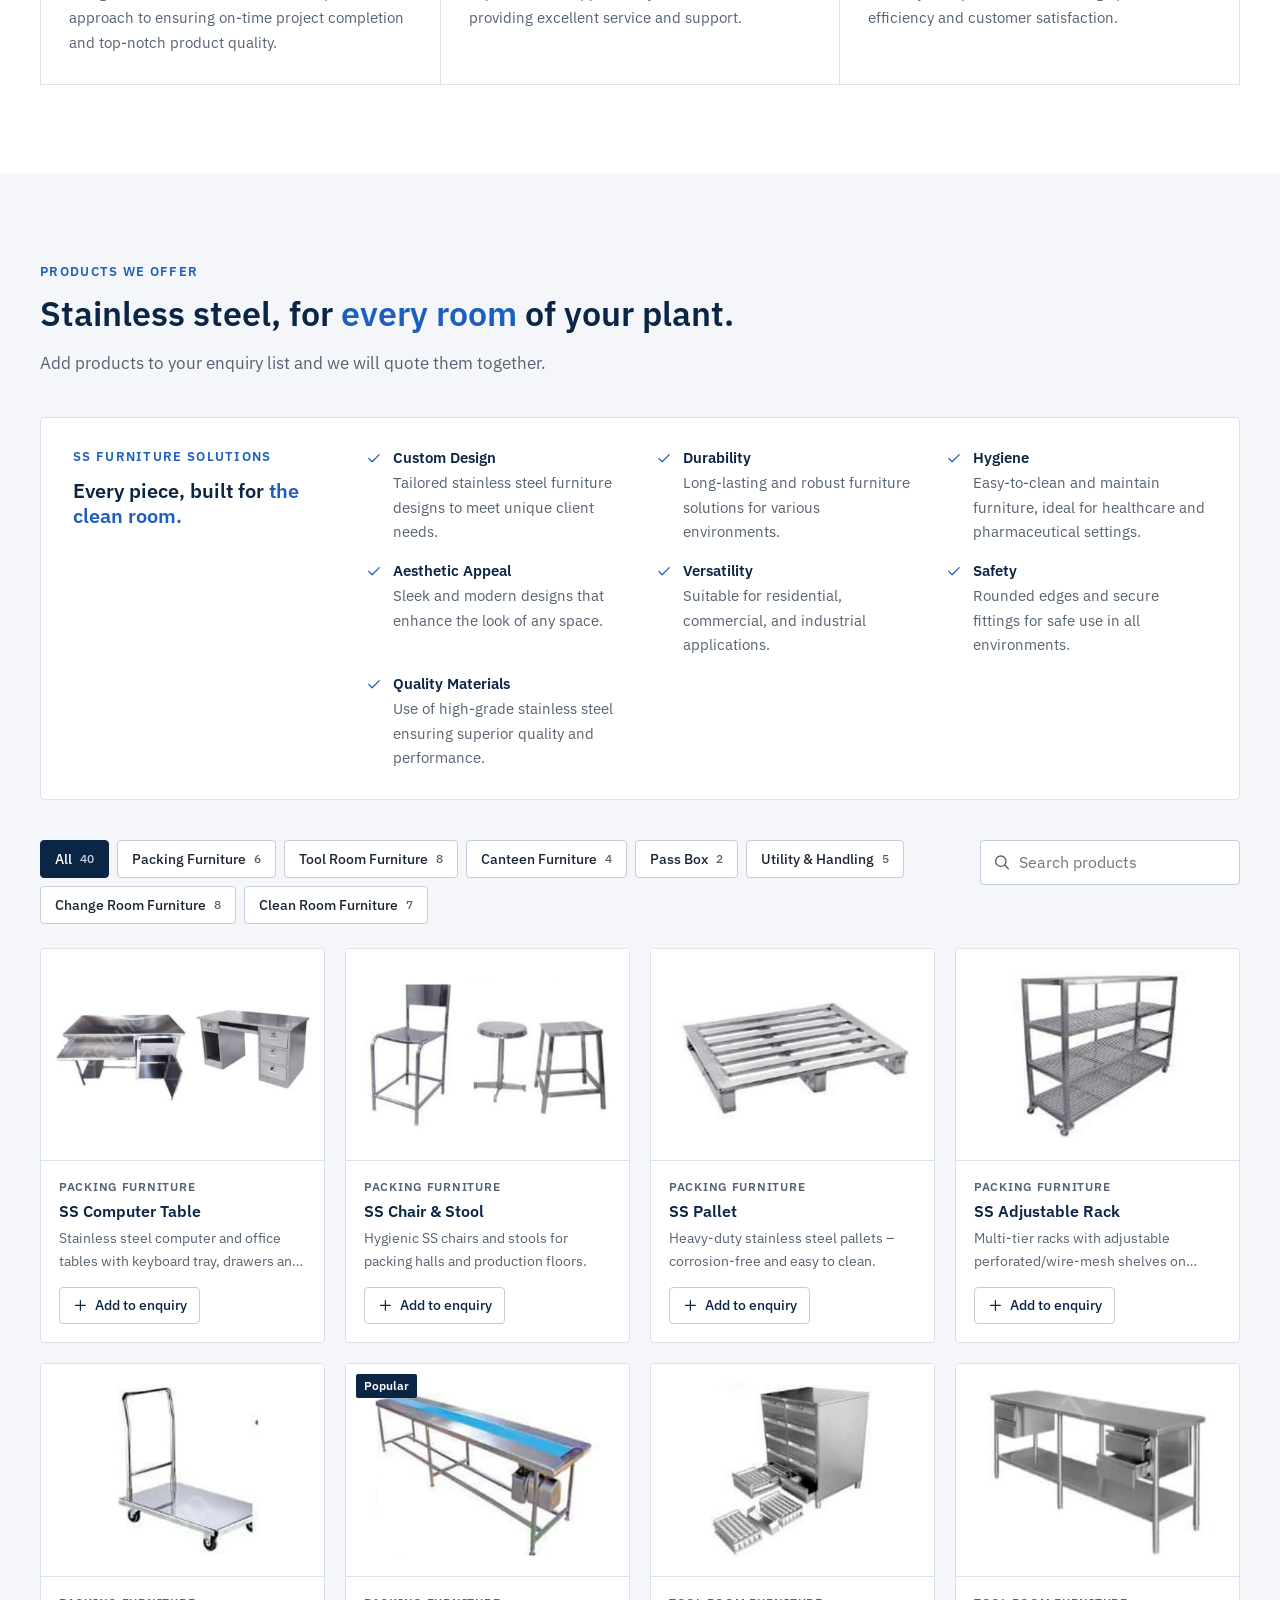
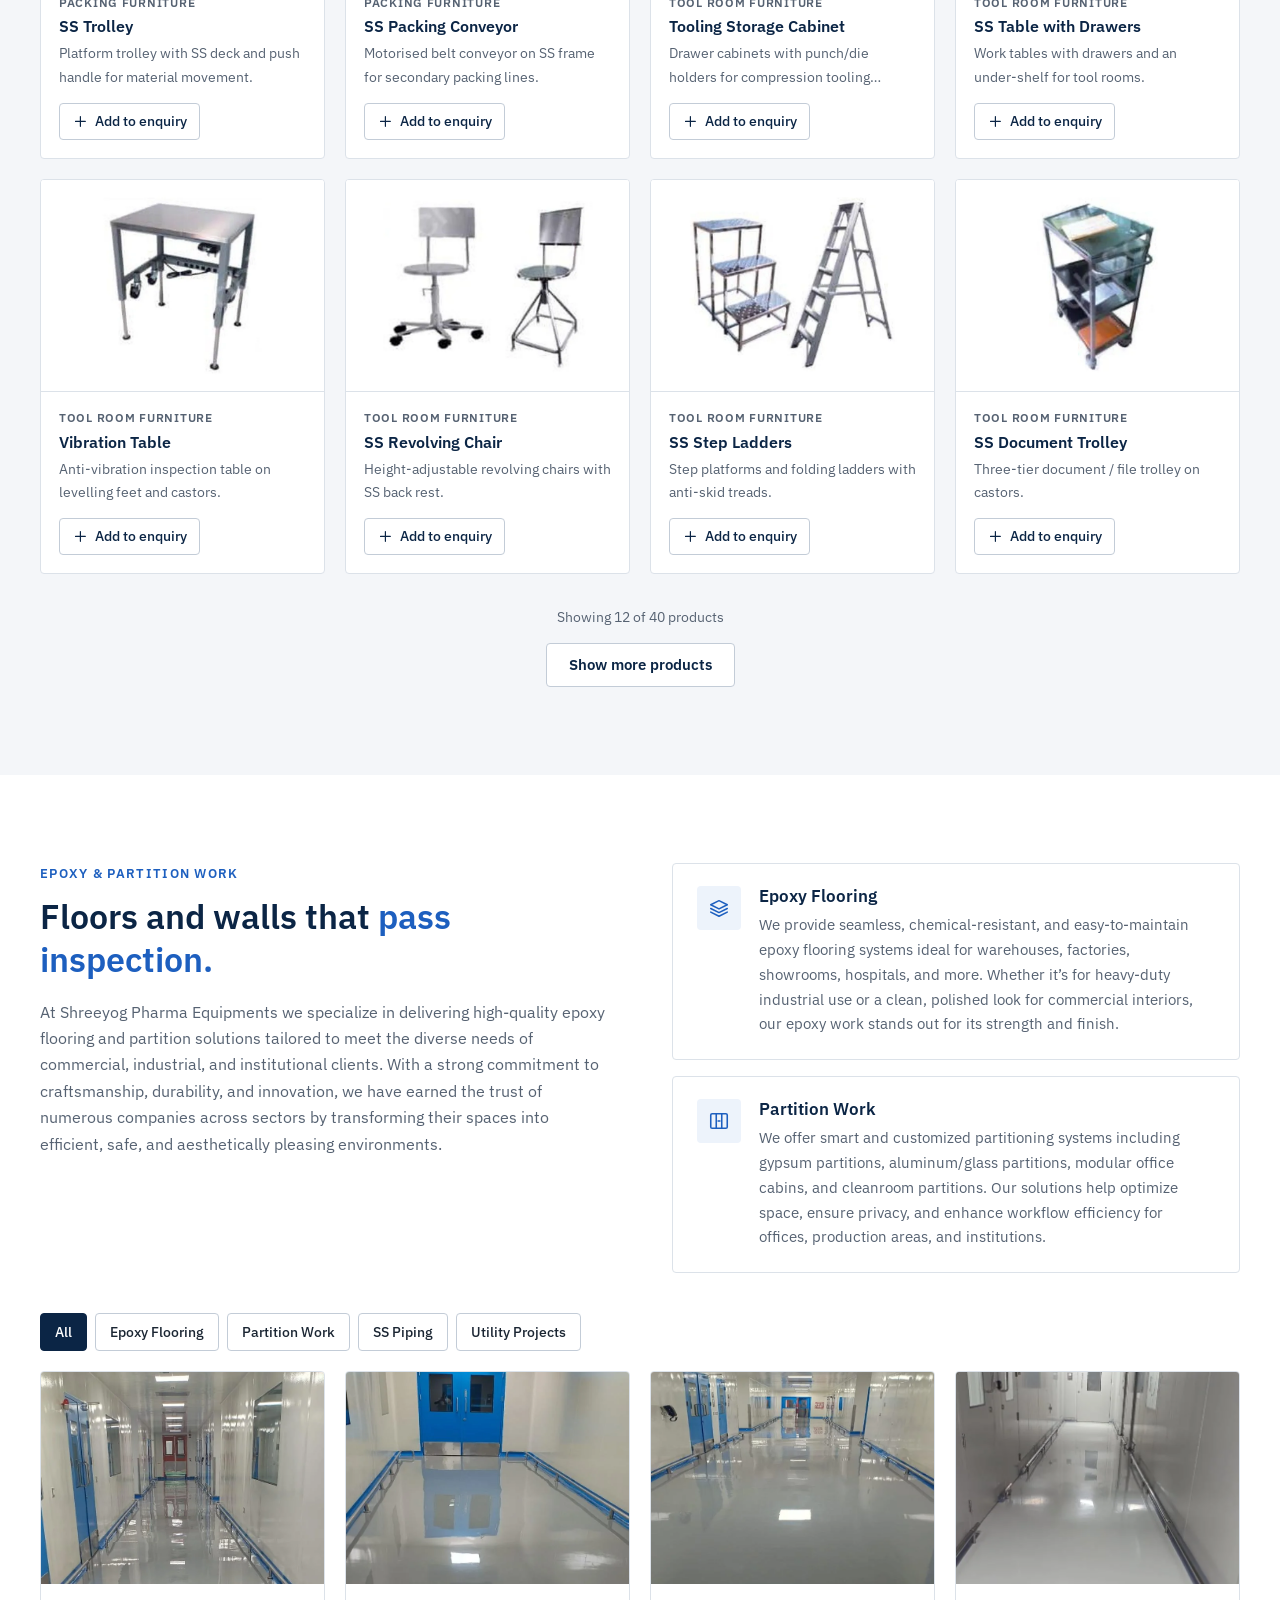
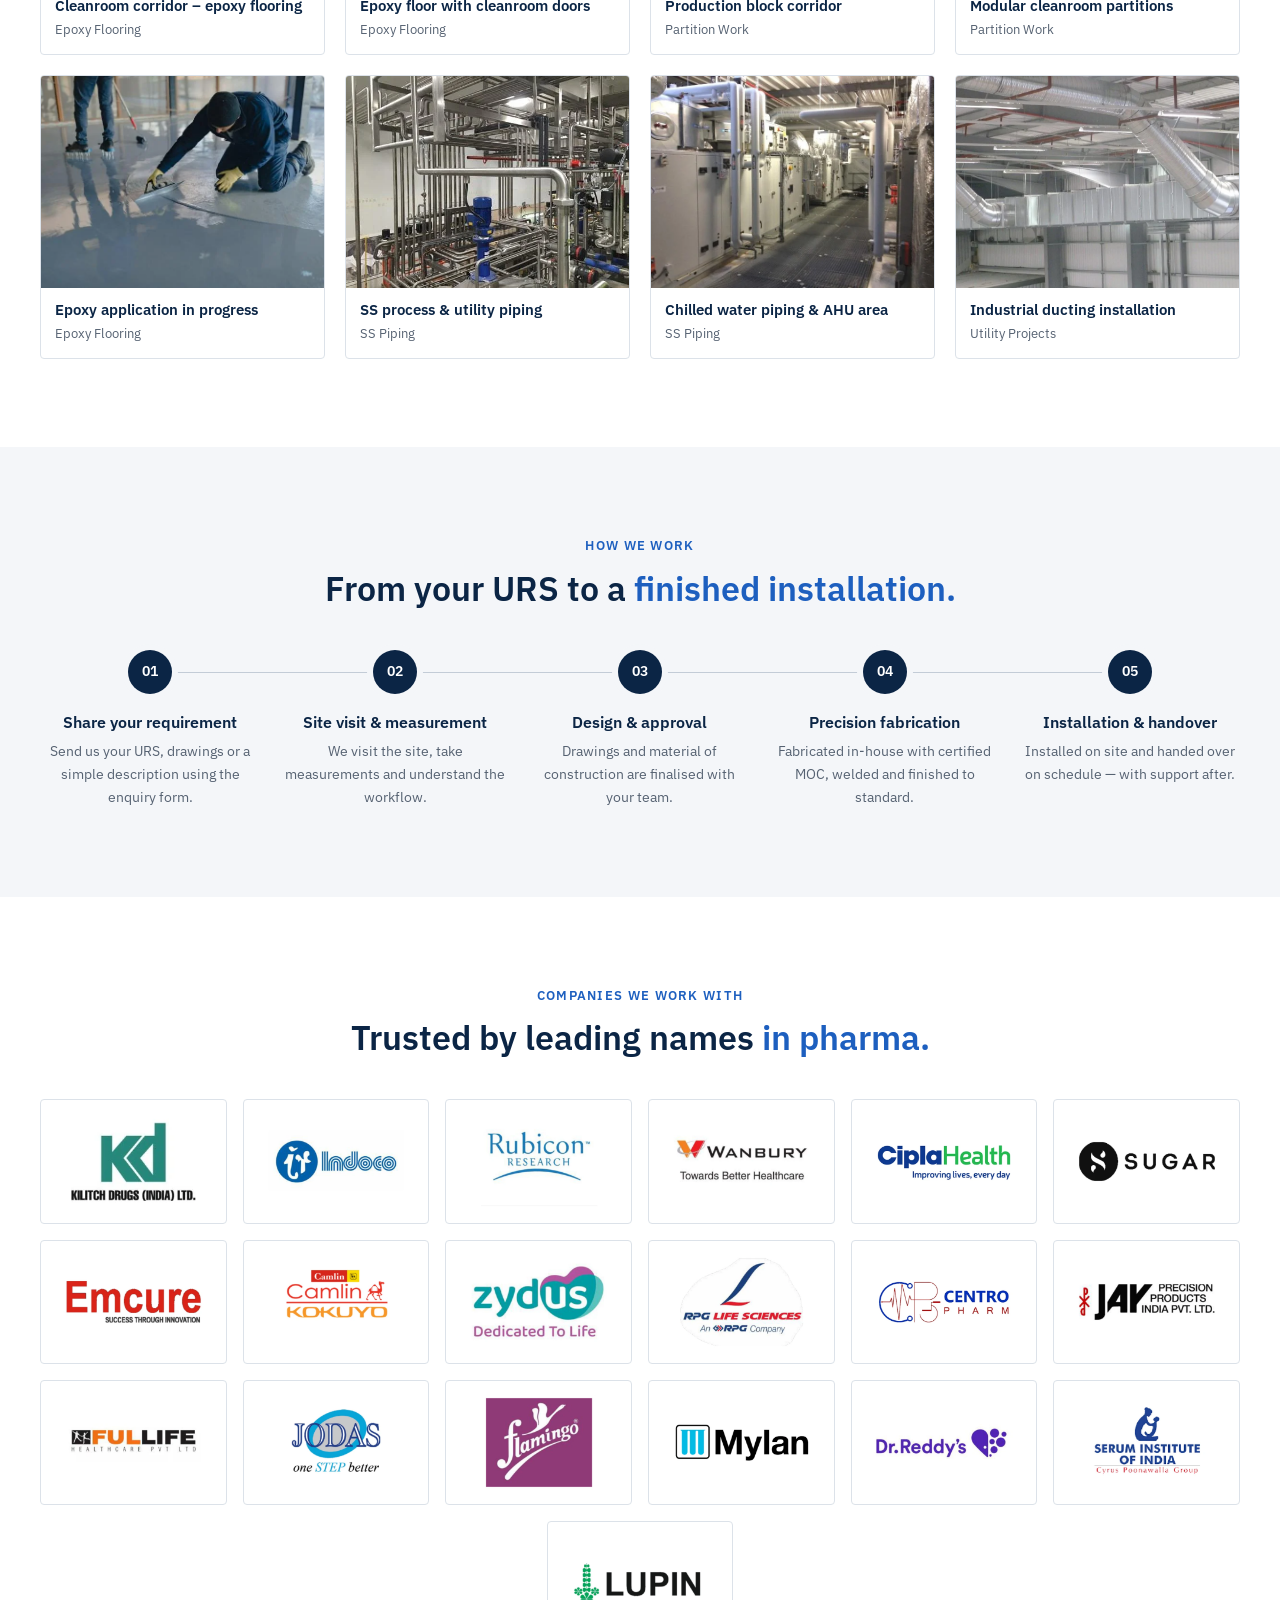
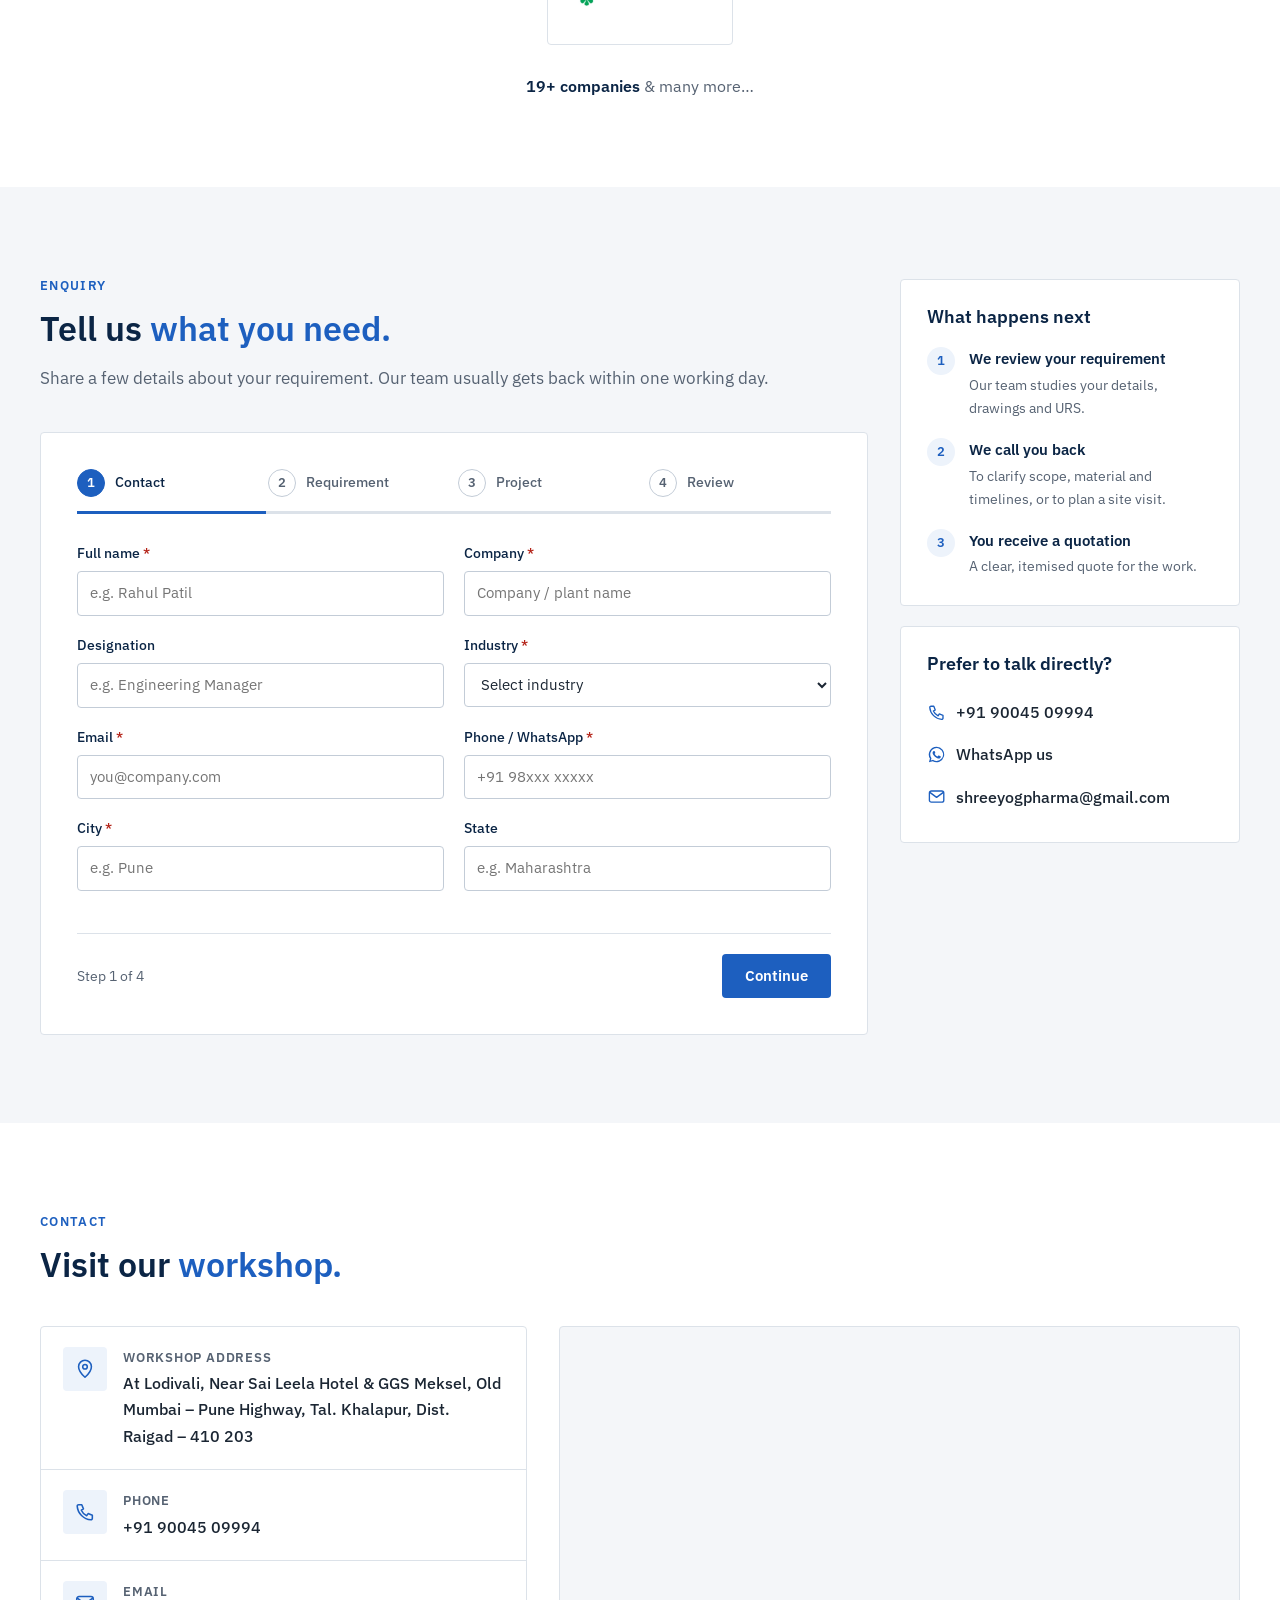
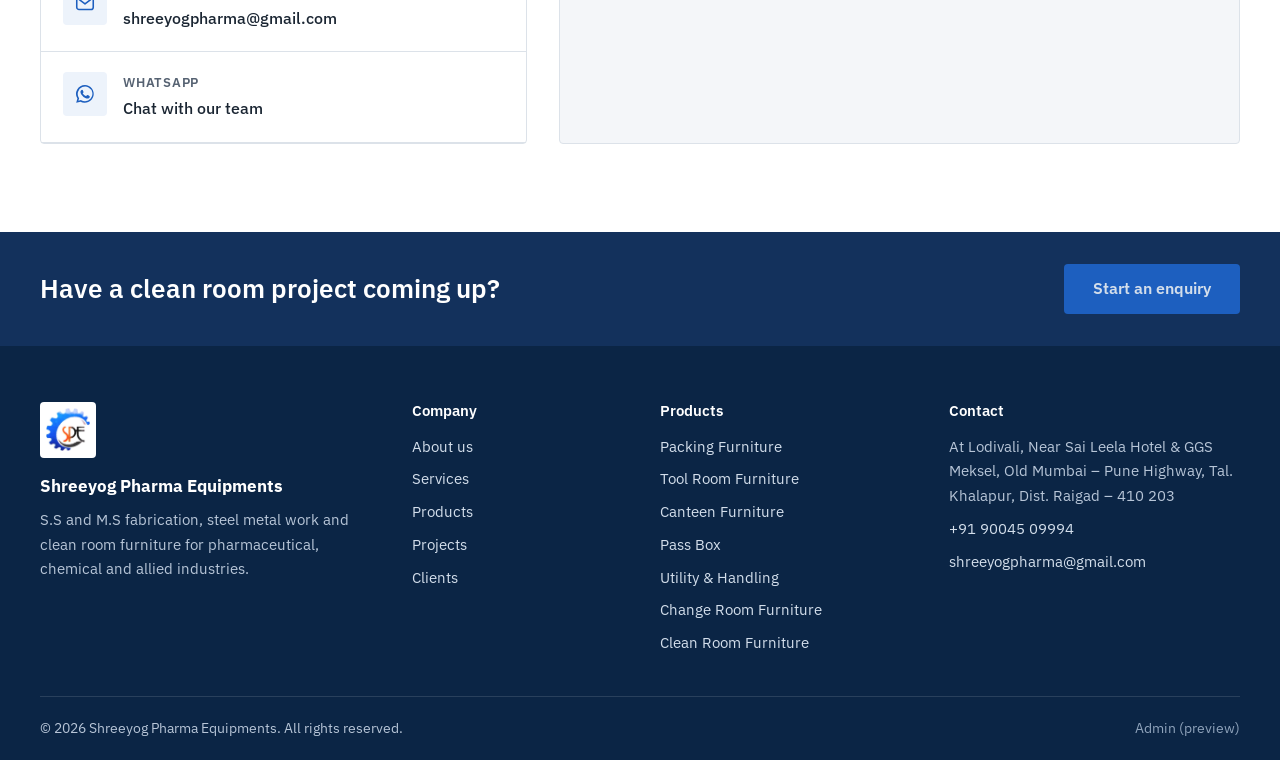
==== commit f7af8806: "Redesign as a simple, professional static site Replace the animated 3D/scroll-driven layout with a p" ====
--- a/index.html
+++ b/index.html
@@ -1,11 +1,11 @@
 <!doctype html>
-<html lang="en" class="is-loading">
+<html lang="en">
 <head>
   <meta charset="utf-8">
-  <meta name="viewport" content="width=device-width, initial-scale=1, viewport-fit=cover">
+  <meta name="viewport" content="width=device-width, initial-scale=1">
   <title>Shreeyog Pharma Equipments | SS Fabrication, Clean Room Furniture &amp; Pass Boxes</title>
   <meta name="description" content="Shreeyog Pharma Equipments, Khalapur (Raigad): S.S &amp; M.S fabrication, clean room furniture, pass boxes, SS tanks, SS &amp; utility piping, epoxy flooring and partition work for pharmaceutical and chemical industries.">
-  <meta name="theme-color" content="#050b16">
+  <meta name="theme-color" content="#0b2545">
   <meta property="og:type" content="website">
   <meta property="og:title" content="{{SEO_TITLE}}">
   <meta property="og:description" content="Shreeyog Pharma Equipments, Khalapur (Raigad): S.S &amp; M.S fabrication, clean room furniture, pass boxes, SS tanks, SS &amp; utility piping, epoxy flooring and partition work for pharmaceutical and chemical industries.">
@@ -13,24 +13,12 @@
   <link rel="icon" href="assets/img/logo.png">
   <link rel="preconnect" href="https://fonts.googleapis.com">
   <link rel="preconnect" href="https://fonts.gstatic.com" crossorigin>
-  <link rel="stylesheet" href="https://fonts.googleapis.com/css2?family=JetBrains+Mono:wght@400;500&family=Manrope:wght@400;500;600;700&family=Sora:wght@300;400;500;600;700&display=swap">
+  <link rel="stylesheet" href="https://fonts.googleapis.com/css2?family=IBM+Plex+Sans:wght@400;500;600;700&display=swap">
   <link rel="stylesheet" href="css/style.css">
-  <script type="importmap">
-  {
-    "imports": {
-      "three": "./vendor/three/build/three.module.js",
-      "three/addons/": "./vendor/three/addons/",
-      "gsap": "./vendor/gsap/index.js",
-      "gsap/ScrollTrigger": "./vendor/gsap/ScrollTrigger.js",
-      "lenis": "./vendor/lenis/lenis.js"
-    }
-  }
-  </script>
   <script id="site-data" type="application/json">{"demo":true,"content":{"brand":{"name":"Shreeyog Pharma Equipments","short":"SPE","tagline":"SS & MS Fabrication · Clean Room Solutions","logo":"assets/img/logo.png","footerText":"S.S and M.S fabrication, steel metal work and clean room furniture for pharmaceutical, chemical and allied industries."},"hero":{"eyebrow":"Serving pharmaceutical, chemical & allied industries","title":"Engineered in stainless. *Built for clean rooms.*","subtitle":"S.S & M.S fabrication, clean room furniture, pass boxes, SS & utility piping, epoxy flooring and partition work — designed to your requirement and delivered on time.","ctaPrimary":"Request a quote","ctaSecondary":"Explore products","stats":[{"value":"16","suffix":"+","label":"Years of hands-on fabrication"},{"value":"19","suffix":"+","label":"Pharma & industrial clients"},{"value":"40","suffix":"+","label":"Standard SS products"},{"value":"URS","suffix":"","label":"Built to your specification"}]},"about":{"eyebrow":"Company profile","title":"Fabrication partners for the *pharma floor.*","statement":"Shreeyog Pharma Equipments specializes in S.S and M.S fabrication, steel metal work, and clean room furniture for pharmaceutical, chemical, and allied industries.","body":"We design and manufacture a wide range of products including S.S tanks, S.S wall guards, staircase railings, hospital accessories, and more. With a commitment to quality and precision, we cater to the specific needs of our clients, ensuring compliance with industry standards and delivering reliable solutions for diverse industrial applications.","points":["S.S & M.S fabrication","Steel metal work","Clean room furniture","S.S tanks & wall guards","Staircase railings","Hospital accessories"],"image":"assets/img/lab.webp","image2":"assets/img/cleanroom.webp"},"founder":{"eyebrow":"About the founder","name":"Anil Shahasane","role":"CEO & Founder","photo":"assets/img/founder.webp","bio":"Anil Shahasane, the CEO and founder of Shreeyog Pharma Equipments, has accumulated more than 16 years of experience in producing customized stainless steel equipment for pharmaceutical firms. Despite his executive responsibilities, Mr. Shahasane is recognized for his hands-on approach and diverse skill set.","bio2":"He is directly involved in field operations, taking on roles such as welder, argon welder, fitter, buffer, and other tasks, showcasing his commitment to ensuring efficient and timely completion of projects. His leadership style is known for being democratic, as he promotes teamwork and encourages employees to thrive in their respective positions within the company.","skills":["Welder","Argon welder","Fitter","Buffer","Field operations"],"years":"16+"},"mission":{"eyebrow":"Our purpose","title":"Vision & *mission*","mission":"Our goal is to create and produce top-notch stainless steel and metal items tailored to the unique requirements of pharmaceutical, chemical, and related sectors. We aim to guarantee maximum customer satisfaction through precise engineering and dependable service.","vision":"We aspire to become a reliable pioneer in the manufacturing sector, recognized for our creativity, superior workmanship, and dedication to surpassing customer anticipations. Furthermore, we are committed to continually improving our abilities to meet the changing needs of the industry."},"showcase":{"eyebrow":"Inside our workmanship","title":"Precision you can *see and inspect.*","steps":[{"title":"Certified materials","text":"Every job starts with certified materials of construction (MOC) — the right stainless grade for your process and your auditors."},{"title":"Precision welding & finish","text":"Argon welding, fitting and buffing by an experienced in-house team, led from the shop floor by our founder."},{"title":"Hygienic by design","text":"Smooth, easy-to-clean surfaces, rounded edges and secure fittings for GMP, healthcare and pharmaceutical areas."},{"title":"Built to your URS","text":"Designed around your User Requirement Specification — sized, detailed and delivered on schedule."}]},"services":{"eyebrow":"What we do","title":"Capabilities built around *your plant.*","subtitle":"From a single SS trolley to a complete clean room fit-out — one team fabricates, installs and supports it.","items":[{"icon":"fabrication","title":"S.S & M.S Fabrication","text":"Custom stainless and mild steel fabrication and steel metal work, built to drawing for pharmaceutical and chemical plants."},{"icon":"cleanroom","title":"Clean Room Furniture","text":"Trolleys, racks, benches, lockers and work tables with hygienic finishes and rounded edges for GMP areas."},{"icon":"passbox","title":"Pass Boxes","text":"Static and dynamic pass boxes with interlocked doors for contamination-free material transfer between zones."},{"icon":"tank","title":"S.S Tanks","text":"Stainless steel tanks designed and fabricated to your requirement using certified materials of construction (MOC)."},{"icon":"piping","title":"SS & Utility Piping","text":"S.S piping, utility piping and chilled water piping projects — fabricated, installed and commissioned on site."},{"icon":"epoxy","title":"Epoxy Flooring","text":"Seamless, chemical-resistant, easy-to-maintain epoxy floors for factories, warehouses, hospitals and showrooms."},{"icon":"partition","title":"Partition Work","text":"Gypsum, aluminium/glass, modular office cabins and clean room partitions that optimise space and workflow."},{"icon":"railing","title":"Wall Guards & Railings","text":"S.S wall guards, staircase railings and hospital accessories that protect your facility and last for years."}]},"expertise":{"eyebrow":"Qualification & experience","title":"Why pharma plants trust *our workshop.*","items":[{"title":"Expertise in Stainless Steel & Metal Fabrication","text":"Specialized in the fabrication of stainless steel (S.S.) and mild steel (M.S.) products including tanks, clean room furniture, wall guards, staircase railings, hospital accessories, chilled water piping, S.S. piping & utility piping projects."},{"title":"Industry Knowledge & Compliance","text":"Extensive experience in addressing the strict requirements of pharmaceutical, chemical, and related industries, ensuring adherence to relevant standards such as USFD (User Requirement Specifications for Design) for tailored equipment solutions."},{"title":"Customization & Precision Engineering","text":"Proven ability to design and manufacture customized solutions to cater to specific client needs, with a strong emphasis on precision engineering and the use of certified materials of construction (MOC) to meet industry standards."},{"title":"Leadership in Manufacturing","text":"Mr. Anil Shahasane, an experienced professional with more than 16 years in the industry, is recognized for his versatile skills and practical approach to ensuring on-time project completion and top-notch product quality."},{"title":"Commitment to Customer Satisfaction","text":"Committed to delivering durable, reliable, high-quality products that go beyond customer expectations, supported by a track record of providing excellent service and support."},{"title":"Continuous Improvement & Innovation","text":"Prioritizing continuous progress and innovation to keep up with technological advancements and industry best practices, enhancing operational efficiency and customer satisfaction."}]},"furniture":{"eyebrow":"SS furniture solutions","title":"Every piece, built for *the clean room.*","items":[{"title":"Custom Design","text":"Tailored stainless steel furniture designs to meet unique client needs."},{"title":"Durability","text":"Long-lasting and robust furniture solutions for various environments."},{"title":"Hygiene","text":"Easy-to-clean and maintain furniture, ideal for healthcare and pharmaceutical settings."},{"title":"Aesthetic Appeal","text":"Sleek and modern designs that enhance the look of any space."},{"title":"Versatility","text":"Suitable for residential, commercial, and industrial applications."},{"title":"Safety","text":"Rounded edges and secure fittings for safe use in all environments."},{"title":"Quality Materials","text":"Use of high-grade stainless steel ensuring superior quality and performance."}]},"products":{"eyebrow":"Products we offer","title":"Stainless steel, for *every room* of your plant.","subtitle":"Add products to your enquiry list and we will quote them together."},"projects":{"eyebrow":"Epoxy & partition work","title":"Floors and walls that *pass inspection.*","body":"At Shreeyog Pharma Equipments we specialize in delivering high-quality epoxy flooring and partition solutions tailored to meet the diverse needs of commercial, industrial, and institutional clients. With a strong commitment to craftsmanship, durability, and innovation, we have earned the trust of numerous companies across sectors by transforming their spaces into efficient, safe, and aesthetically pleasing environments.","epoxy":"We provide seamless, chemical-resistant, and easy-to-maintain epoxy flooring systems ideal for warehouses, factories, showrooms, hospitals, and more. Whether it’s for heavy-duty industrial use or a clean, polished look for commercial interiors, our epoxy work stands out for its strength and finish.","partition":"We offer smart and customized partitioning systems including gypsum partitions, aluminum/glass partitions, modular office cabins, and cleanroom partitions. Our solutions help optimize space, ensure privacy, and enhance workflow efficiency for offices, production areas, and institutions."},"process":{"eyebrow":"How we work","title":"From your URS to a *finished installation.*","steps":[{"title":"Share your requirement","text":"Send us your URS, drawings or a simple description using the enquiry form."},{"title":"Site visit & measurement","text":"We visit the site, take measurements and understand the workflow."},{"title":"Design & approval","text":"Drawings and material of construction are finalised with your team."},{"title":"Precision fabrication","text":"Fabricated in-house with certified MOC, welded and finished to standard."},{"title":"Installation & handover","text":"Installed on site and handed over on schedule — with support after."}]},"clients":{"eyebrow":"Companies we work with","title":"Trusted by leading names *in pharma.*","note":"& many more…"},"enquiry":{"eyebrow":"Enquiry","title":"Tell us *what you need.*","subtitle":"Share a few details about your requirement. Our team usually gets back within one working day.","successTitle":"Enquiry received","successText":"Thank you! Our team will review your requirement and contact you shortly.","industries":["Pharmaceutical","Chemical","Biotech / Vaccines","Hospital / Healthcare","Food & Beverage","Cosmetics","Engineering / Manufacturing","Other"],"requirementTypes":["New project","Expansion of existing facility","Replacement / upgrade","Repair / modification"],"materials":["SS 304","SS 316","SS 316L","M.S (Mild Steel)","Not sure – please advise"],"timelines":["Immediately","Within 1 month","1 – 3 months","3 – 6 months","Just exploring"],"budgets":["Below ₹1 Lakh","₹1 – 5 Lakh","₹5 – 20 Lakh","₹20 Lakh +","Prefer not to say"],"sources":["Google search","Referral","Existing client","Trade exhibition","Social media","Other"]},"contact":{"eyebrow":"Contact","title":"Visit our *workshop.*","address":"At Lodivali, Near Sai Leela Hotel & GGS Meksel, Old Mumbai – Pune Highway, Tal. Khalapur, Dist. Raigad – 410 203","phone":"+91 90045 09994","email":"shreeyogpharma@gmail.com","whatsapp":"919004509994","hours":"","mapQuery":"Lodivali, Khalapur, Raigad, Maharashtra 410203"},"seo":{"title":"Shreeyog Pharma Equipments | SS Fabrication, Clean Room Furniture & Pass Boxes","description":"Shreeyog Pharma Equipments, Khalapur (Raigad): S.S & M.S fabrication, clean room furniture, pass boxes, SS tanks, SS & utility piping, epoxy flooring and partition work for pharmaceutical and chemical industries."}},"products":[{"id":1,"name":"SS Computer Table","category":"Packing Furniture","description":"Stainless steel computer and office tables with keyboard tray, drawers and lockable storage.","image":"assets/products/ss-computer-table.webp","featured":0},{"id":2,"name":"SS Chair & Stool","category":"Packing Furniture","description":"Hygienic SS chairs and stools for packing halls and production floors.","image":"assets/products/ss-chair-stool.webp","featured":0},{"id":3,"name":"SS Pallet","category":"Packing Furniture","description":"Heavy-duty stainless steel pallets – corrosion-free and easy to clean.","image":"assets/products/ss-pallet.webp","featured":0},{"id":4,"name":"SS Adjustable Rack","category":"Packing Furniture","description":"Multi-tier racks with adjustable perforated/wire-mesh shelves on castors.","image":"assets/products/ss-adjustable-rack.webp","featured":0},{"id":5,"name":"SS Trolley","category":"Packing Furniture","description":"Platform trolley with SS deck and push handle for material movement.","image":"assets/products/ss-trolley.webp","featured":0},{"id":6,"name":"SS Packing Conveyor","category":"Packing Furniture","description":"Motorised belt conveyor on SS frame for secondary packing lines.","image":"assets/products/ss-packing-conveyor.webp","featured":1},{"id":7,"name":"Tooling Storage Cabinet","category":"Tool Room Furniture","description":"Drawer cabinets with punch/die holders for compression tooling storage.","image":"assets/products/tooling-storage-cabinet.webp","featured":0},{"id":8,"name":"SS Table with Drawers","category":"Tool Room Furniture","description":"Work tables with drawers and an under-shelf for tool rooms.","image":"assets/products/ss-table-with-drawers.webp","featured":0},{"id":9,"name":"Vibration Table","category":"Tool Room Furniture","description":"Anti-vibration inspection table on levelling feet and castors.","image":"assets/products/vibration-table.webp","featured":0},{"id":10,"name":"SS Revolving Chair","category":"Tool Room Furniture","description":"Height-adjustable revolving chairs with SS back rest.","image":"assets/products/ss-revolving-chair.webp","featured":0},{"id":11,"name":"SS Step Ladders","category":"Tool Room Furniture","description":"Step platforms and folding ladders with anti-skid treads.","image":"assets/products/ss-step-ladders.webp","featured":0},{"id":12,"name":"SS Document Trolley","category":"Tool Room Furniture","description":"Three-tier document / file trolley on castors.","image":"assets/products/ss-document-trolley.webp","featured":0},{"id":13,"name":"SS Tool Box","category":"Tool Room Furniture","description":"Cantilever stainless steel tool boxes.","image":"assets/products/ss-tool-box.webp","featured":0},{"id":14,"name":"P & D Moving Trolley","category":"Tool Room Furniture","description":"Punch & die moving trolleys with slotted tooling trays.","image":"assets/products/p-d-moving-trolley.webp","featured":0},{"id":15,"name":"SS Canteen Table (6 Seater)","category":"Canteen Furniture","description":"Six-seater canteen table with attached swing-out stools.","image":"assets/products/ss-canteen-table-6-seater.webp","featured":1},{"id":16,"name":"SS Sink Table","category":"Canteen Furniture","description":"Single-bowl sink table with drain board and under-shelf.","image":"assets/products/ss-sink-table.webp","featured":0},{"id":17,"name":"SS Chair","category":"Canteen Furniture","description":"Polished stainless steel dining chair.","image":"assets/products/ss-chair.webp","featured":0},{"id":18,"name":"SS Simple Table","category":"Canteen Furniture","description":"Plain SS table for canteens and utility areas.","image":"assets/products/ss-simple-table.webp","featured":0},{"id":19,"name":"Static Pass Box","category":"Pass Box","description":"Static pass boxes with interlocked doors and toughened glass view panels for material transfer between clean zones.","image":"assets/products/static-pass-box.webp","featured":1},{"id":20,"name":"Dynamic Pass Box","category":"Pass Box","description":"Pass box with control panel for transfers requiring active air cleaning.","image":"assets/products/dynamic-pass-box.webp","featured":0},{"id":21,"name":"SS Hand Pallet Truck","category":"Utility & Handling","description":"Stainless steel hand pallet truck for wash-down areas.","image":"assets/products/ss-hand-pallet-truck.webp","featured":0},{"id":22,"name":"SS Bag Holder Trolley","category":"Utility & Handling","description":"Garbage / polybag holder trolley on castors.","image":"assets/products/ss-bag-holder-trolley.webp","featured":0},{"id":23,"name":"SS Scoops & Samplers","category":"Utility & Handling","description":"Scoops, measuring scoops and sampling rods in SS 316.","image":"assets/products/ss-scoops-samplers.webp","featured":0},{"id":24,"name":"SS Bucket","category":"Utility & Handling","description":"Stainless steel bucket with handle.","image":"assets/products/ss-bucket.webp","featured":0},{"id":25,"name":"SS Oil Can, Jugs, Mugs & Bins","category":"Utility & Handling","description":"Oil cans, measuring mugs, jugs, perforated bins and pedal dustbins.","image":"assets/products/ss-oil-can-jugs-mugs-bins.webp","featured":0},{"id":26,"name":"SS Swing Over Bench","category":"Change Room Furniture","description":"Cross-over / swing-over benches for change rooms.","image":"assets/products/ss-swing-over-bench.webp","featured":0},{"id":27,"name":"SS Lockers (Multi-door)","category":"Change Room Furniture","description":"Multi-compartment SS lockers for personal belongings.","image":"assets/products/ss-lockers-multi-door.webp","featured":1},{"id":28,"name":"SS Lockers (Column)","category":"Change Room Furniture","description":"Tall column lockers in stainless steel.","image":"assets/products/ss-lockers-column.webp","featured":0},{"id":29,"name":"SS Mirror Frame","category":"Change Room Furniture","description":"Mirror with SS frame and shelf for gowning areas.","image":"assets/products/ss-mirror-frame.webp","featured":0},{"id":30,"name":"SS I.P.A Stand","category":"Change Room Furniture","description":"Wall-mounted IPA / sanitiser bottle stands.","image":"assets/products/ss-i-p-a-stand.webp","featured":0},{"id":31,"name":"SS S.O.P Stand","category":"Change Room Furniture","description":"Multi-pocket SOP display stands.","image":"assets/products/ss-s-o-p-stand.webp","featured":0},{"id":32,"name":"SS Garment Bin / Trolley","category":"Change Room Furniture","description":"Garment collection bins and trolleys.","image":"assets/products/ss-garment-bin-trolley.webp","featured":0},{"id":33,"name":"SS Dust Bin","category":"Change Room Furniture","description":"Pedal-operated SS dust bin.","image":"assets/products/ss-dust-bin.webp","featured":0},{"id":34,"name":"SS Trolley (All Types)","category":"Clean Room Furniture","description":"Instrument and material trolleys in all sizes and tier configurations.","image":"assets/products/ss-trolley-all-types.webp","featured":1},{"id":35,"name":"SS Rack","category":"Clean Room Furniture","description":"Open multi-tier racks for clean room storage.","image":"assets/products/ss-rack.webp","featured":0},{"id":36,"name":"SS Cage Rack","category":"Clean Room Furniture","description":"Mesh cage racks with doors for secure storage.","image":"assets/products/ss-cage-rack.webp","featured":0},{"id":37,"name":"SS Mopping Trolley","category":"Clean Room Furniture","description":"Two/three-bucket mopping trolley with wringer.","image":"assets/products/ss-mopping-trolley.webp","featured":0},{"id":38,"name":"SS Sink Table (Clean Room)","category":"Clean Room Furniture","description":"Sink table with splash back and under-shelf.","image":"assets/products/ss-sink-table-clean-room.webp","featured":0},{"id":39,"name":"SS Working Table","category":"Clean Room Furniture","description":"Work table with drawer unit and under-shelf.","image":"assets/products/ss-working-table.webp","featured":1},{"id":40,"name":"SS Ladder","category":"Clean Room Furniture","description":"Mobile platform ladder with handrails.","image":"assets/products/ss-ladder.webp","featured":0}],"clients":[{"id":1,"name":"Kilitch Drugs (India) Ltd.","logo":"assets/clients/kilitch-drugs-india-ltd.webp","website":null},{"id":2,"name":"Indoco Remedies","logo":"assets/clients/indoco-remedies.webp","website":null},{"id":3,"name":"Rubicon Research","logo":"assets/clients/rubicon-research.webp","website":null},{"id":4,"name":"Wanbury","logo":"assets/clients/wanbury.webp","website":null},{"id":5,"name":"Cipla Health","logo":"assets/clients/cipla-health.webp","website":null},{"id":6,"name":"SUGAR Cosmetics","logo":"assets/clients/sugar-cosmetics.webp","website":null},{"id":7,"name":"Emcure","logo":"assets/clients/emcure.webp","website":null},{"id":8,"name":"Camlin Kokuyo","logo":"assets/clients/camlin-kokuyo.webp","website":null},{"id":9,"name":"Zydus","logo":"assets/clients/zydus.webp","website":null},{"id":10,"name":"RPG Life Sciences","logo":"assets/clients/rpg-life-sciences.webp","website":null},{"id":11,"name":"Centro Pharm","logo":"assets/clients/centro-pharm.webp","website":null},{"id":12,"name":"Jay Precision Products","logo":"assets/clients/jay-precision-products.webp","website":null},{"id":13,"name":"Fullife Healthcare","logo":"assets/clients/fullife-healthcare.webp","website":null},{"id":14,"name":"Jodas Expoim","logo":"assets/clients/jodas-expoim.webp","website":null},{"id":15,"name":"Flamingo Pharmaceuticals","logo":"assets/clients/flamingo-pharmaceuticals.webp","website":null},{"id":16,"name":"Mylan","logo":"assets/clients/mylan.webp","website":null},{"id":17,"name":"Dr. Reddy's","logo":"assets/clients/dr-reddy-s.webp","website":null},{"id":18,"name":"Serum Institute of India","logo":"assets/clients/serum-institute-of-india.webp","website":null},{"id":19,"name":"Lupin","logo":"assets/clients/lupin.webp","website":null}],"gallery":[{"id":1,"title":"Cleanroom corridor – epoxy flooring","category":"Epoxy Flooring","caption":"Seamless self-levelling epoxy with SS wall guards along a production corridor.","image":"assets/gallery/project-1.webp"},{"id":2,"title":"Epoxy floor with cleanroom doors","category":"Epoxy Flooring","caption":"High-gloss, chemical-resistant finish outside a double-leaf cleanroom door.","image":"assets/gallery/project-2.webp"},{"id":3,"title":"Production block corridor","category":"Partition Work","caption":"Cleanroom partitions, view panels and continuous SS wall protection.","image":"assets/gallery/project-3.webp"},{"id":4,"title":"Modular cleanroom partitions","category":"Partition Work","caption":"Flush modular partition panels with integrated doors and epoxy flooring.","image":"assets/gallery/project-4.webp"},{"id":5,"title":"Epoxy application in progress","category":"Epoxy Flooring","caption":"Our team laying a seamless epoxy coat on site.","image":"assets/gallery/project-5.webp"},{"id":6,"title":"SS process & utility piping","category":"SS Piping","caption":"Stainless steel process and utility piping installation.","image":"assets/gallery/project-6.webp"},{"id":7,"title":"Chilled water piping & AHU area","category":"SS Piping","caption":"Insulated chilled-water piping serving air-handling units.","image":"assets/gallery/project-7.webp"},{"id":8,"title":"Industrial ducting installation","category":"Utility Projects","caption":"Spiral and rectangular ducting in an industrial facility.","image":"assets/gallery/project-8.webp"}]}</script>
   <script type="module" src="js/main.js"></script>
 </head>
 <body>
-  <!-- ============ icon sprite ============ -->
   <svg width="0" height="0" style="position:absolute" aria-hidden="true">
     <defs>
       <symbol id="i-arrow" viewBox="0 0 24 24"><path d="M4 12h16M14 6l6 6-6 6"/></symbol>
@@ -73,300 +61,253 @@
     </defs>
   </svg>
 
-  <!-- ============ preloader ============ -->
-  <div class="loader" id="loader" aria-hidden="true">
-    <div class="loader__inner">
-      <svg class="loader__gear" viewBox="0 0 100 100"><path d="M50 8l5 0 2 9a34 34 0 0 1 8 3.3l7.8-5 7 7-5 7.8A34 34 0 0 1 78 38l9 2v10h0l0 0v0l-9 2a34 34 0 0 1-3.3 8l5 7.8-7 7-7.8-5A34 34 0 0 1 57 81l-2 9H45l-2-9a34 34 0 0 1-8-3.3l-7.8 5-7-7 5-7.8A34 34 0 0 1 22 60l-9-2V48l9-2a34 34 0 0 1 3.3-8l-5-7.8 7-7 7.8 5A34 34 0 0 1 43 17l2-9Z"/><circle cx="50" cy="50" r="17"/></svg>
-      <img class="loader__logo" src="assets/img/logo.png" alt="">
-      <div class="loader__bar"><span id="loader-bar"></span></div>
-      <p class="loader__text"><span id="loader-pct">0</span>% · preparing clean room</p>
+  <a class="skip-link" href="#main">Skip to content</a>
+
+  <!-- ============ top contact bar ============ -->
+  <div class="topbar">
+    <div class="container topbar__inner">
+      <div class="topbar__group">
+        <a data-bind-href="tel" href="#"><svg class="ic"><use href="#i-phone"/></svg><span data-bind="contact.phone"></span></a>
+        <a data-bind-href="mailto" href="#"><svg class="ic"><use href="#i-mail"/></svg><span data-bind="contact.email"></span></a>
+      </div>
+      <a data-bind-href="whatsapp" href="#" target="_blank" rel="noopener"><svg class="ic"><use href="#i-whatsapp"/></svg><span>WhatsApp</span></a>
     </div>
   </div>
 
-  <canvas id="scene" aria-hidden="true"></canvas>
-  <div class="bg-fx" aria-hidden="true"></div>
-  <div class="grain" aria-hidden="true"></div>
-  <div class="scroll-progress" aria-hidden="true"><span></span></div>
-  <div class="cursor" aria-hidden="true"><span class="cursor__dot"></span><span class="cursor__ring"></span></div>
-
-  <a class="skip-link" href="#main">Skip to content</a>
-
-  <!-- ============ navigation ============ -->
-  <header class="nav" id="nav">
-    <div class="nav__inner container">
-      <a href="#top" class="nav__brand" data-scroll>
-        <span class="nav__logo"><img src="assets/img/logo.png" alt="" data-bind-src="brand.logo"></span>
-        <span class="nav__name"><strong data-bind="brand.name">Shreeyog Pharma Equipments</strong><small data-bind="brand.tagline"></small></span>
+  <!-- ============ header ============ -->
+  <header class="header" id="header">
+    <div class="container header__inner">
+      <a href="#top" class="brand">
+        <img class="brand__logo" src="assets/img/logo.png" alt="" data-bind-src="brand.logo" width="48" height="48">
+        <span class="brand__text"><strong data-bind="brand.name">Shreeyog Pharma Equipments</strong><small data-bind="brand.tagline"></small></span>
       </a>
-      <nav class="nav__links" aria-label="Primary">
-        <a href="#about" data-scroll>About</a>
-        <a href="#services" data-scroll>Services</a>
-        <a href="#products" data-scroll>Products</a>
-        <a href="#projects" data-scroll>Projects</a>
-        <a href="#clients" data-scroll>Clients</a>
-        <a href="#contact" data-scroll>Contact</a>
+      <nav class="nav" aria-label="Primary">
+        <a href="#about">About</a>
+        <a href="#services">Services</a>
+        <a href="#products">Products</a>
+        <a href="#projects">Projects</a>
+        <a href="#clients">Clients</a>
+        <a href="#contact">Contact</a>
       </nav>
-      <div class="nav__actions">
-        <a class="nav__phone" data-bind-href="tel" href="#"><svg class="ic"><use href="#i-phone"/></svg><span data-bind="contact.phone"></span></a>
-        <a class="nav__icon nav__icon--wa" data-bind-href="whatsapp" href="#" target="_blank" rel="noopener" aria-label="Chat on WhatsApp" title="Chat on WhatsApp"><svg class="ic"><use href="#i-whatsapp"/></svg></a>
-        <button class="nav__icon basket" id="basket" type="button" aria-label="Your enquiry list" title="Your enquiry list" hidden><svg class="ic"><use href="#i-clipboard"/></svg><span class="basket__count" id="basket-count">0</span></button>
-        <a href="#enquiry" class="btn btn--primary btn--sm nav__quote" data-scroll><span>Get a quote</span><svg class="ic"><use href="#i-arrow"/></svg></a>
-        <button class="nav__burger" id="burger" aria-label="Open menu" aria-expanded="false" aria-controls="mobile-menu"><span></span><span></span></button>
+      <div class="header__actions">
+        <button class="basket" id="basket" type="button" title="Your enquiry list" hidden><svg class="ic"><use href="#i-clipboard"/></svg><span class="basket__label">Enquiry list</span><span class="basket__count" id="basket-count">0</span></button>
+        <a href="#enquiry" class="btn btn--primary header__quote">Request a Quote</a>
+        <button class="burger" id="burger" type="button" aria-label="Open menu" aria-expanded="false" aria-controls="mobile-menu"><span></span><span></span><span></span></button>
       </div>
     </div>
+    <nav class="mobile-menu" id="mobile-menu" aria-label="Mobile" hidden>
+      <div class="container">
+        <a href="#about">About</a>
+        <a href="#services">Services</a>
+        <a href="#products">Products</a>
+        <a href="#projects">Projects</a>
+        <a href="#clients">Clients</a>
+        <a href="#enquiry">Enquiry</a>
+        <a href="#contact">Contact</a>
+      </div>
+    </nav>
   </header>
-
-  <div class="mobile-menu" id="mobile-menu" hidden>
-    <nav aria-label="Mobile">
-      <a href="#about" data-scroll>About</a>
-      <a href="#services" data-scroll>Services</a>
-      <a href="#products" data-scroll>Products</a>
-      <a href="#projects" data-scroll>Projects</a>
-      <a href="#clients" data-scroll>Clients</a>
-      <a href="#enquiry" data-scroll>Enquiry</a>
-      <a href="#contact" data-scroll>Contact</a>
-    </nav>
-    <div class="mobile-menu__foot">
-      <a data-bind-href="tel" href="#" data-bind="contact.phone"></a>
-      <a data-bind-href="mailto" href="#" data-bind="contact.email"></a>
-    </div>
-  </div>
 
   <main id="main">
     <!-- ============ hero ============ -->
-    <section class="hero" id="top" data-3d="hero">
-      <div class="stage-box stage-box--hero" id="hero-stage" aria-hidden="true"></div>
-      <div class="container hero__grid">
-        <div class="hero__content">
-          <p class="eyebrow hero__eyebrow"><span class="pulse"></span><span data-bind="hero.eyebrow"></span></p>
-          <h1 class="hero__title" data-bind="hero.title" data-split></h1>
-          <p class="hero__sub" data-bind="hero.subtitle" data-reveal></p>
-          <div class="hero__ctas" data-reveal>
-            <a href="#enquiry" class="btn btn--primary btn--lg" data-scroll><span data-bind="hero.ctaPrimary"></span><svg class="ic"><use href="#i-arrow"/></svg></a>
-            <a href="#products" class="btn btn--ghost btn--lg" data-scroll><span data-bind="hero.ctaSecondary"></span></a>
-          </div>
-        </div>
-      </div>
-      <div class="container">
-        <ul class="hero__stats" id="hero-stats"></ul>
-      </div>
-      <a href="#about" class="scroll-cue" data-scroll aria-label="Scroll down"><span class="scroll-cue__mouse"><span></span></span><span>Scroll to explore</span></a>
-    </section>
-
-    <!-- ============ marquee ============ -->
-    <div class="marquee" aria-hidden="true">
-      <div class="marquee__track" id="service-marquee"></div>
+    <section class="hero" id="top">
+      <img class="hero__bg" src="assets/img/cleanroom.webp" alt="" fetchpriority="high">
+      <div class="container hero__inner">
+        <p class="hero__eyebrow" data-bind="hero.eyebrow"></p>
+        <h1 class="hero__title" data-bind="hero.title"></h1>
+        <p class="hero__sub" data-bind="hero.subtitle"></p>
+        <div class="hero__ctas">
+          <a href="#enquiry" class="btn btn--primary btn--lg"><span data-bind="hero.ctaPrimary"></span></a>
+          <a href="#products" class="btn btn--light btn--lg"><span data-bind="hero.ctaSecondary"></span></a>
+        </div>
+      </div>
+    </section>
+
+    <div class="stats">
+      <div class="container">
+        <ul class="stats__list" id="hero-stats" aria-label="Company figures"></ul>
+      </div>
     </div>
 
     <!-- ============ about ============ -->
-    <section class="section about" id="about">
-      <div class="container about__grid">
-        <div class="about__media" data-tilt-wrap>
-          <figure class="about__img about__img--main" data-parallax="-40"><img data-bind-src="about.image" alt="Clean room production facility" loading="lazy"></figure>
-          <figure class="about__img about__img--float" data-parallax="40"><img data-bind-src="about.image2" alt="Clean room with epoxy flooring and panels" loading="lazy"></figure>
-          <div class="about__badge glass" data-parallax="-20">
-            <strong><span data-bind="founder.years"></span></strong>
-            <span>years of stainless steel fabrication for pharma</span>
-          </div>
+    <section class="section" id="about">
+      <div class="container about">
+        <div class="about__media">
+          <figure class="about__img"><img data-bind-src="about.image" alt="Clean room production facility" loading="lazy"></figure>
+          <figure class="about__img about__img--wide"><img data-bind-src="about.image2" alt="Clean room with epoxy flooring and wall panels" loading="lazy"></figure>
         </div>
         <div class="about__text">
           <p class="eyebrow" data-bind="about.eyebrow"></p>
-          <h2 class="h2" data-bind="about.title" data-split></h2>
-          <p class="about__statement" data-bind="about.statement" data-scrub-words></p>
-          <p class="muted" data-bind="about.body" data-reveal></p>
-          <ul class="chips" id="about-points" data-reveal></ul>
-        </div>
-      </div>
-
-      <div class="container">
-        <article class="founder glass" id="founder" data-reveal>
-          <div class="founder__photo">
-            <div class="founder__ring"></div>
-            <img data-bind-src="founder.photo" alt="" loading="lazy">
-          </div>
-          <div class="founder__body">
-            <p class="eyebrow" data-bind="founder.eyebrow"></p>
-            <h3 class="founder__name" data-bind="founder.name"></h3>
-            <p class="founder__role" data-bind="founder.role"></p>
-            <p data-bind="founder.bio"></p>
-            <p class="muted" data-bind="founder.bio2"></p>
-            <ul class="tags" id="founder-skills"></ul>
-          </div>
-        </article>
-      </div>
-    </section>
-
-    <!-- ============ 3D showcase (pinned) ============ -->
-    <section class="showcase" id="showcase" data-3d="showcase">
-      <div class="showcase__sticky">
-        <div class="container showcase__head">
+          <h2 class="h2" data-bind="about.title"></h2>
+          <p class="lead" data-bind="about.statement"></p>
+          <p class="muted" data-bind="about.body"></p>
+          <ul class="checklist" id="about-points"></ul>
+        </div>
+      </div>
+    </section>
+
+    <!-- ============ founder ============ -->
+    <section class="section section--alt" id="founder">
+      <div class="container founder">
+        <figure class="founder__photo"><img data-bind-src="founder.photo" alt="" loading="lazy"></figure>
+        <div class="founder__body">
+          <p class="eyebrow" data-bind="founder.eyebrow"></p>
+          <h2 class="h2" data-bind="founder.name"></h2>
+          <p class="founder__role"><span data-bind="founder.role"></span><span class="founder__years"><span data-bind="founder.years"></span> years of experience</span></p>
+          <p data-bind="founder.bio"></p>
+          <p class="muted" data-bind="founder.bio2"></p>
+          <ul class="tags" id="founder-skills"></ul>
+        </div>
+      </div>
+    </section>
+
+    <!-- ============ mission / vision ============ -->
+    <section class="section" id="mission">
+      <div class="container">
+        <div class="section-head section-head--center">
+          <p class="eyebrow" data-bind="mission.eyebrow"></p>
+          <h2 class="h2" data-bind="mission.title"></h2>
+        </div>
+        <div class="mv">
+          <article class="mv__card">
+            <span class="icon-box"><svg class="ic"><use href="#i-eye"/></svg></span>
+            <h3>Our Vision</h3>
+            <p data-bind="mission.vision"></p>
+          </article>
+          <article class="mv__card">
+            <span class="icon-box"><svg class="ic"><use href="#i-target"/></svg></span>
+            <h3>Our Mission</h3>
+            <p data-bind="mission.mission"></p>
+          </article>
+        </div>
+      </div>
+    </section>
+
+    <!-- ============ services ============ -->
+    <section class="section section--alt" id="services">
+      <div class="container">
+        <div class="section-head">
+          <p class="eyebrow" data-bind="services.eyebrow"></p>
+          <h2 class="h2" data-bind="services.title"></h2>
+          <p class="section-head__sub" data-bind="services.subtitle"></p>
+        </div>
+        <div class="services" id="services-grid"></div>
+      </div>
+    </section>
+
+    <!-- ============ quality standards ============ -->
+    <section class="section section--dark" id="showcase">
+      <div class="container">
+        <div class="section-head">
           <p class="eyebrow" data-bind="showcase.eyebrow"></p>
           <h2 class="h2" data-bind="showcase.title"></h2>
         </div>
-        <div class="stage-box stage-box--showcase" id="showcase-stage" aria-hidden="true"></div>
-        <div class="showcase__progress" id="showcase-progress"></div>
-        <div class="container showcase__steps" id="showcase-steps"></div>
-        <svg class="showcase__line" id="showcase-line" aria-hidden="true"><line x1="0" y1="0" x2="0" y2="0"/><circle r="4"/></svg>
-        <div class="hotspot" id="hotspot" aria-hidden="true"><span></span></div>
-      </div>
-    </section>
-
-    <!-- ============ services ============ -->
-    <section class="section services" id="services" data-3d="services">
-      <div class="container">
-        <div class="section-head section-head--split">
-          <div>
-            <p class="eyebrow" data-bind="services.eyebrow"></p>
-            <h2 class="h2" data-bind="services.title" data-split></h2>
-          </div>
-          <p class="muted section-head__aside" data-bind="services.subtitle" data-reveal></p>
-        </div>
-        <div class="stage-box stage-box--services" id="services-stage" aria-hidden="true"></div>
-        <div class="services__grid" id="services-grid"></div>
-      </div>
-    </section>
-
-    <!-- ============ mission / vision ============ -->
-    <section class="section mission" id="mission">
-      <div class="container">
-        <div class="section-head section-head--center">
-          <p class="eyebrow" data-bind="mission.eyebrow"></p>
-          <h2 class="h2" data-bind="mission.title" data-split></h2>
-        </div>
-        <div class="mission__grid">
-          <article class="mv-card" data-tilt data-reveal>
-            <span class="mv-card__num">01</span>
-            <span class="mv-card__icon"><svg class="ic"><use href="#i-eye"/></svg></span>
-            <h3>Our vision</h3>
-            <p data-bind="mission.vision"></p>
-          </article>
-          <article class="mv-card" data-tilt data-reveal>
-            <span class="mv-card__num">02</span>
-            <span class="mv-card__icon"><svg class="ic"><use href="#i-target"/></svg></span>
-            <h3>Our mission</h3>
-            <p data-bind="mission.mission"></p>
-          </article>
-        </div>
+        <ol class="quality" id="showcase-steps"></ol>
       </div>
     </section>
 
     <!-- ============ expertise ============ -->
-    <section class="section expertise" id="expertise">
-      <div class="container expertise__grid">
-        <div class="expertise__aside">
-          <div class="expertise__sticky">
-            <p class="eyebrow" data-bind="expertise.eyebrow"></p>
-            <h2 class="h2" data-bind="expertise.title" data-split></h2>
-            <figure class="expertise__img"><img src="assets/img/piping.webp" alt="Stainless steel process piping installation" loading="lazy" data-parallax-img></figure>
-          </div>
-        </div>
-        <ol class="expertise__list" id="expertise-list"></ol>
-      </div>
-    </section>
-
-    <!-- ============ products (light) ============ -->
-    <section class="section section--light products" id="products">
-      <div class="container">
-        <div class="furniture">
-          <div class="section-head section-head--split">
-            <div>
-              <p class="eyebrow" data-bind="furniture.eyebrow"></p>
-              <h2 class="h2" data-bind="furniture.title" data-split></h2>
-            </div>
-          </div>
-          <ul class="furniture__list" id="furniture-list"></ul>
-        </div>
-
-        <div class="section-head section-head--split products__head">
-          <div>
-            <p class="eyebrow" data-bind="products.eyebrow"></p>
-            <h2 class="h2" data-bind="products.title" data-split></h2>
-          </div>
-          <p class="muted section-head__aside" data-bind="products.subtitle" data-reveal></p>
+    <section class="section" id="expertise">
+      <div class="container">
+        <div class="section-head">
+          <p class="eyebrow" data-bind="expertise.eyebrow"></p>
+          <h2 class="h2" data-bind="expertise.title"></h2>
+        </div>
+        <ol class="expertise" id="expertise-list"></ol>
+      </div>
+    </section>
+
+    <!-- ============ products ============ -->
+    <section class="section section--alt" id="products">
+      <div class="container">
+        <div class="section-head">
+          <p class="eyebrow" data-bind="products.eyebrow"></p>
+          <h2 class="h2" data-bind="products.title"></h2>
+          <p class="section-head__sub" data-bind="products.subtitle"></p>
+        </div>
+
+        <div class="features">
+          <div class="features__head">
+            <p class="eyebrow" data-bind="furniture.eyebrow"></p>
+            <h3 data-bind="furniture.title"></h3>
+          </div>
+          <ul class="features__list" id="furniture-list"></ul>
         </div>
 
         <div class="catalog__bar">
           <div class="catalog__tabs" id="catalog-tabs" role="tablist" aria-label="Product categories"></div>
           <label class="catalog__search">
             <svg class="ic"><use href="#i-search"/></svg>
-            <input type="search" id="catalog-search" placeholder="Search products…" aria-label="Search products">
+            <input type="search" id="catalog-search" placeholder="Search products" aria-label="Search products">
           </label>
         </div>
         <div class="catalog__grid" id="catalog-grid" aria-live="polite"></div>
         <div class="catalog__more">
           <p class="catalog__count" id="catalog-count"></p>
-          <button class="btn btn--dark" id="catalog-more" hidden><span>Show more products</span><svg class="ic"><use href="#i-plus"/></svg></button>
+          <button class="btn btn--outline" id="catalog-more" type="button" hidden>Show more products</button>
         </div>
       </div>
     </section>
 
     <!-- ============ projects ============ -->
-    <section class="section projects" id="projects">
-      <div class="container">
-        <div class="projects__grid">
+    <section class="section" id="projects">
+      <div class="container">
+        <div class="projects">
           <div class="projects__text">
             <p class="eyebrow" data-bind="projects.eyebrow"></p>
-            <h2 class="h2" data-bind="projects.title" data-split></h2>
-            <p class="muted" data-bind="projects.body" data-reveal></p>
-            <div class="projects__cards">
-              <article class="mini-card" data-reveal>
-                <span class="mini-card__icon"><svg class="ic"><use href="#i-epoxy"/></svg></span>
-                <div><h3>Epoxy flooring solutions</h3><p data-bind="projects.epoxy"></p></div>
-              </article>
-              <article class="mini-card" data-reveal>
-                <span class="mini-card__icon"><svg class="ic"><use href="#i-partition"/></svg></span>
-                <div><h3>Partition work</h3><p data-bind="projects.partition"></p></div>
-              </article>
-            </div>
-          </div>
-          <div class="projects__gallery">
-            <div class="gallery__filters" id="gallery-filters"></div>
-            <div class="gallery" id="gallery"></div>
-          </div>
-        </div>
+            <h2 class="h2" data-bind="projects.title"></h2>
+            <p class="muted" data-bind="projects.body"></p>
+          </div>
+          <div class="projects__cards">
+            <article class="info-card">
+              <span class="icon-box"><svg class="ic"><use href="#i-epoxy"/></svg></span>
+              <div><h3>Epoxy Flooring</h3><p data-bind="projects.epoxy"></p></div>
+            </article>
+            <article class="info-card">
+              <span class="icon-box"><svg class="ic"><use href="#i-partition"/></svg></span>
+              <div><h3>Partition Work</h3><p data-bind="projects.partition"></p></div>
+            </article>
+          </div>
+        </div>
+        <div class="gallery__filters" id="gallery-filters" aria-label="Filter projects"></div>
+        <div class="gallery" id="gallery"></div>
       </div>
     </section>
 
     <!-- ============ process ============ -->
-    <section class="section process" id="process">
+    <section class="section section--alt" id="process">
       <div class="container">
         <div class="section-head section-head--center">
           <p class="eyebrow" data-bind="process.eyebrow"></p>
-          <h2 class="h2" data-bind="process.title" data-split></h2>
-        </div>
-        <div class="process__track">
-          <div class="process__line"><span id="process-fill"></span></div>
-          <ol class="process__steps" id="process-steps"></ol>
-        </div>
-      </div>
-    </section>
-
-    <!-- ============ clients (light) ============ -->
-    <section class="section section--light clients" id="clients">
+          <h2 class="h2" data-bind="process.title"></h2>
+        </div>
+        <ol class="process" id="process-steps"></ol>
+      </div>
+    </section>
+
+    <!-- ============ clients ============ -->
+    <section class="section" id="clients">
       <div class="container">
         <div class="section-head section-head--center">
           <p class="eyebrow" data-bind="clients.eyebrow"></p>
-          <h2 class="h2" data-bind="clients.title" data-split></h2>
-        </div>
-      </div>
-      <div class="logo-marquee" id="logo-marquee"></div>
-      <div class="container">
+          <h2 class="h2" data-bind="clients.title"></h2>
+        </div>
+        <div class="clients" id="clients-grid"></div>
         <p class="clients__note"><span id="clients-count"></span> <span data-bind="clients.note"></span></p>
       </div>
     </section>
 
     <!-- ============ enquiry ============ -->
-    <section class="section enquiry" id="enquiry" data-3d="enquiry">
-      <div class="stage-box stage-box--enquiry" id="enquiry-stage" aria-hidden="true"></div>
-      <div class="container enquiry__grid">
+    <section class="section section--alt" id="enquiry">
+      <div class="container enquiry">
         <div class="enquiry__main">
           <div class="section-head">
             <p class="eyebrow" data-bind="enquiry.eyebrow"></p>
-            <h2 class="h2" data-bind="enquiry.title" data-split></h2>
-            <p class="muted" data-bind="enquiry.subtitle"></p>
-          </div>
-
-          <form class="eform glass" id="enquiry-form" novalidate>
+            <h2 class="h2" data-bind="enquiry.title"></h2>
+            <p class="section-head__sub" data-bind="enquiry.subtitle"></p>
+          </div>
+
+          <form class="eform" id="enquiry-form" novalidate>
             <ol class="eform__steps" id="eform-steps">
               <li class="is-active"><span>1</span><em>Contact</em></li>
               <li><span>2</span><em>Requirement</em></li>
@@ -399,7 +340,7 @@
                 <small class="field__err" data-for="services"></small>
               </div>
               <div class="field">
-                <span class="label">Products <em class="opt">optional — pick from our catalogue</em></span>
+                <span class="label">Products <em class="opt">optional, pick from our catalogue</em></span>
                 <div class="prodpick">
                   <div class="prodpick__selected" id="prodpick-selected"></div>
                   <div class="prodpick__search">
@@ -444,11 +385,11 @@
               <div class="field field--cond" id="site-field" hidden><label for="f-siteloc">Site location</label><input id="f-siteloc" name="siteLocation" maxlength="200" placeholder="Plant address or area (e.g. MIDC Taloja, Navi Mumbai)"></div>
               <div class="field">
                 <label for="f-message">Describe your requirement <b>*</b></label>
-                <textarea id="f-message" name="message" rows="5" maxlength="4000" placeholder="Dimensions, finish, number of units, special requirements, drawings reference…"></textarea>
+                <textarea id="f-message" name="message" rows="5" maxlength="4000" placeholder="Dimensions, finish, number of units, special requirements, drawing references"></textarea>
                 <div class="field__meta"><small class="field__err"></small><small class="counter"><span id="msg-count">0</span>/4000</small></div>
               </div>
               <div class="field">
-                <span class="label">Attachments <em class="opt">URS, drawings or photos — up to 3 files, 10 MB each</em></span>
+                <span class="label">Attachments <em class="opt">URS, drawings or photos, up to 3 files of 10 MB each</em></span>
                 <label class="drop" id="dropzone">
                   <input type="file" id="f-files" name="attachments" multiple accept=".pdf,.jpg,.jpeg,.png,.webp,.doc,.docx,.xls,.xlsx,.dwg,.dxf,.zip">
                   <svg class="ic"><use href="#i-upload"/></svg>
@@ -473,10 +414,10 @@
 
             <p class="eform__error" id="eform-error" role="alert" hidden></p>
             <div class="eform__nav">
-              <button type="button" class="btn btn--ghost" id="eform-back" hidden><svg class="ic flip"><use href="#i-arrow"/></svg><span>Back</span></button>
+              <button type="button" class="btn btn--outline" id="eform-back" hidden>Back</button>
               <span class="eform__hint" id="eform-hint">Step 1 of 4</span>
-              <button type="button" class="btn btn--primary" id="eform-next"><span>Continue</span><svg class="ic"><use href="#i-arrow"/></svg></button>
-              <button type="submit" class="btn btn--primary" id="eform-submit" hidden><span>Send enquiry</span><svg class="ic"><use href="#i-send"/></svg></button>
+              <button type="button" class="btn btn--primary" id="eform-next">Continue</button>
+              <button type="submit" class="btn btn--primary" id="eform-submit" hidden>Send enquiry</button>
             </div>
 
             <div class="eform__done" id="eform-done" hidden>
@@ -485,70 +426,65 @@
               <p class="done__ref">Reference <strong id="done-ref"></strong></p>
               <p class="muted" data-bind="enquiry.successText"></p>
               <div class="done__actions">
-                <a class="btn btn--ghost" data-bind-href="whatsapp" target="_blank" rel="noopener"><svg class="ic"><use href="#i-whatsapp"/></svg><span>Follow up on WhatsApp</span></a>
-                <button type="button" class="btn btn--primary" id="eform-again"><span>Send another enquiry</span></button>
+                <a class="btn btn--outline" data-bind-href="whatsapp" target="_blank" rel="noopener"><svg class="ic"><use href="#i-whatsapp"/></svg><span>Follow up on WhatsApp</span></a>
+                <button type="button" class="btn btn--primary" id="eform-again">Send another enquiry</button>
               </div>
             </div>
           </form>
         </div>
 
         <aside class="enquiry__aside">
-          <div class="enquiry__stage" aria-hidden="true"></div>
-          <div class="next glass" data-reveal>
+          <div class="panel">
             <h3>What happens next</h3>
-            <ol>
+            <ol class="next-steps">
               <li><span>1</span><div><strong>We review your requirement</strong><p>Our team studies your details, drawings and URS.</p></div></li>
-              <li><span>2</span><div><strong>We call you back</strong><p>To clarify scope, material and timelines — or plan a site visit.</p></div></li>
+              <li><span>2</span><div><strong>We call you back</strong><p>To clarify scope, material and timelines, or to plan a site visit.</p></div></li>
               <li><span>3</span><div><strong>You receive a quotation</strong><p>A clear, itemised quote for the work.</p></div></li>
             </ol>
-            <div class="next__direct">
-              <a data-bind-href="tel" href="#"><svg class="ic"><use href="#i-phone"/></svg><span data-bind="contact.phone"></span></a>
-              <a data-bind-href="whatsapp" href="#" target="_blank" rel="noopener"><svg class="ic"><use href="#i-whatsapp"/></svg><span>WhatsApp us</span></a>
-              <a data-bind-href="mailto" href="#"><svg class="ic"><use href="#i-mail"/></svg><span data-bind="contact.email"></span></a>
-            </div>
+          </div>
+          <div class="panel">
+            <h3>Prefer to talk directly?</h3>
+            <ul class="direct">
+              <li><a data-bind-href="tel" href="#"><svg class="ic"><use href="#i-phone"/></svg><span data-bind="contact.phone"></span></a></li>
+              <li><a data-bind-href="whatsapp" href="#" target="_blank" rel="noopener"><svg class="ic"><use href="#i-whatsapp"/></svg><span>WhatsApp us</span></a></li>
+              <li><a data-bind-href="mailto" href="#"><svg class="ic"><use href="#i-mail"/></svg><span data-bind="contact.email"></span></a></li>
+            </ul>
           </div>
         </aside>
       </div>
     </section>
 
     <!-- ============ contact ============ -->
-    <section class="section contact" id="contact">
-      <div class="container">
-        <div class="section-head section-head--split">
-          <div>
-            <p class="eyebrow" data-bind="contact.eyebrow"></p>
-            <h2 class="h2" data-bind="contact.title" data-split></h2>
-          </div>
-        </div>
-        <div class="contact__grid">
-          <div class="contact__cards">
-            <a class="ccard glass" id="cc-address" target="_blank" rel="noopener" data-reveal>
-              <span class="ccard__icon"><svg class="ic"><use href="#i-pin"/></svg></span>
-              <span class="ccard__label">Workshop address</span>
-              <span class="ccard__value" data-bind="contact.address"></span>
-              <svg class="ic ccard__go"><use href="#i-arrow-up-right"/></svg>
-            </a>
-            <a class="ccard glass" data-bind-href="tel" href="#" data-reveal>
-              <span class="ccard__icon"><svg class="ic"><use href="#i-phone"/></svg></span>
-              <span class="ccard__label">Call us</span>
-              <span class="ccard__value" data-bind="contact.phone"></span>
-              <svg class="ic ccard__go"><use href="#i-arrow-up-right"/></svg>
-            </a>
-            <a class="ccard glass" data-bind-href="mailto" href="#" data-reveal>
-              <span class="ccard__icon"><svg class="ic"><use href="#i-mail"/></svg></span>
-              <span class="ccard__label">Email</span>
-              <span class="ccard__value" data-bind="contact.email"></span>
-              <svg class="ic ccard__go"><use href="#i-arrow-up-right"/></svg>
-            </a>
-            <a class="ccard glass" data-bind-href="whatsapp" href="#" target="_blank" rel="noopener" data-reveal>
-              <span class="ccard__icon ccard__icon--wa"><svg class="ic"><use href="#i-whatsapp"/></svg></span>
-              <span class="ccard__label">WhatsApp</span>
-              <span class="ccard__value">Chat with our team</span>
-              <svg class="ic ccard__go"><use href="#i-arrow-up-right"/></svg>
-            </a>
-            <p class="contact__hours" id="contact-hours" hidden><svg class="ic"><use href="#i-clock"/></svg><span data-bind="contact.hours"></span></p>
-          </div>
-          <div class="contact__map glass" data-reveal>
+    <section class="section" id="contact">
+      <div class="container">
+        <div class="section-head">
+          <p class="eyebrow" data-bind="contact.eyebrow"></p>
+          <h2 class="h2" data-bind="contact.title"></h2>
+        </div>
+        <div class="contact">
+          <ul class="contact__list">
+            <li>
+              <span class="icon-box"><svg class="ic"><use href="#i-pin"/></svg></span>
+              <div><span class="contact__label">Workshop address</span><a id="cc-address" href="#" target="_blank" rel="noopener" data-bind="contact.address"></a></div>
+            </li>
+            <li>
+              <span class="icon-box"><svg class="ic"><use href="#i-phone"/></svg></span>
+              <div><span class="contact__label">Phone</span><a data-bind-href="tel" href="#" data-bind="contact.phone"></a></div>
+            </li>
+            <li>
+              <span class="icon-box"><svg class="ic"><use href="#i-mail"/></svg></span>
+              <div><span class="contact__label">Email</span><a data-bind-href="mailto" href="#" data-bind="contact.email"></a></div>
+            </li>
+            <li>
+              <span class="icon-box"><svg class="ic"><use href="#i-whatsapp"/></svg></span>
+              <div><span class="contact__label">WhatsApp</span><a data-bind-href="whatsapp" href="#" target="_blank" rel="noopener">Chat with our team</a></div>
+            </li>
+            <li id="contact-hours" hidden>
+              <span class="icon-box"><svg class="ic"><use href="#i-clock"/></svg></span>
+              <div><span class="contact__label">Working hours</span><span data-bind="contact.hours"></span></div>
+            </li>
+          </ul>
+          <div class="contact__map">
             <iframe id="map" title="Map to Shreeyog Pharma Equipments" loading="lazy" referrerpolicy="no-referrer-when-downgrade"></iframe>
           </div>
         </div>
@@ -558,25 +494,27 @@
 
   <!-- ============ footer ============ -->
   <footer class="footer">
+    <div class="footer__cta">
+      <div class="container footer__cta-inner">
+        <h2>Have a clean room project coming up?</h2>
+        <a href="#enquiry" class="btn btn--primary btn--lg">Start an enquiry</a>
+      </div>
+    </div>
     <div class="container">
-      <div class="footer__cta">
-        <h2>Have a clean room project coming up?</h2>
-        <a href="#enquiry" class="btn btn--primary btn--lg" data-scroll><span>Start an enquiry</span><svg class="ic"><use href="#i-arrow"/></svg></a>
-      </div>
       <div class="footer__grid">
         <div class="footer__brand">
-          <span class="nav__logo nav__logo--lg"><img data-bind-src="brand.logo" alt=""></span>
+          <span class="footer__logo"><img data-bind-src="brand.logo" src="assets/img/logo.png" alt="" width="44" height="44"></span>
           <strong data-bind="brand.name"></strong>
-          <p class="muted" data-bind="brand.footerText"></p>
+          <p data-bind="brand.footerText"></p>
         </div>
         <div>
-          <h4>Explore</h4>
+          <h4>Company</h4>
           <ul>
-            <li><a href="#about" data-scroll>About us</a></li>
-            <li><a href="#services" data-scroll>Services</a></li>
-            <li><a href="#products" data-scroll>Products</a></li>
-            <li><a href="#projects" data-scroll>Projects</a></li>
-            <li><a href="#clients" data-scroll>Clients</a></li>
+            <li><a href="#about">About us</a></li>
+            <li><a href="#services">Services</a></li>
+            <li><a href="#products">Products</a></li>
+            <li><a href="#projects">Projects</a></li>
+            <li><a href="#clients">Clients</a></li>
           </ul>
         </div>
         <div>
@@ -599,12 +537,11 @@
     </div>
   </footer>
 
-  <!-- ============ floating UI ============ -->
-
+  <!-- ============ product quick view ============ -->
   <div class="modal" id="product-modal" hidden>
     <div class="modal__backdrop" data-close></div>
     <div class="modal__card" role="dialog" aria-modal="true" aria-labelledby="pm-name">
-      <button class="modal__close" data-close aria-label="Close"><svg class="ic"><use href="#i-close"/></svg></button>
+      <button class="modal__close" type="button" data-close aria-label="Close"><svg class="ic"><use href="#i-close"/></svg></button>
       <div class="pm__img"><img id="pm-img" alt=""></div>
       <div class="pm__body">
         <p class="pm__cat" id="pm-cat"></p>
@@ -616,18 +553,19 @@
           <li><svg class="ic"><use href="#i-check"/></svg>Hygienic finish, rounded edges</li>
         </ul>
         <div class="pm__actions">
-          <button class="btn btn--primary" id="pm-add"><span>Add to enquiry</span><svg class="ic"><use href="#i-plus"/></svg></button>
-          <button class="btn btn--dark-ghost" id="pm-quote"><span>Enquire now</span><svg class="ic"><use href="#i-arrow"/></svg></button>
+          <button class="btn btn--primary" id="pm-add" type="button">Add to enquiry</button>
+          <button class="btn btn--outline" id="pm-quote" type="button">Enquire now</button>
         </div>
       </div>
     </div>
   </div>
 
-  <div class="lightbox" id="lightbox" hidden>
-    <button class="lightbox__close" data-close aria-label="Close"><svg class="ic"><use href="#i-close"/></svg></button>
-    <button class="lightbox__nav lightbox__nav--prev" id="lb-prev" aria-label="Previous image"><svg class="ic"><use href="#i-chevron-left"/></svg></button>
+  <!-- ============ gallery lightbox ============ -->
+  <div class="lightbox" id="lightbox" role="dialog" aria-modal="true" aria-label="Project photo" hidden>
+    <button class="lightbox__close" type="button" data-close aria-label="Close"><svg class="ic"><use href="#i-close"/></svg></button>
+    <button class="lightbox__nav lightbox__nav--prev" id="lb-prev" type="button" aria-label="Previous image"><svg class="ic"><use href="#i-chevron-left"/></svg></button>
     <figure><img id="lb-img" alt=""><figcaption><strong id="lb-title"></strong><span id="lb-caption"></span></figcaption></figure>
-    <button class="lightbox__nav lightbox__nav--next" id="lb-next" aria-label="Next image"><svg class="ic"><use href="#i-chevron-right"/></svg></button>
+    <button class="lightbox__nav lightbox__nav--next" id="lb-next" type="button" aria-label="Next image"><svg class="ic"><use href="#i-chevron-right"/></svg></button>
   </div>
 
   <div class="toast" id="toast" role="status" aria-live="polite"></div>
--- a/css/style.css
+++ b/css/style.css
@@ -1,786 +1,556 @@
 /* =====================================================================
    Shreeyog Pharma Equipments — website styles
+   Plain corporate layout: light surfaces, navy and steel blue, no motion.
    ===================================================================== */
 
 :root {
-  --bg: #050b16;
-  --bg-2: #081427;
-  --bg-3: #0c1c33;
-  --panel: rgba(13, 30, 55, 0.55);
-  --panel-strong: rgba(10, 24, 45, 0.82);
-  --line: rgba(150, 195, 240, 0.13);
-  --line-strong: rgba(150, 195, 240, 0.26);
-  --text: #eaf2fb;
-  --muted: #9db0c6;
-  --dim: #677c95;
-
-  --blue: #2b7bf0;
-  --blue-deep: #0b4d8f;
-  --teal: #25a6b8;
-  --cyan: #82e3ec;
-  --orange: #ff7a3d;
-  --green: #3ddc97;
-
-  --grad: linear-gradient(120deg, #82e3ec 0%, #3ea0ff 55%, #2b7bf0 100%);
-  --grad-btn: linear-gradient(120deg, #1fa7ba 0%, #2b7bf0 100%);
-
-  --light-bg: #eef3f9;
-  --light-card: #ffffff;
-  --light-text: #0a1a2e;
-  --light-muted: #50637b;
-  --light-line: #d9e3ee;
-
-  --font-display: 'Sora', 'Segoe UI', system-ui, sans-serif;
-  --font-body: 'Manrope', 'Segoe UI', system-ui, sans-serif;
-  --font-mono: 'JetBrains Mono', ui-monospace, Consolas, monospace;
-
-  --radius: 22px;
-  --radius-sm: 14px;
-  --container: 1240px;
-  --gutter: clamp(16px, 4vw, 40px);
-  --section-y: clamp(84px, 11vw, 150px);
-  --nav-h: 76px;
-  --ease: cubic-bezier(0.22, 1, 0.36, 1);
-  --shadow-lg: 0 30px 80px -30px rgba(0, 0, 0, 0.6);
+  --navy: #0b2545;
+  --navy-2: #13315c;
+  --blue: #1d5fbf;
+  --blue-dark: #164a96;
+  --blue-50: #edf3fb;
+  --blue-100: #d8e5f6;
+
+  --text: #1b2633;
+  --muted: #566272;
+  --line: #dce2e9;
+  --line-strong: #c3ccd7;
+  --bg: #ffffff;
+  --bg-alt: #f4f6f9;
+
+  --ok: #1e7b45;
+  --ok-bg: #e7f4ec;
+  --error: #b42318;
+  --error-bg: #fdeceb;
+
+  --font: 'IBM Plex Sans', 'Segoe UI', system-ui, -apple-system, Arial, sans-serif;
+  --radius: 4px;
+  --container: 1200px;
+  --gutter: clamp(16px, 4vw, 32px);
+  --section-y: clamp(56px, 7vw, 88px);
+  --header-h: 76px;
 }
 
 *, *::before, *::after { box-sizing: border-box; }
 [hidden] { display: none !important; }
-html { -webkit-text-size-adjust: 100%; scroll-padding-top: calc(var(--nav-h) + 10px); }
-html.lenis, html.lenis body { height: auto; }
-.lenis.lenis-smooth { scroll-behavior: auto !important; }
-.lenis.lenis-stopped { overflow: hidden; }
+html { -webkit-text-size-adjust: 100%; scroll-padding-top: calc(var(--header-h) + 12px); }
+html.is-locked { overflow: hidden; }
 body {
   margin: 0;
   background: var(--bg);
   color: var(--text);
-  font-family: var(--font-body);
+  font-family: var(--font);
   font-size: 16px;
   line-height: 1.65;
   -webkit-font-smoothing: antialiased;
-  -moz-osx-font-smoothing: grayscale;
-  overflow-x: hidden;
-}
-html.is-loading body { overflow: hidden; }
+}
 img { max-width: 100%; display: block; }
-a { color: inherit; text-decoration: none; }
+figure { margin: 0; }
+a { color: var(--blue); text-decoration: none; }
+a:hover { text-decoration: underline; }
 button { font: inherit; color: inherit; cursor: pointer; }
 input, select, textarea { font: inherit; color: inherit; }
-h1, h2, h3, h4 { font-family: var(--font-display); font-weight: 600; letter-spacing: -0.02em; line-height: 1.12; margin: 0; }
+h1, h2, h3, h4 { color: var(--navy); font-weight: 600; line-height: 1.25; margin: 0; }
 p { margin: 0 0 1em; }
+p:last-child { margin-bottom: 0; }
 ul, ol { margin: 0; padding: 0; list-style: none; }
-::selection { background: rgba(43, 123, 240, 0.45); color: #fff; }
-:focus-visible { outline: 2px solid var(--cyan); outline-offset: 3px; border-radius: 6px; }
-
-.ic { width: 1.25em; height: 1.25em; fill: none; stroke: currentColor; stroke-width: 1.7; stroke-linecap: round; stroke-linejoin: round; flex: none; }
-.ic.flip { transform: scaleX(-1); }
+::selection { background: var(--blue-100); }
+:focus-visible { outline: 2px solid var(--blue); outline-offset: 2px; }
+
+.ic { width: 1.2em; height: 1.2em; fill: none; stroke: currentColor; stroke-width: 1.7; stroke-linecap: round; stroke-linejoin: round; flex: none; }
 .sr-only { position: absolute !important; width: 1px; height: 1px; overflow: hidden; clip: rect(0 0 0 0); white-space: nowrap; }
-.skip-link { position: fixed; left: 16px; top: -60px; z-index: 200; background: #fff; color: #000; padding: 10px 16px; border-radius: 10px; }
-.skip-link:focus { top: 16px; }
+.skip-link { position: absolute; left: 16px; top: -60px; z-index: 200; background: var(--navy); color: #fff; padding: 10px 16px; }
+.skip-link:focus { top: 12px; }
 .container { width: 100%; max-width: calc(var(--container) + var(--gutter) * 2); margin: 0 auto; padding: 0 var(--gutter); }
 .muted { color: var(--muted); }
-.accent { background: var(--grad); -webkit-background-clip: text; background-clip: text; color: transparent; font-style: normal; }
-
-/* ---------------------------------------------------------------- background layers */
-#scene { position: fixed; inset: 0; width: 100vw; height: 100vh; height: 100lvh; z-index: 0; display: block; pointer-events: none; }
-.bg-fx {
-  position: fixed; inset: 0; z-index: -1; pointer-events: none;
-  background:
-    radial-gradient(60% 50% at 78% 30%, rgba(43, 123, 240, 0.16), transparent 70%),
-    radial-gradient(45% 45% at 10% 80%, rgba(37, 166, 184, 0.12), transparent 70%),
-    linear-gradient(180deg, #050b16 0%, #061020 100%);
-}
-.grain {
-  position: fixed; inset: -50%; z-index: 90; pointer-events: none; opacity: 0.05;
-  background-image: url("data:image/svg+xml,%3Csvg xmlns='http://www.w3.org/2000/svg' width='160' height='160'%3E%3Cfilter id='n'%3E%3CfeTurbulence type='fractalNoise' baseFrequency='.85' numOctaves='3' stitchTiles='stitch'/%3E%3C/filter%3E%3Crect width='100%25' height='100%25' filter='url(%23n)'/%3E%3C/svg%3E");
-  animation: grain 1.2s steps(6) infinite;
-}
-@keyframes grain { 0%,100% { transform: translate(0,0) } 20% { transform: translate(-3%,2%) } 40% { transform: translate(2%,-3%) } 60% { transform: translate(-2%,-1%) } 80% { transform: translate(3%,3%) } }
-main, .footer, .nav { position: relative; z-index: 2; }
-main { overflow-x: clip; }
-.no-webgl #scene { display: none; }
-.stage-box { display: none; pointer-events: none; }
-
-.scroll-progress { position: fixed; top: 0; left: 0; right: 0; height: 2px; z-index: 120; pointer-events: none; }
-.scroll-progress span { display: block; height: 100%; width: 100%; transform-origin: 0 50%; transform: scaleX(0); background: var(--grad); }
-
-/* ---------------------------------------------------------------- preloader */
-.loader {
-  position: fixed; inset: 0; z-index: 500; display: grid; place-items: center;
-  background: radial-gradient(circle at 50% 45%, #0c1f3a 0%, #050b16 70%);
-  transition: opacity 0.8s var(--ease), visibility 0.8s;
-}
-.loader.is-done { opacity: 0; visibility: hidden; }
-.loader__inner { display: grid; justify-items: center; gap: 18px; position: relative; }
-.loader__gear { width: 132px; height: 132px; fill: none; stroke: url(#none); stroke: rgba(130, 227, 236, 0.5); stroke-width: 1.2; animation: spin 6s linear infinite; position: absolute; top: -26px; }
-.loader__logo { width: 80px; height: 80px; object-fit: contain; border-radius: 50%; background: #fff; padding: 8px; box-shadow: 0 0 0 6px rgba(255,255,255,0.05), 0 0 60px rgba(43,123,240,0.5); position: relative; }
-.loader__bar { width: 200px; height: 2px; background: rgba(255,255,255,0.1); border-radius: 2px; overflow: hidden; margin-top: 30px; }
-.loader__bar span { display: block; height: 100%; width: 0; background: var(--grad); transition: width 0.3s var(--ease); }
-.loader__text { font-family: var(--font-mono); font-size: 11px; letter-spacing: 0.2em; text-transform: uppercase; color: var(--muted); margin: 0; }
-@keyframes spin { to { transform: rotate(360deg); } }
-
-/* ---------------------------------------------------------------- cursor */
-.cursor { position: fixed; inset: 0; pointer-events: none; z-index: 400; display: none; }
-@media (hover: hover) and (pointer: fine) { .has-cursor .cursor { display: block; } }
-.cursor__dot, .cursor__ring { position: fixed; left: 0; top: 0; border-radius: 50%; transform: translate(-50%, -50%); }
-.cursor__dot { width: 6px; height: 6px; background: var(--cyan); }
-.cursor__ring { width: 36px; height: 36px; border: 1px solid rgba(130, 227, 236, 0.5); transition: width .35s var(--ease), height .35s var(--ease), background .35s, border-color .35s; }
-.cursor.is-hover .cursor__ring { width: 64px; height: 64px; background: rgba(130, 227, 236, 0.08); border-color: rgba(130, 227, 236, 0.8); }
-.cursor.is-light .cursor__dot { background: var(--blue); }
-.cursor.is-light .cursor__ring { border-color: rgba(43, 123, 240, 0.5); }
-
-/* ---------------------------------------------------------------- buttons */
+.accent { font-style: normal; color: var(--blue); }
+
+/* ------------------------------------------------------------ buttons */
 .btn {
-  --h: 48px;
-  display: inline-flex; align-items: center; justify-content: center; gap: 10px;
-  height: var(--h); padding: 0 22px; border-radius: 999px; border: 1px solid transparent;
-  font-family: var(--font-display); font-weight: 500; font-size: 15px; letter-spacing: -0.01em; white-space: nowrap;
-  position: relative; overflow: hidden; isolation: isolate;
-  transition: transform .4s var(--ease), box-shadow .4s var(--ease), background .3s, border-color .3s, color .3s;
-}
-.btn .ic { transition: transform .4s var(--ease); }
-.btn:hover .ic:not(.flip) { transform: translateX(3px); }
-.btn:active { transform: scale(0.97); }
-.btn--sm { --h: 40px; padding: 0 16px; font-size: 14px; }
-.btn--lg { --h: 56px; padding: 0 28px; font-size: 16px; }
-.btn--primary { background: var(--grad-btn); color: #fff; box-shadow: 0 10px 30px -10px rgba(43, 123, 240, 0.7), inset 0 1px 0 rgba(255,255,255,0.25); }
-.btn--primary::after { content: ''; position: absolute; inset: 0; z-index: -1; background: linear-gradient(120deg, transparent 20%, rgba(255,255,255,0.35) 50%, transparent 80%); transform: translateX(-120%); transition: transform .8s var(--ease); }
-.btn--primary:hover { box-shadow: 0 16px 40px -12px rgba(43, 123, 240, 0.9), inset 0 1px 0 rgba(255,255,255,0.3); transform: translateY(-2px); }
-.btn--primary:hover::after { transform: translateX(120%); }
-.btn--ghost { background: rgba(255,255,255,0.04); border-color: var(--line-strong); color: var(--text); backdrop-filter: blur(10px); -webkit-backdrop-filter: blur(10px); }
-.btn--ghost:hover { background: rgba(255,255,255,0.09); border-color: rgba(130, 227, 236, 0.5); }
-.btn--dark { background: var(--light-text); color: #fff; }
-.btn--dark:hover { background: #13294a; transform: translateY(-2px); }
-.btn--dark-ghost { background: transparent; border-color: var(--light-line); color: var(--light-text); }
-.btn--dark-ghost:hover { border-color: var(--light-text); }
-.btn[disabled] { opacity: .6; pointer-events: none; }
-.btn.is-loading span { opacity: .5; }
-.btn.is-loading::before { content: ''; width: 16px; height: 16px; border: 2px solid rgba(255,255,255,.35); border-top-color: #fff; border-radius: 50%; animation: spin .7s linear infinite; }
-
-.eyebrow {
-  display: inline-flex; align-items: center; gap: 10px; margin: 0 0 18px;
-  font-family: var(--font-mono); font-size: 12px; font-weight: 500; letter-spacing: 0.16em; text-transform: uppercase; color: var(--cyan);
-}
-.eyebrow::before { content: ''; width: 22px; height: 1px; background: currentColor; opacity: .7; }
-.hero__eyebrow::before { display: none; }
-.h2 { font-size: clamp(2rem, 4.2vw, 3.5rem); line-height: 1.06; letter-spacing: -0.035em; font-weight: 600; }
-.glass { background: var(--panel); border: 1px solid var(--line); backdrop-filter: blur(18px) saturate(140%); -webkit-backdrop-filter: blur(18px) saturate(140%); }
-
-/* split words */
-.split-line { display: inline-block; overflow: hidden; vertical-align: top; padding-bottom: 0.08em; margin-bottom: -0.08em; }
-.split-word { display: inline-block; will-change: transform; }
-
-/* ---------------------------------------------------------------- nav */
-.nav { position: fixed; top: 0; left: 0; right: 0; z-index: 100; height: var(--nav-h); transition: background .4s, border-color .4s, transform .5s var(--ease), height .4s var(--ease); border-bottom: 1px solid transparent; }
-.nav.is-scrolled { background: rgba(5, 11, 22, 0.72); backdrop-filter: blur(18px) saturate(150%); -webkit-backdrop-filter: blur(18px) saturate(150%); border-bottom-color: var(--line); --nav-h: 66px; }
-.nav.is-hidden { transform: translateY(-100%); }
-.nav__inner { height: 100%; display: flex; align-items: center; gap: 24px; }
-.nav__brand { display: flex; align-items: center; gap: 12px; min-width: 0; }
-.nav__logo { width: 44px; height: 44px; border-radius: 50%; background: #fff; display: grid; place-items: center; padding: 5px; flex: none; box-shadow: 0 0 0 4px rgba(255,255,255,0.06), 0 8px 24px -6px rgba(43,123,240,.6); }
-.nav__logo img { width: 100%; height: 100%; object-fit: contain; }
-.nav__logo--lg { width: 64px; height: 64px; padding: 8px; }
-.nav__name { display: grid; line-height: 1.2; min-width: 0; }
-.nav__name strong { font-family: var(--font-display); font-weight: 600; font-size: 15px; letter-spacing: -0.01em; white-space: nowrap; }
-.nav__name small { font-family: var(--font-mono); font-size: 10px; letter-spacing: 0.08em; color: var(--muted); text-transform: uppercase; white-space: nowrap; overflow: hidden; text-overflow: ellipsis; }
-.nav__links { display: flex; gap: 4px; margin-left: auto; }
-.nav__links a { position: relative; padding: 8px 14px; font-size: 14px; font-weight: 500; color: var(--muted); border-radius: 999px; transition: color .3s, background .3s; }
-.nav__links a:hover { color: var(--text); background: rgba(255,255,255,0.05); }
-.nav__links a.is-active { color: var(--text); }
-.nav__links a.is-active::after { content: ''; position: absolute; left: 50%; bottom: 2px; width: 4px; height: 4px; border-radius: 50%; background: var(--cyan); transform: translateX(-50%); }
-.nav__actions { display: flex; align-items: center; gap: 14px; }
-.nav__phone { display: inline-flex; align-items: center; gap: 8px; font-size: 14px; color: var(--muted); transition: color .3s; }
-.nav__phone:hover { color: var(--text); }
-.nav__phone span { white-space: nowrap; }
-@media (max-width: 1500px) {
-  .nav__phone { width: 42px; height: 42px; justify-content: center; border-radius: 50%; border: 1px solid var(--line-strong); background: rgba(255,255,255,0.05); color: var(--text); }
-  .nav__phone span { display: none; }
-}
-.nav__burger { display: none; width: 44px; height: 44px; border-radius: 50%; border: 1px solid var(--line-strong); background: rgba(255,255,255,0.04); position: relative; }
-.nav__burger span { position: absolute; left: 13px; right: 13px; height: 1.5px; background: var(--text); border-radius: 2px; transition: transform .4s var(--ease), top .4s var(--ease); }
-.nav__burger span:first-child { top: 17px; }
-.nav__burger span:last-child { top: 25px; }
-.nav__burger[aria-expanded="true"] span:first-child { top: 21px; transform: rotate(45deg); }
-.nav__burger[aria-expanded="true"] span:last-child { top: 21px; transform: rotate(-45deg); }
-
-.mobile-menu { position: fixed; inset: 0; z-index: 99; background: rgba(5, 11, 22, 0.96); backdrop-filter: blur(20px); -webkit-backdrop-filter: blur(20px); padding: calc(var(--nav-h) + 24px) var(--gutter) 32px; display: flex; flex-direction: column; justify-content: space-between; }
-.mobile-menu[hidden] { display: none; }
-.mobile-menu nav { display: grid; gap: 4px; }
-.mobile-menu nav a { font-family: var(--font-display); font-size: clamp(28px, 8vw, 40px); font-weight: 500; letter-spacing: -0.03em; padding: 6px 0; border-bottom: 1px solid var(--line); opacity: 0; transform: translateY(20px); animation: menuIn .6s var(--ease) forwards; }
-.mobile-menu nav a:nth-child(2) { animation-delay: .04s } .mobile-menu nav a:nth-child(3) { animation-delay: .08s } .mobile-menu nav a:nth-child(4) { animation-delay: .12s }
-.mobile-menu nav a:nth-child(5) { animation-delay: .16s } .mobile-menu nav a:nth-child(6) { animation-delay: .2s } .mobile-menu nav a:nth-child(7) { animation-delay: .24s }
-@keyframes menuIn { to { opacity: 1; transform: none; } }
-.mobile-menu__foot { display: grid; gap: 6px; color: var(--muted); font-size: 15px; }
-
-/* ---------------------------------------------------------------- hero */
-.hero { position: relative; min-height: 100vh; min-height: 100svh; display: flex; flex-direction: column; justify-content: center; padding: calc(var(--nav-h) + 40px) 0 40px; }
-.hero__grid { display: grid; grid-template-columns: minmax(0, 720px); }
-.hero__eyebrow { color: var(--text); background: rgba(255,255,255,0.05); border: 1px solid var(--line-strong); padding: 8px 14px 8px 12px; border-radius: 999px; letter-spacing: 0.1em; font-size: 11px; backdrop-filter: blur(8px); -webkit-backdrop-filter: blur(8px); }
-.pulse { width: 8px; height: 8px; border-radius: 50%; background: var(--green); box-shadow: 0 0 0 0 rgba(61, 220, 151, 0.7); animation: pulse 2s infinite; }
-@keyframes pulse { 70% { box-shadow: 0 0 0 10px rgba(61, 220, 151, 0); } 100% { box-shadow: 0 0 0 0 rgba(61, 220, 151, 0); } }
-.hero__title { font-size: clamp(2.6rem, 5.3vw, 5.1rem); line-height: 0.98; letter-spacing: -0.045em; font-weight: 600; margin: 8px 0 26px; }
-.hero__sub { font-size: clamp(1rem, 1.3vw, 1.15rem); color: var(--muted); max-width: 540px; margin-bottom: 34px; }
+  display: inline-flex; align-items: center; justify-content: center; gap: 8px;
+  min-height: 44px; padding: 10px 22px;
+  border: 1px solid transparent; border-radius: var(--radius);
+  font-size: 15px; font-weight: 600; line-height: 1.2; text-align: center;
+  text-decoration: none !important; white-space: nowrap;
+  transition: background-color .15s, border-color .15s, color .15s;
+}
+.btn--lg { min-height: 50px; padding: 12px 28px; font-size: 16px; }
+.btn--primary { background: var(--blue); color: #fff; }
+.btn--primary:hover { background: var(--blue-dark); }
+.btn--outline { background: #fff; color: var(--navy); border-color: var(--line-strong); }
+.btn--outline:hover { border-color: var(--navy); }
+.btn--light { background: transparent; color: #fff; border-color: rgba(255, 255, 255, .7); }
+.btn--light:hover { background: #fff; color: var(--navy); }
+.btn:disabled, .btn.is-loading { opacity: .65; cursor: progress; }
+
+/* ------------------------------------------------------------ top bar + header */
+.topbar { background: var(--navy); color: #c9d6e6; font-size: 14px; }
+.topbar__inner { display: flex; align-items: center; justify-content: space-between; gap: 24px; min-height: 40px; }
+.topbar__group { display: flex; gap: 28px; }
+.topbar a { color: inherit; display: inline-flex; align-items: center; gap: 8px; }
+.topbar a:hover { color: #fff; text-decoration: none; }
+
+.header { position: sticky; top: 0; z-index: 50; background: #fff; border-bottom: 1px solid var(--line); }
+.header__inner { display: flex; align-items: center; gap: 32px; min-height: var(--header-h); }
+.brand { display: flex; align-items: center; gap: 12px; color: var(--navy); text-decoration: none !important; min-width: 0; }
+.brand__logo { width: 48px; height: 48px; object-fit: contain; }
+.brand__text { display: flex; flex-direction: column; line-height: 1.25; min-width: 0; }
+.brand__text strong { font-size: 17px; font-weight: 700; white-space: nowrap; }
+.brand__text small { font-size: 12.5px; color: var(--muted); white-space: nowrap; }
+
+.nav { display: flex; gap: 4px; margin-left: auto; }
+.nav a { color: var(--text); font-size: 15px; font-weight: 500; padding: 8px 12px; border-radius: var(--radius); }
+.nav a:hover { color: var(--blue); text-decoration: none; }
+.header__actions { display: flex; align-items: center; gap: 12px; }
+
+.basket {
+  display: inline-flex; align-items: center; gap: 8px; min-height: 44px; padding: 8px 12px;
+  background: #fff; border: 1px solid var(--line-strong); border-radius: var(--radius); color: var(--navy); font-size: 14px; font-weight: 500;
+}
+.basket:hover { border-color: var(--navy); }
+.basket__count { min-width: 22px; height: 22px; padding: 0 6px; border-radius: 11px; background: var(--blue); color: #fff; font-size: 12px; font-weight: 600; display: inline-grid; place-items: center; }
+
+.burger { display: none; width: 44px; height: 44px; padding: 12px 10px; border: 1px solid var(--line-strong); border-radius: var(--radius); background: #fff; flex-direction: column; justify-content: space-between; }
+.burger span { display: block; height: 2px; background: var(--navy); }
+.mobile-menu { border-top: 1px solid var(--line); background: #fff; }
+.mobile-menu .container { display: flex; flex-direction: column; padding-top: 8px; padding-bottom: 16px; }
+.mobile-menu a { color: var(--text); font-weight: 500; padding: 12px 0; border-bottom: 1px solid var(--line); }
+.mobile-menu a:last-child { border-bottom: 0; }
+
+/* ------------------------------------------------------------ hero */
+.hero { position: relative; overflow: hidden; background: var(--navy); color: #fff; }
+.hero__bg { position: absolute; inset: 0; width: 100%; height: 100%; object-fit: cover; }
+.hero::before {
+  content: ''; position: absolute; inset: 0; z-index: 1;
+  background: linear-gradient(90deg, rgba(11, 37, 69, .94) 0%, rgba(11, 37, 69, .86) 45%, rgba(11, 37, 69, .55) 100%);
+}
+.hero__inner { position: relative; z-index: 2; padding-top: clamp(64px, 9vw, 120px); padding-bottom: clamp(64px, 9vw, 120px); }
+.hero__inner > * { max-width: 680px; }
+.hero__eyebrow { font-size: 14px; font-weight: 600; letter-spacing: .08em; text-transform: uppercase; color: #a9c6ec; margin-bottom: 16px; }
+.hero__title { color: #fff; font-size: clamp(2rem, 4.2vw, 3.1rem); font-weight: 600; line-height: 1.15; margin-bottom: 20px; }
+.hero__title .accent { color: #a9c6ec; }
+.hero__sub { font-size: clamp(1rem, 1.4vw, 1.125rem); color: #dbe5f1; margin-bottom: 32px; }
 .hero__ctas { display: flex; flex-wrap: wrap; gap: 12px; }
-.hero__stats { display: grid; grid-template-columns: repeat(4, 1fr); gap: 1px; margin-top: clamp(48px, 8vh, 90px); border: 1px solid var(--line); border-radius: var(--radius); overflow: hidden; background: var(--line); backdrop-filter: blur(16px); -webkit-backdrop-filter: blur(16px); }
-.hero__stats li { background: rgba(7, 18, 36, 0.62); padding: 22px 24px; }
-.hero__stats strong { display: block; font-family: var(--font-display); font-size: clamp(1.8rem, 3vw, 2.6rem); font-weight: 600; letter-spacing: -0.04em; line-height: 1.1; }
-.hero__stats strong em { font-style: normal; color: var(--cyan); }
-.hero__stats li > span { font-size: 13px; color: var(--muted); }
-.scroll-cue { position: absolute; left: 50%; bottom: 22px; transform: translateX(-50%); display: none; flex-direction: column; align-items: center; gap: 8px; font-family: var(--font-mono); font-size: 10px; letter-spacing: 0.2em; text-transform: uppercase; color: var(--dim); }
-@media (min-height: 820px) and (min-width: 900px) { .scroll-cue { display: flex; } }
-.scroll-cue__mouse { width: 22px; height: 34px; border: 1.5px solid var(--dim); border-radius: 12px; position: relative; }
-.scroll-cue__mouse span { position: absolute; left: 50%; top: 7px; width: 3px; height: 7px; margin-left: -1.5px; border-radius: 2px; background: var(--cyan); animation: wheel 1.8s var(--ease) infinite; }
-@keyframes wheel { 0% { opacity: 0; transform: translateY(-3px); } 30% { opacity: 1; } 100% { opacity: 0; transform: translateY(10px); } }
-.no-webgl .hero { background: linear-gradient(90deg, rgba(5,11,22,.95) 30%, rgba(5,11,22,.5)), url('../assets/img/cleanroom.webp') center/cover; }
-
-/* ---------------------------------------------------------------- marquee */
-.marquee { position: relative; z-index: 2; overflow: hidden; padding: 26px 0; background: linear-gradient(90deg, #0a2748, #0b4d8f 50%, #117a8b); transform: rotate(-1.6deg) scale(1.04); box-shadow: 0 20px 60px -20px rgba(0,0,0,.6); }
-.marquee__track { display: flex; width: max-content; animation: marquee 38s linear infinite; }
-.marquee__track span { display: inline-flex; align-items: center; gap: 28px; padding-right: 28px; font-family: var(--font-display); font-size: clamp(22px, 3vw, 36px); font-weight: 600; letter-spacing: -0.02em; white-space: nowrap; }
-.marquee__track span:nth-child(even) { color: transparent; -webkit-text-stroke: 1px rgba(255,255,255,0.75); }
-.marquee__track i { width: 10px; height: 10px; border-radius: 2px; background: var(--cyan); transform: rotate(45deg); display: inline-block; }
-@keyframes marquee { to { transform: translateX(-50%); } }
-
-/* ---------------------------------------------------------------- sections */
-.section { position: relative; padding: var(--section-y) 0; }
-.section-head { margin-bottom: clamp(40px, 6vw, 72px); max-width: 760px; }
-.section-head--center { text-align: center; margin-left: auto; margin-right: auto; }
-.section-head--center .eyebrow { justify-content: center; }
-.section-head--split { display: grid; grid-template-columns: minmax(0, 1.3fr) minmax(0, 1fr); gap: 40px; align-items: end; max-width: none; }
-.section-head__aside { margin: 0; max-width: 440px; justify-self: end; }
-.section-head .muted { margin-top: 18px; }
-
-/* opaque sections hide the 3D layer */
-.about, .mission, .expertise, .projects, .process, .contact { background: var(--bg); }
-.about { background: linear-gradient(180deg, var(--bg) 0%, var(--bg-2) 100%); }
-.mission { background: var(--bg-2); }
-.expertise { background: linear-gradient(180deg, var(--bg-2), var(--bg)); }
-.projects { background: var(--bg); }
-.process { background: linear-gradient(180deg, var(--bg), var(--bg-2)); }
-.contact { background: var(--bg-2); }
-
-/* ---------------------------------------------------------------- about */
-.about__grid { display: grid; grid-template-columns: minmax(0, 1fr) minmax(0, 1.05fr); gap: clamp(40px, 7vw, 110px); align-items: center; }
-.about__media { position: relative; aspect-ratio: 1 / 1.05; }
-.about__img { position: absolute; margin: 0; border-radius: var(--radius); overflow: hidden; box-shadow: var(--shadow-lg); border: 1px solid var(--line); }
+
+.stats { border-bottom: 1px solid var(--line); background: #fff; }
+.stats__list { display: grid; grid-template-columns: repeat(4, 1fr); }
+.stats__list li { padding: 28px 24px; border-left: 1px solid var(--line); }
+.stats__list li:first-child { border-left: 0; padding-left: 0; }
+.stats__list strong { display: block; font-size: clamp(1.6rem, 2.6vw, 2.1rem); font-weight: 600; color: var(--navy); line-height: 1.2; }
+.stats__list span { display: block; margin-top: 4px; font-size: 14px; color: var(--muted); }
+
+/* ------------------------------------------------------------ sections */
+.section { padding: var(--section-y) 0; }
+.section--alt { background: var(--bg-alt); }
+.section--dark { background: var(--navy); color: #d3deeb; }
+.section--dark .h2, .section--dark h3 { color: #fff; }
+.section--dark .eyebrow, .section--dark .accent { color: #a9c6ec; }
+
+.section-head { max-width: 760px; margin-bottom: 40px; }
+.section-head--center { margin-left: auto; margin-right: auto; text-align: center; }
+.section-head__sub { color: var(--muted); font-size: 17px; margin-top: 14px; }
+.eyebrow { font-size: 13px; font-weight: 600; letter-spacing: .1em; text-transform: uppercase; color: var(--blue); margin-bottom: 10px; }
+.h2 { font-size: clamp(1.6rem, 2.7vw, 2.15rem); }
+.lead { font-size: 18px; color: var(--text); margin-top: 20px; }
+
+.icon-box { width: 44px; height: 44px; flex: none; display: grid; place-items: center; border-radius: var(--radius); background: var(--blue-50); color: var(--blue); }
+.icon-box .ic { width: 22px; height: 22px; }
+
+/* ------------------------------------------------------------ about + founder */
+.about { display: grid; grid-template-columns: 5fr 6fr; gap: clamp(32px, 5vw, 64px); align-items: start; }
+.about__media { display: grid; gap: 16px; }
+.about__img { aspect-ratio: 4 / 3; overflow: hidden; border-radius: var(--radius); background: var(--bg-alt); }
+.about__img--wide { aspect-ratio: 16 / 9; }
 .about__img img { width: 100%; height: 100%; object-fit: cover; }
-.about__img--main { inset: 0 14% 22% 0; }
-.about__img--float { width: 58%; aspect-ratio: 16 / 11; right: 0; bottom: 0; border: 6px solid var(--bg-2); }
-.about__badge { position: absolute; left: 6%; bottom: 6%; border-radius: var(--radius-sm); padding: 18px 20px; max-width: 200px; display: grid; gap: 4px; box-shadow: var(--shadow-lg); }
-.about__badge strong { font-family: var(--font-display); font-size: 42px; line-height: 1; letter-spacing: -0.04em; background: var(--grad); -webkit-background-clip: text; background-clip: text; color: transparent; }
-.about__badge span { font-size: 13px; color: var(--muted); line-height: 1.4; }
-.about__text .h2 { margin-bottom: 26px; }
-.about__statement { font-family: var(--font-display); font-size: clamp(1.2rem, 1.9vw, 1.6rem); line-height: 1.4; letter-spacing: -0.02em; font-weight: 400; margin-bottom: 22px; }
-.about__statement .w { opacity: 0.22; transition: opacity .2s; }
-.chips { display: flex; flex-wrap: wrap; gap: 10px; margin-top: 28px; }
-.chips li { display: inline-flex; align-items: center; gap: 8px; padding: 9px 14px; border-radius: 999px; background: rgba(255,255,255,0.04); border: 1px solid var(--line); font-size: 14px; }
-.chips li .ic { color: var(--cyan); width: 16px; height: 16px; }
-
-.founder { margin-top: clamp(70px, 10vw, 130px); border-radius: calc(var(--radius) + 6px); padding: clamp(24px, 4vw, 48px); display: grid; grid-template-columns: 300px minmax(0, 1fr); gap: clamp(28px, 5vw, 64px); align-items: center; position: relative; overflow: hidden; }
-.founder::before { content: ''; position: absolute; width: 520px; height: 520px; right: -200px; top: -260px; background: radial-gradient(circle, rgba(43,123,240,.25), transparent 65%); pointer-events: none; }
-.founder__photo { position: relative; aspect-ratio: 1; border-radius: 50%; padding: 10px; }
-.founder__ring { position: absolute; inset: 0; border-radius: 50%; background: conic-gradient(from 0deg, var(--cyan), var(--blue), transparent 55%, var(--cyan)); animation: spin 8s linear infinite; }
-.founder__ring::after { content: ''; position: absolute; inset: 3px; border-radius: 50%; background: var(--bg-2); }
-.founder__photo img { position: relative; width: 100%; height: 100%; object-fit: cover; border-radius: 50%; }
-.founder__name { font-size: clamp(1.8rem, 3vw, 2.6rem); letter-spacing: -0.035em; }
-.founder__role { font-family: var(--font-mono); font-size: 12px; letter-spacing: 0.14em; text-transform: uppercase; color: var(--cyan); margin: 6px 0 20px; }
-.founder__body p:not(.eyebrow):not(.founder__role) { max-width: 720px; }
-.tags { display: flex; flex-wrap: wrap; gap: 8px; margin-top: 8px; }
-.tags li { font-family: var(--font-mono); font-size: 12px; padding: 6px 12px; border-radius: 8px; background: rgba(43,123,240,0.12); border: 1px solid rgba(43,123,240,0.3); color: #bcd6ff; }
-
-/* ---------------------------------------------------------------- 3D showcase (pinned) */
-.showcase { position: relative; height: 420vh; }
-.showcase__sticky { position: sticky; top: 0; height: 100vh; height: 100svh; overflow: hidden; display: flex; flex-direction: column; justify-content: center; }
-.showcase__head { position: absolute; top: calc(var(--nav-h) + 24px); left: 0; right: 0; }
-.showcase__head .h2 { font-size: clamp(1.6rem, 3vw, 2.5rem); max-width: 540px; }
-.showcase__steps { position: relative; height: 260px; }
-.step-card { position: absolute; left: var(--gutter); top: 50%; width: min(420px, calc(100% - var(--gutter) * 2)); transform: translateY(-50%); padding: 28px; border-radius: var(--radius); opacity: 0; visibility: hidden; transition: opacity .6s var(--ease), transform .6s var(--ease), visibility .6s; }
-.step-card.is-active { opacity: 1; visibility: visible; }
-.step-card:not(.is-active) { transform: translateY(calc(-50% + 24px)); }
-.step-card__num { font-family: var(--font-mono); font-size: 12px; color: var(--cyan); letter-spacing: 0.14em; }
-.step-card h3 { font-size: clamp(1.4rem, 2.4vw, 2rem); letter-spacing: -0.03em; margin: 10px 0 12px; }
-.step-card p { color: var(--muted); margin: 0; }
-.showcase__line { position: absolute; inset: 0; width: 100%; height: 100%; pointer-events: none; overflow: visible; }
-.showcase__line line { stroke: rgba(130, 227, 236, 0.55); stroke-width: 1; stroke-dasharray: 4 5; }
-.showcase__line circle { fill: var(--cyan); }
-.showcase__line.is-hidden { opacity: 0; }
-.hotspot { position: absolute; left: 0; top: 0; width: 22px; height: 22px; margin: -11px 0 0 -11px; pointer-events: none; transition: opacity .4s; will-change: transform; }
-.hotspot span { position: absolute; inset: 0; border-radius: 50%; border: 2px solid var(--cyan); background: rgba(130, 227, 236, 0.2); }
-.hotspot span::after { content: ''; position: absolute; inset: -10px; border-radius: 50%; border: 1px solid rgba(130, 227, 236, 0.6); animation: ping 1.8s var(--ease) infinite; }
-@keyframes ping { from { transform: scale(0.5); opacity: 1; } to { transform: scale(1.6); opacity: 0; } }
-.hotspot.is-hidden { opacity: 0; }
-.showcase__progress { position: absolute; right: var(--gutter); top: 50%; transform: translateY(-50%); display: grid; gap: 10px; }
-.showcase__progress span { width: 3px; height: 34px; border-radius: 3px; background: rgba(255,255,255,0.12); overflow: hidden; position: relative; }
-.showcase__progress span i { position: absolute; inset: 0; background: var(--grad); transform-origin: top; transform: scaleY(var(--p, 0)); }
-.no-webgl .showcase { height: auto; }
-.no-webgl .showcase__sticky { position: relative; height: auto; padding: var(--section-y) 0; }
-.no-webgl .showcase__head { position: static; }
-.no-webgl .showcase__steps { height: auto; display: grid; grid-template-columns: repeat(auto-fit, minmax(240px, 1fr)); gap: 16px; }
-.no-webgl .step-card { position: static; opacity: 1; visibility: visible; transform: none; width: auto; }
-.no-webgl .showcase__line, .no-webgl .hotspot, .no-webgl .showcase__progress { display: none; }
-
-/* ---------------------------------------------------------------- services */
-.services { padding-top: calc(var(--section-y) * 1.2); }
-.services::before { content: ''; position: absolute; inset: 0 0 auto; height: 60%; pointer-events: none; background: linear-gradient(180deg, rgba(5, 11, 22, 0.92) 0%, rgba(5, 11, 22, 0.55) 45%, transparent 100%); }
-.services > .container { position: relative; }
-.services__grid { display: grid; grid-template-columns: repeat(4, 1fr); gap: 16px; }
-.svc {
-  --mx: 50%; --my: 50%;
-  position: relative; padding: 28px 24px 26px; border-radius: var(--radius); min-height: 280px;
-  display: flex; flex-direction: column; overflow: hidden;
-  background: rgba(9, 22, 42, 0.62); border: 1px solid var(--line);
-  backdrop-filter: blur(14px); -webkit-backdrop-filter: blur(14px);
-  transition: transform .5s var(--ease), border-color .4s, background .4s;
-  transform-style: preserve-3d;
-}
-.svc::before { content: ''; position: absolute; inset: 0; background: radial-gradient(360px circle at var(--mx) var(--my), rgba(130, 227, 236, 0.14), transparent 45%); opacity: 0; transition: opacity .4s; pointer-events: none; }
-.svc:hover { border-color: rgba(130, 227, 236, 0.35); background: rgba(12, 30, 56, 0.72); }
-.svc:hover::before { opacity: 1; }
-.svc__icon { width: 52px; height: 52px; border-radius: 14px; display: grid; place-items: center; background: linear-gradient(140deg, rgba(37,166,184,0.25), rgba(43,123,240,0.25)); border: 1px solid rgba(130, 227, 236, 0.25); color: var(--cyan); }
-.svc__icon .ic { width: 26px; height: 26px; }
-.svc__num { position: absolute; top: 24px; right: 24px; font-family: var(--font-mono); font-size: 12px; color: var(--dim); }
-.svc h3 { font-size: 1.2rem; margin: 44px 0 10px; letter-spacing: -0.02em; }
-.svc p { color: var(--muted); font-size: 14.5px; margin: 0; line-height: 1.6; }
-
-/* ---------------------------------------------------------------- mission */
-.mission__grid { display: grid; grid-template-columns: 1fr 1fr; gap: 20px; perspective: 1200px; }
-.mv-card { position: relative; padding: clamp(28px, 4vw, 48px); border-radius: calc(var(--radius) + 4px); background: linear-gradient(160deg, rgba(20, 45, 80, 0.7), rgba(8, 20, 38, 0.7)); border: 1px solid var(--line); overflow: hidden; transform-style: preserve-3d; transition: transform .5s var(--ease); }
-.mv-card::after { content: ''; position: absolute; inset: 0; border-radius: inherit; padding: 1px; background: linear-gradient(140deg, rgba(130, 227, 236, 0.5), transparent 40%, transparent 60%, rgba(43, 123, 240, 0.5)); -webkit-mask: linear-gradient(#000 0 0) content-box, linear-gradient(#000 0 0); -webkit-mask-composite: xor; mask-composite: exclude; pointer-events: none; }
-.mv-card__num { position: absolute; right: 28px; top: 18px; font-family: var(--font-display); font-size: 96px; font-weight: 700; line-height: 1; color: transparent; -webkit-text-stroke: 1px rgba(130, 227, 236, 0.18); }
-.mv-card__icon { width: 56px; height: 56px; border-radius: 50%; display: grid; place-items: center; background: var(--grad-btn); color: #fff; margin-bottom: 26px; box-shadow: 0 12px 30px -10px rgba(43,123,240,.8); transform: translateZ(30px); }
-.mv-card__icon .ic { width: 26px; height: 26px; }
-.mv-card h3 { font-size: 1.6rem; margin-bottom: 14px; transform: translateZ(20px); }
-.mv-card p { color: var(--muted); font-size: 1.05rem; margin: 0; }
-
-/* ---------------------------------------------------------------- expertise */
-.expertise__grid { display: grid; grid-template-columns: minmax(0, 0.9fr) minmax(0, 1.1fr); gap: clamp(40px, 7vw, 110px); }
-.expertise__sticky { position: sticky; top: calc(var(--nav-h) + 30px); }
-.expertise__img { margin: 36px 0 0; border-radius: var(--radius); overflow: hidden; aspect-ratio: 4 / 3; border: 1px solid var(--line); }
-.expertise__img img { width: 100%; height: 118%; object-fit: cover; }
-.expertise__list { counter-reset: exp; }
-.exp-item { position: relative; padding: 30px 0 30px 70px; border-top: 1px solid var(--line); }
-.exp-item:last-child { border-bottom: 1px solid var(--line); }
-.exp-item::before { counter-increment: exp; content: counter(exp, decimal-leading-zero); position: absolute; left: 0; top: 32px; font-family: var(--font-mono); font-size: 13px; color: var(--cyan); width: 44px; height: 44px; border-radius: 50%; border: 1px solid rgba(130, 227, 236, 0.3); display: grid; place-items: center; }
-.exp-item h3 { font-size: 1.25rem; margin-bottom: 10px; }
-.exp-item p { color: var(--muted); margin: 0; }
-.exp-item__bar { position: absolute; left: 0; top: -1px; height: 1px; width: 100%; background: var(--grad); transform-origin: 0 50%; transform: scaleX(0); }
-
-/* ---------------------------------------------------------------- light sections */
-.section--light { background: var(--light-bg); color: var(--light-text); border-radius: 36px 36px 0 0; margin-top: -36px; z-index: 3; }
-.section--light + .section:not(.section--light) { border-radius: 0; }
-.section--light .muted { color: var(--light-muted); }
-.section--light .eyebrow { color: #0e7f90; }
-.section--light .accent { background: linear-gradient(120deg, #0e8ea0, #2b6fd6); -webkit-background-clip: text; background-clip: text; }
-.section--light + .section { }
-.clients.section--light { border-radius: 36px; margin-top: 0; margin-bottom: -36px; padding-bottom: calc(var(--section-y) + 36px); }
-.projects { padding-top: calc(var(--section-y) + 20px); }
-
-/* furniture features */
-.furniture { margin-bottom: clamp(70px, 10vw, 120px); }
-.furniture .section-head { margin-bottom: 36px; }
-.furniture__list { display: grid; grid-template-columns: repeat(auto-fill, minmax(210px, 1fr)); gap: 12px; }
-.feat { background: var(--light-card); border: 1px solid var(--light-line); border-radius: var(--radius-sm); padding: 20px; transition: transform .4s var(--ease), box-shadow .4s var(--ease), border-color .3s; }
-.feat:hover { transform: translateY(-4px); box-shadow: 0 20px 40px -20px rgba(10, 40, 80, 0.25); border-color: #b9cde3; }
-.feat__icon { width: 36px; height: 36px; border-radius: 10px; display: grid; place-items: center; background: #e2f4f7; color: #0e7f90; margin-bottom: 14px; }
-.feat__icon .ic { width: 18px; height: 18px; }
-.feat h3 { font-size: 1rem; margin-bottom: 6px; letter-spacing: -0.01em; }
-.feat p { font-size: 14px; color: var(--light-muted); margin: 0; line-height: 1.55; }
-
-/* ---------------------------------------------------------------- catalog */
-.products__head { margin-bottom: 30px; }
-.catalog__bar { display: flex; gap: 16px; align-items: center; justify-content: space-between; margin-bottom: 28px; flex-wrap: wrap; }
-.catalog__tabs { display: flex; gap: 6px; flex-wrap: wrap; }
-.tab { padding: 9px 16px; border-radius: 999px; border: 1px solid var(--light-line); background: var(--light-card); font-size: 14px; font-weight: 600; color: var(--light-muted); transition: all .3s var(--ease); display: inline-flex; gap: 8px; align-items: center; }
-.tab em { font-style: normal; font-family: var(--font-mono); font-size: 11px; color: #8aa0b8; }
-.tab:hover { color: var(--light-text); border-color: #b6c8dc; }
-.tab.is-active { background: var(--light-text); border-color: var(--light-text); color: #fff; }
-.tab.is-active em { color: var(--cyan); }
-.catalog__search { display: flex; align-items: center; gap: 10px; height: 46px; padding: 0 16px; border-radius: 999px; background: var(--light-card); border: 1px solid var(--light-line); min-width: 260px; color: var(--light-muted); transition: border-color .3s, box-shadow .3s; }
-.catalog__search:focus-within { border-color: #2b7bf0; box-shadow: 0 0 0 4px rgba(43,123,240,.12); }
-.catalog__search input { border: 0; outline: 0; background: transparent; flex: 1; color: var(--light-text); min-width: 0; }
-.catalog__grid { display: grid; grid-template-columns: repeat(4, 1fr); gap: 16px; perspective: 1400px; }
-.pcard { position: relative; background: var(--light-card); border: 1px solid var(--light-line); border-radius: var(--radius); overflow: hidden; display: flex; flex-direction: column; transition: transform .5s var(--ease), box-shadow .5s var(--ease), border-color .3s; transform-style: preserve-3d; }
-.pcard:hover { box-shadow: 0 30px 60px -30px rgba(10, 40, 80, 0.35); border-color: #bcd0e6; }
-.pcard__img { aspect-ratio: 4 / 3; background: #fff; display: grid; place-items: center; overflow: hidden; cursor: zoom-in; border: 0; padding: 0; position: relative; }
-.pcard__img img { width: 100%; height: 100%; object-fit: contain; transition: transform .8s var(--ease); }
-.pcard:hover .pcard__img img { transform: scale(1.06); }
-.pcard__badge { position: absolute; left: 12px; top: 12px; font-family: var(--font-mono); font-size: 10px; letter-spacing: 0.1em; text-transform: uppercase; padding: 4px 8px; border-radius: 6px; background: var(--light-text); color: #fff; }
-.pcard__body { padding: 16px 18px 18px; border-top: 1px solid #edf2f7; display: flex; flex-direction: column; flex: 1; }
-.pcard__cat { font-family: var(--font-mono); font-size: 10.5px; letter-spacing: 0.1em; text-transform: uppercase; color: #0e8ea0; margin-bottom: 6px; }
-.pcard h3 { font-size: 1.02rem; letter-spacing: -0.01em; margin-bottom: 6px; }
-.pcard p { font-size: 13.5px; color: var(--light-muted); line-height: 1.5; margin: 0 0 14px; display: -webkit-box; -webkit-line-clamp: 2; -webkit-box-orient: vertical; overflow: hidden; }
-.pcard__add { margin-top: auto; align-self: flex-start; display: inline-flex; align-items: center; gap: 8px; height: 36px; padding: 0 14px; border-radius: 999px; border: 1px solid var(--light-line); background: #f5f8fc; font-size: 13px; font-weight: 600; color: var(--light-text); transition: all .3s var(--ease); }
-.pcard__add .ic { width: 16px; height: 16px; }
-.pcard__add:hover { border-color: var(--light-text); }
-.pcard__add.is-added { background: #e1f7ee; border-color: #9ee0c1; color: #0b7a4b; }
-.pcard.is-enter { animation: cardIn .6s var(--ease) both; }
-@keyframes cardIn { from { opacity: 0; transform: translateY(24px) scale(.98); } }
-.catalog__more { display: flex; flex-direction: column; align-items: center; gap: 16px; margin-top: 36px; }
-.catalog__count { font-size: 14px; color: var(--light-muted); margin: 0; }
-.catalog__empty { grid-column: 1 / -1; text-align: center; padding: 60px 20px; color: var(--light-muted); }
-
-/* ---------------------------------------------------------------- projects */
-.projects__grid { display: grid; grid-template-columns: minmax(0, 0.85fr) minmax(0, 1.15fr); gap: clamp(40px, 6vw, 90px); align-items: start; }
-.projects__text { position: sticky; top: calc(var(--nav-h) + 30px); }
-.projects__text .h2 { margin-bottom: 24px; }
-.projects__cards { display: grid; gap: 12px; margin-top: 30px; }
-.mini-card { display: flex; gap: 16px; padding: 20px; border-radius: var(--radius-sm); background: rgba(255,255,255,0.03); border: 1px solid var(--line); }
-.mini-card__icon { width: 44px; height: 44px; border-radius: 12px; display: grid; place-items: center; background: rgba(37,166,184,.15); color: var(--cyan); flex: none; }
-.mini-card h3 { font-size: 1.05rem; margin: 2px 0 6px; }
-.mini-card p { font-size: 14px; color: var(--muted); margin: 0; }
-.gallery__filters { display: flex; gap: 6px; flex-wrap: wrap; margin-bottom: 18px; }
-.gchip { padding: 7px 14px; border-radius: 999px; border: 1px solid var(--line-strong); background: transparent; font-size: 13px; color: var(--muted); transition: all .3s; }
-.gchip:hover { color: var(--text); }
-.gchip.is-active { background: var(--text); color: var(--bg); border-color: var(--text); }
-.gallery { display: grid; grid-template-columns: repeat(2, 1fr); grid-auto-rows: 200px; grid-auto-flow: dense; gap: 12px; }
-.gitem { position: relative; border-radius: var(--radius-sm); overflow: hidden; border: 0; padding: 0; background: var(--bg-3); cursor: zoom-in; text-align: left; }
-.gitem--tall { grid-row: span 2; }
-.gitem img { width: 100%; height: 100%; object-fit: cover; transition: transform 1s var(--ease), filter .6s; filter: saturate(0.9); }
-.gitem:hover img { transform: scale(1.07); filter: saturate(1.1); }
-.gitem__cap { position: absolute; left: 0; right: 0; bottom: 0; padding: 40px 16px 14px; background: linear-gradient(transparent, rgba(3, 9, 18, 0.9)); display: grid; gap: 2px; transform: translateY(8px); opacity: 0.92; transition: transform .5s var(--ease), opacity .5s; }
-.gitem:hover .gitem__cap { transform: none; opacity: 1; }
-.gitem__cap small { font-family: var(--font-mono); font-size: 10px; letter-spacing: 0.12em; text-transform: uppercase; color: var(--cyan); }
-.gitem__cap strong { font-family: var(--font-display); font-weight: 500; font-size: 15px; color: #fff; }
-.gitem.is-hidden { display: none; }
-
-/* ---------------------------------------------------------------- process */
-.process__track { position: relative; }
-.process__line { position: absolute; top: 27px; left: 10%; right: 10%; height: 2px; background: rgba(255,255,255,0.08); border-radius: 2px; overflow: hidden; }
-.process__line span { display: block; height: 100%; width: 100%; background: var(--grad); transform-origin: 0 50%; transform: scaleX(var(--p, 0)); }
-.process__steps { display: grid; grid-template-columns: repeat(5, 1fr); gap: 20px; position: relative; }
-.pstep { text-align: center; padding: 0 6px; }
-.pstep__dot { width: 56px; height: 56px; border-radius: 50%; margin: 0 auto 22px; display: grid; place-items: center; background: var(--bg-2); border: 1px solid var(--line-strong); font-family: var(--font-mono); font-size: 14px; color: var(--cyan); position: relative; transition: background .5s, border-color .5s, color .5s, box-shadow .5s; }
-.pstep.is-on .pstep__dot { background: var(--grad-btn); border-color: transparent; color: #fff; box-shadow: 0 0 0 6px rgba(43,123,240,.15), 0 10px 30px -8px rgba(43,123,240,.8); }
-.pstep h3 { font-size: 1.08rem; margin-bottom: 8px; }
-.pstep p { font-size: 14px; color: var(--muted); margin: 0; }
-
-/* ---------------------------------------------------------------- clients */
-.clients .section-head { margin-bottom: 48px; }
-.logo-marquee { display: grid; gap: 16px; overflow: hidden; -webkit-mask: linear-gradient(90deg, transparent, #000 8%, #000 92%, transparent); mask: linear-gradient(90deg, transparent, #000 8%, #000 92%, transparent); }
-.logo-row { display: flex; width: max-content; gap: 16px; animation: marquee 50s linear infinite; }
-.logo-row--rev { animation-direction: reverse; animation-duration: 58s; }
-.logo-marquee:hover .logo-row { animation-play-state: paused; }
-.logo-tile { width: 210px; height: 120px; flex: none; border-radius: var(--radius-sm); background: #fff; border: 1px solid var(--light-line); display: grid; place-items: center; padding: 14px 22px; transition: transform .4s var(--ease), box-shadow .4s var(--ease), border-color .3s; position: relative; }
-.logo-tile img { max-width: 100%; max-height: 100%; object-fit: contain; filter: grayscale(0.15); transition: filter .4s; }
-.logo-tile:hover { transform: translateY(-4px); box-shadow: 0 20px 40px -20px rgba(10,40,80,.35); border-color: #b9cde3; }
-.logo-tile:hover img { filter: none; }
-.logo-tile__name { position: absolute; left: 50%; bottom: -10px; transform: translate(-50%, 4px); background: var(--light-text); color: #fff; font-size: 11px; padding: 3px 8px; border-radius: 6px; white-space: nowrap; opacity: 0; transition: opacity .3s, transform .3s; pointer-events: none; }
-.logo-tile:hover .logo-tile__name { opacity: 1; transform: translate(-50%, 0); }
-.clients__note { text-align: center; margin: 36px 0 0; color: var(--light-muted); font-size: 15px; }
-.clients__note span:first-child { font-weight: 700; color: var(--light-text); }
-
-/* ---------------------------------------------------------------- enquiry */
-.enquiry { padding-top: calc(var(--section-y) + 36px); }
-.enquiry__grid { display: grid; grid-template-columns: minmax(0, 1.35fr) minmax(0, 0.9fr); gap: clamp(28px, 5vw, 70px); align-items: stretch; }
-.enquiry__main .section-head { margin-bottom: 32px; }
-.enquiry__aside { display: flex; flex-direction: column; justify-content: flex-end; gap: 20px; position: sticky; top: calc(var(--nav-h) + 20px); height: calc(100vh - var(--nav-h) - 40px); align-self: start; }
-.enquiry__stage { flex: 1; min-height: 300px; }
-.next { border-radius: var(--radius); padding: 28px; }
-.next h3 { font-size: 1.2rem; margin-bottom: 20px; }
-.next ol { display: grid; gap: 18px; margin-bottom: 24px; }
-.next li { display: flex; gap: 14px; }
-.next li > span { width: 30px; height: 30px; flex: none; border-radius: 50%; display: grid; place-items: center; font-family: var(--font-mono); font-size: 12px; background: rgba(130,227,236,.1); border: 1px solid rgba(130,227,236,.3); color: var(--cyan); }
-.next li strong { font-family: var(--font-display); font-weight: 500; font-size: 15px; }
-.next li p { font-size: 13.5px; color: var(--muted); margin: 2px 0 0; }
-.next__direct { display: grid; gap: 8px; padding-top: 20px; border-top: 1px solid var(--line); }
-.next__direct a { display: flex; align-items: center; gap: 10px; font-size: 14px; color: var(--muted); transition: color .3s; word-break: break-all; }
-.next__direct a:hover { color: var(--text); }
-.next__direct .ic { color: var(--cyan); }
-
-.eform { border-radius: calc(var(--radius) + 4px); padding: clamp(20px, 3.5vw, 40px); position: relative; background: rgba(8, 20, 40, 0.72); }
-.eform__steps { display: grid; grid-template-columns: repeat(4, 1fr); gap: 8px; margin-bottom: 14px; }
-.eform__steps li { display: flex; align-items: center; gap: 10px; font-size: 13px; color: var(--dim); transition: color .3s; min-width: 0; }
-.eform__steps li span { width: 28px; height: 28px; flex: none; border-radius: 50%; display: grid; place-items: center; border: 1px solid var(--line-strong); font-family: var(--font-mono); font-size: 12px; transition: all .4s var(--ease); }
-.eform__steps li em { font-style: normal; white-space: nowrap; overflow: hidden; text-overflow: ellipsis; }
-.eform__steps li.is-active { color: var(--text); }
-.eform__steps li.is-active span { background: var(--grad-btn); border-color: transparent; color: #fff; box-shadow: 0 6px 18px -6px rgba(43,123,240,.9); }
-.eform__steps li.is-done { color: var(--muted); }
-.eform__steps li.is-done span { background: rgba(61,220,151,.15); border-color: rgba(61,220,151,.5); color: var(--green); }
-.eform__progress { height: 2px; background: rgba(255,255,255,.08); border-radius: 2px; margin-bottom: 30px; overflow: hidden; }
-.eform__progress span { display: block; height: 100%; width: 25%; background: var(--grad); transition: width .6s var(--ease); }
-.eform__panel { border: 0; margin: 0; padding: 0; min-width: 0; display: none; }
-.eform__panel.is-active { display: block; animation: panelIn .6s var(--ease); }
-@keyframes panelIn { from { opacity: 0; transform: translateX(20px); } }
-.eform__panel.is-back { animation-name: panelBack; }
-@keyframes panelBack { from { opacity: 0; transform: translateX(-20px); } }
-.fgrid { display: grid; grid-template-columns: 1fr 1fr; gap: 0 16px; }
-.field { display: flex; flex-direction: column; gap: 8px; margin-bottom: 20px; min-width: 0; }
-.field[hidden] { display: none; }
-.field label, .field .label { font-size: 13.5px; font-weight: 600; color: #cfdcec; }
-.field b { color: var(--orange); font-weight: 600; }
-.opt { font-style: normal; font-weight: 400; color: var(--dim); margin-left: 6px; font-size: 12.5px; }
-.field input:not([type="checkbox"]):not([type="file"]), .field select, .field textarea, .prodpick__search {
-  width: 100%; height: 50px; padding: 0 16px; border-radius: 12px; background: rgba(255,255,255,0.04); border: 1px solid var(--line-strong); color: var(--text); outline: none;
-  transition: border-color .3s, background .3s, box-shadow .3s;
-}
-.field textarea { height: auto; padding: 14px 16px; resize: vertical; min-height: 130px; line-height: 1.55; }
-.field select { appearance: none; -webkit-appearance: none; background-image: url("data:image/svg+xml,%3Csvg xmlns='http://www.w3.org/2000/svg' width='12' height='8' fill='none' stroke='%239db0c6' stroke-width='1.6'%3E%3Cpath d='m1 1.5 5 5 5-5'/%3E%3C/svg%3E"); background-repeat: no-repeat; background-position: right 16px center; padding-right: 40px; }
-.field select option { background: #0b1a30; color: var(--text); }
-.field input::placeholder, .field textarea::placeholder { color: #5d7189; }
-.field input:focus, .field select:focus, .field textarea:focus, .prodpick__search:focus-within { border-color: rgba(130,227,236,.6); background: rgba(255,255,255,.06); box-shadow: 0 0 0 4px rgba(130,227,236,.08); }
-.field.is-invalid input, .field.is-invalid select, .field.is-invalid textarea { border-color: rgba(255,122,61,.7); }
-.field__err { color: #ff9d70; font-size: 12.5px; min-height: 0; }
+.checklist { display: grid; grid-template-columns: 1fr 1fr; gap: 10px 24px; margin-top: 24px; padding-top: 24px; border-top: 1px solid var(--line); }
+.checklist li { display: flex; gap: 10px; align-items: flex-start; font-weight: 500; }
+.checklist .ic { color: var(--blue); margin-top: 3px; }
+
+.founder { display: grid; grid-template-columns: 260px 1fr; gap: clamp(28px, 5vw, 56px); align-items: start; }
+.founder__photo { aspect-ratio: 1; overflow: hidden; border-radius: var(--radius); border: 1px solid var(--line); background: #fff; }
+.founder__photo img { width: 100%; height: 100%; object-fit: cover; }
+.founder__role { display: flex; flex-wrap: wrap; gap: 6px 20px; color: var(--muted); font-weight: 500; margin: 6px 0 20px; }
+.founder__years::before { content: '|'; margin-right: 20px; color: var(--line-strong); }
+.tags { display: flex; flex-wrap: wrap; gap: 8px; margin-top: 20px; }
+.tags li { padding: 4px 12px; border: 1px solid var(--line-strong); border-radius: var(--radius); background: #fff; font-size: 14px; color: var(--navy); }
+
+.mv { display: grid; grid-template-columns: 1fr 1fr; gap: 24px; }
+.mv__card { padding: 32px; border: 1px solid var(--line); border-radius: var(--radius); background: #fff; }
+.mv__card h3 { font-size: 20px; margin: 18px 0 10px; }
+.mv__card p { color: var(--muted); }
+
+/* ------------------------------------------------------------ services + quality + expertise */
+.services { display: grid; grid-template-columns: repeat(4, 1fr); gap: 20px; }
+.card { padding: 26px 24px; background: #fff; border: 1px solid var(--line); border-radius: var(--radius); }
+.card h3 { font-size: 17px; margin: 18px 0 8px; }
+.card p { font-size: 15px; color: var(--muted); }
+
+.quality { display: grid; grid-template-columns: repeat(4, 1fr); gap: 32px; counter-reset: q; }
+.quality li { padding-top: 20px; border-top: 2px solid rgba(169, 198, 236, .45); }
+.quality__num { display: block; font-size: 14px; font-weight: 600; color: #a9c6ec; margin-bottom: 10px; }
+.quality h3 { font-size: 18px; margin-bottom: 8px; }
+.quality p { font-size: 15px; }
+
+.expertise { display: grid; grid-template-columns: repeat(3, 1fr); border-top: 1px solid var(--line); border-left: 1px solid var(--line); }
+.expertise li { padding: 28px; border-right: 1px solid var(--line); border-bottom: 1px solid var(--line); }
+.expertise__num { display: block; font-size: 14px; font-weight: 600; color: var(--blue); margin-bottom: 10px; }
+.expertise h3 { font-size: 17px; margin-bottom: 10px; }
+.expertise p { font-size: 15px; color: var(--muted); }
+
+/* ------------------------------------------------------------ products */
+.features { display: grid; grid-template-columns: 260px 1fr; gap: 32px; padding: 28px 32px; margin-bottom: 40px; background: #fff; border: 1px solid var(--line); border-radius: var(--radius); }
+.features__head h3 { font-size: 20px; }
+.features__list { display: grid; grid-template-columns: repeat(auto-fill, minmax(260px, 1fr)); gap: 14px 28px; }
+.features__list li { display: flex; gap: 10px; align-items: flex-start; font-size: 15px; }
+.features__list .ic { color: var(--blue); margin-top: 3px; }
+.features__list strong { display: block; color: var(--navy); font-weight: 600; }
+.features__list span { color: var(--muted); }
+
+.catalog__bar { display: flex; align-items: flex-start; justify-content: space-between; gap: 16px 24px; margin-bottom: 24px; }
+.catalog__tabs { display: flex; flex-wrap: wrap; gap: 8px; }
+.tab, .chip {
+  display: inline-flex; align-items: center; gap: 8px; min-height: 38px; padding: 6px 14px;
+  background: #fff; border: 1px solid var(--line-strong); border-radius: var(--radius);
+  font-size: 14px; font-weight: 500; color: var(--text);
+}
+.tab:hover, .chip:hover { border-color: var(--navy); }
+.tab em { font-style: normal; font-size: 12px; color: var(--muted); }
+.tab.is-active, .chip.is-active { background: var(--navy); border-color: var(--navy); color: #fff; }
+.tab.is-active em { color: #c9d6e6; }
+.catalog__search { position: relative; flex: 0 0 260px; }
+.catalog__search .ic { position: absolute; left: 12px; top: 50%; transform: translateY(-50%); color: var(--muted); pointer-events: none; }
+.catalog__search input { width: 100%; min-height: 40px; padding: 8px 12px 8px 38px; border: 1px solid var(--line-strong); border-radius: var(--radius); background: #fff; }
+.catalog__search input:focus { outline: none; border-color: var(--blue); box-shadow: 0 0 0 3px rgba(29, 95, 191, .15); }
+
+.catalog__grid { display: grid; grid-template-columns: repeat(4, 1fr); gap: 20px; }
+.pcard { display: flex; flex-direction: column; background: #fff; border: 1px solid var(--line); border-radius: var(--radius); overflow: hidden; }
+.pcard__img { position: relative; display: block; width: 100%; aspect-ratio: 4 / 3; overflow: hidden; padding: 0; border: 0; border-bottom: 1px solid var(--line); background: #fff; }
+.pcard__img img { width: 100%; height: 100%; object-fit: contain; }
+.pcard__badge { position: absolute; top: 10px; left: 10px; padding: 2px 8px; background: var(--navy); color: #fff; font-size: 12px; font-weight: 600; border-radius: 2px; }
+.pcard__body { display: flex; flex-direction: column; flex: 1; padding: 16px 18px 18px; }
+.pcard__cat { font-size: 12px; font-weight: 600; letter-spacing: .06em; text-transform: uppercase; color: var(--muted); }
+.pcard h3 { font-size: 16px; margin: 4px 0 6px; }
+.pcard__name { padding: 0; border: 0; background: none; color: inherit; font-weight: inherit; text-align: left; }
+.pcard__name:hover { color: var(--blue); }
+.pcard p { font-size: 14px; color: var(--muted); margin-bottom: 14px; display: -webkit-box; -webkit-line-clamp: 2; -webkit-box-orient: vertical; overflow: hidden; }
+.pcard__add {
+  margin-top: auto; align-self: flex-start; display: inline-flex; align-items: center; gap: 6px; min-height: 36px; padding: 6px 12px;
+  background: #fff; border: 1px solid var(--line-strong); border-radius: var(--radius); font-size: 14px; font-weight: 500; color: var(--navy);
+}
+.pcard__add:hover { border-color: var(--navy); }
+.pcard__add.is-added { background: var(--ok-bg); border-color: #b5dcc4; color: var(--ok); }
+.catalog__empty { grid-column: 1 / -1; padding: 40px; text-align: center; color: var(--muted); background: #fff; border: 1px dashed var(--line-strong); border-radius: var(--radius); }
+.catalog__more { display: flex; flex-direction: column; align-items: center; gap: 14px; margin-top: 32px; }
+.catalog__count { font-size: 14px; color: var(--muted); margin: 0; }
+
+/* ------------------------------------------------------------ projects */
+.projects { display: grid; grid-template-columns: 1fr 1fr; gap: clamp(28px, 5vw, 64px); margin-bottom: 40px; }
+.projects__text .h2 { margin-bottom: 18px; }
+.projects__cards { display: grid; gap: 16px; align-content: start; }
+.info-card { display: flex; gap: 18px; padding: 22px 24px; border: 1px solid var(--line); border-radius: var(--radius); }
+.info-card h3 { font-size: 17px; margin-bottom: 6px; }
+.info-card p { font-size: 15px; color: var(--muted); }
+
+.gallery__filters { display: flex; flex-wrap: wrap; gap: 8px; margin-bottom: 20px; }
+.gallery { display: grid; grid-template-columns: repeat(4, 1fr); gap: 20px; }
+.gitem { display: flex; flex-direction: column; padding: 0; border: 1px solid var(--line); border-radius: var(--radius); background: #fff; overflow: hidden; text-align: left; }
+.gitem:hover strong { color: var(--blue); }
+.gitem__img { display: block; width: 100%; aspect-ratio: 4 / 3; overflow: hidden; background: var(--bg-alt); }
+.gitem__img img { width: 100%; height: 100%; object-fit: cover; }
+.gitem__cap { display: flex; flex-direction: column; gap: 2px; padding: 12px 14px 14px; }
+.gitem__cap strong { font-size: 15px; font-weight: 600; color: var(--navy); line-height: 1.35; }
+.gitem__cap small { font-size: 13px; color: var(--muted); }
+
+/* ------------------------------------------------------------ process */
+.process { display: grid; grid-template-columns: repeat(5, 1fr); gap: 24px; position: relative; }
+.process::before { content: ''; position: absolute; top: 22px; left: 10%; right: 10%; height: 1px; background: var(--line-strong); }
+.process li { position: relative; text-align: center; }
+.process__num {
+  position: relative; display: grid; place-items: center; width: 44px; height: 44px; margin: 0 auto 18px;
+  border-radius: 50%; background: var(--navy); color: #fff; font-size: 14px; font-weight: 600;
+  box-shadow: 0 0 0 6px var(--bg-alt);
+}
+.process h3 { font-size: 16px; margin-bottom: 8px; }
+.process p { font-size: 14px; color: var(--muted); }
+
+/* ------------------------------------------------------------ clients */
+.clients { display: flex; flex-wrap: wrap; justify-content: center; gap: 16px; }
+.client {
+  flex: 0 0 calc((100% - 5 * 16px) / 6); aspect-ratio: 3 / 2; overflow: hidden; display: grid; place-items: center; padding: 14px;
+  background: #fff; border: 1px solid var(--line); border-radius: var(--radius); text-decoration: none !important;
+}
+.client img { width: 100%; height: 100%; min-height: 0; object-fit: contain; }
+.client span { font-size: 14px; font-weight: 600; color: var(--navy); text-align: center; }
+.clients__note { text-align: center; color: var(--muted); margin-top: 28px; }
+.clients__note span:first-child { font-weight: 600; color: var(--navy); }
+
+/* ------------------------------------------------------------ enquiry */
+.enquiry { display: grid; grid-template-columns: minmax(0, 1fr) 340px; gap: 32px; align-items: start; }
+.enquiry__aside { display: grid; gap: 20px; padding-top: 4px; }
+.panel { padding: 26px; background: #fff; border: 1px solid var(--line); border-radius: var(--radius); }
+.panel h3 { font-size: 18px; margin-bottom: 18px; }
+.next-steps { display: grid; gap: 18px; }
+.next-steps li { display: flex; gap: 14px; }
+.next-steps li > span { flex: none; width: 28px; height: 28px; display: grid; place-items: center; border-radius: 50%; background: var(--blue-50); color: var(--blue); font-size: 13px; font-weight: 600; }
+.next-steps strong { display: block; color: var(--navy); font-weight: 600; font-size: 15px; }
+.next-steps p { font-size: 14px; color: var(--muted); margin: 2px 0 0; }
+.direct { display: grid; gap: 4px; }
+.direct a { display: flex; align-items: center; gap: 10px; padding: 6px 0; color: var(--text); font-weight: 500; word-break: break-word; }
+.direct a:hover { color: var(--blue); }
+.direct .ic { color: var(--blue); }
+
+.eform { position: relative; padding: clamp(20px, 3.5vw, 36px); background: #fff; border: 1px solid var(--line); border-radius: var(--radius); }
+.eform__steps { display: flex; gap: 8px; margin-bottom: 14px; }
+.eform__steps li { flex: 1; display: flex; align-items: center; gap: 10px; font-size: 14px; color: var(--muted); }
+.eform__steps li > span { flex: none; width: 28px; height: 28px; display: grid; place-items: center; border-radius: 50%; border: 1px solid var(--line-strong); font-size: 13px; font-weight: 600; background: #fff; }
+.eform__steps em { font-style: normal; font-weight: 500; }
+.eform__steps li.is-active { color: var(--navy); }
+.eform__steps li.is-active > span { background: var(--blue); border-color: var(--blue); color: #fff; }
+.eform__steps li.is-done > span { background: var(--blue-50); border-color: var(--blue-100); color: var(--blue); }
+.eform__progress { height: 3px; background: var(--line); margin-bottom: 28px; }
+.eform__progress span { display: block; height: 100%; width: 25%; background: var(--blue); }
+
+.eform__panel { display: none; border: 0; padding: 0; margin: 0; min-width: 0; }
+.eform__panel.is-active { display: block; }
+.fgrid { display: grid; grid-template-columns: 1fr 1fr; gap: 0 20px; }
+.field { margin-bottom: 18px; min-width: 0; }
+.field label, .field .label { display: block; margin-bottom: 6px; font-size: 14px; font-weight: 500; color: var(--navy); }
+.field b { color: var(--error); font-weight: 500; }
+.opt { font-style: normal; font-weight: 400; font-size: 13px; color: var(--muted); margin-left: 6px; }
+.field input:not([type=checkbox]):not([type=radio]):not([type=file]), .field select, .field textarea {
+  display: block; width: 100%; min-height: 44px; padding: 9px 12px;
+  background: #fff; border: 1px solid var(--line-strong); border-radius: var(--radius); font-size: 15px;
+}
+.field textarea { resize: vertical; min-height: 120px; }
+.field input:focus, .field select:focus, .field textarea:focus { outline: none; border-color: var(--blue); box-shadow: 0 0 0 3px rgba(29, 95, 191, .15); }
+.field.is-invalid input, .field.is-invalid select, .field.is-invalid textarea { border-color: var(--error); }
+.field__err { display: block; color: var(--error); font-size: 13px; margin-top: 4px; }
 .field__err:empty { display: none; }
-.field__meta { display: flex; justify-content: space-between; gap: 10px; }
-.counter { color: var(--dim); font-size: 12px; margin-left: auto; }
+.field__meta { display: flex; justify-content: space-between; gap: 12px; }
+.counter { margin-left: auto; margin-top: 4px; font-size: 12px; color: var(--muted); }
+
 .pick { display: flex; flex-wrap: wrap; gap: 8px; }
-.pick label { position: relative; cursor: pointer; }
-.pick input { position: absolute; opacity: 0; pointer-events: none; }
-.pick span { display: inline-flex; align-items: center; gap: 8px; padding: 10px 14px; border-radius: 12px; border: 1px solid var(--line-strong); background: rgba(255,255,255,.03); font-size: 14px; color: #c7d5e6; transition: all .3s var(--ease); user-select: none; }
-.pick span .ic { width: 18px; height: 18px; color: var(--cyan); }
-.pick label:hover span { border-color: rgba(130,227,236,.45); color: var(--text); }
-.pick input:checked + span { background: linear-gradient(120deg, rgba(37,166,184,.25), rgba(43,123,240,.25)); border-color: rgba(130,227,236,.7); color: #fff; }
-.pick input:focus-visible + span { outline: 2px solid var(--cyan); outline-offset: 2px; }
-.pick--radio span { border-radius: 999px; }
-.pick--sm span { padding: 8px 12px; font-size: 13px; }
+.pick label { position: relative; margin: 0; font-weight: 400; color: var(--text); }
+.pick input { position: absolute; opacity: 0; width: 1px; height: 1px; }
+.pick span {
+  display: inline-flex; align-items: center; gap: 8px; min-height: 40px; padding: 7px 14px;
+  background: #fff; border: 1px solid var(--line-strong); border-radius: var(--radius); font-size: 14px; cursor: pointer;
+}
+.pick span .ic { color: var(--blue); width: 18px; height: 18px; }
+.pick label:hover span { border-color: var(--navy); }
+.pick input:checked + span { background: var(--blue-50); border-color: var(--blue); color: var(--navy); font-weight: 500; }
+.pick input:focus-visible + span { outline: 2px solid var(--blue); outline-offset: 2px; }
+.pick--sm span { min-height: 36px; padding: 5px 12px; }
+
 .prodpick { position: relative; }
 .prodpick__selected { display: flex; flex-wrap: wrap; gap: 6px; margin-bottom: 8px; }
 .prodpick__selected:empty { display: none; }
-.pchip { display: inline-flex; align-items: center; gap: 6px; padding: 6px 8px 6px 12px; border-radius: 999px; background: rgba(43,123,240,.18); border: 1px solid rgba(43,123,240,.45); font-size: 13px; }
-.pchip button { width: 22px; height: 22px; border-radius: 50%; border: 0; background: rgba(255,255,255,.1); display: grid; place-items: center; padding: 0; }
-.pchip button .ic { width: 12px; height: 12px; }
-.prodpick__search { display: flex; align-items: center; gap: 10px; color: var(--muted); }
-.prodpick__search input { border: 0 !important; background: transparent !important; height: 100% !important; padding: 0 !important; box-shadow: none !important; flex: 1; }
-.prodpick__list { position: absolute; left: 0; right: 0; top: calc(100% + 6px); z-index: 20; max-height: 280px; overflow: auto; background: #0b1a30; border: 1px solid var(--line-strong); border-radius: 12px; padding: 6px; box-shadow: var(--shadow-lg); }
-.prodpick__list li { display: flex; align-items: center; gap: 12px; padding: 8px 10px; border-radius: 8px; cursor: pointer; font-size: 14px; }
-.prodpick__list li img { width: 44px; height: 33px; object-fit: contain; background: #fff; border-radius: 6px; flex: none; }
-.prodpick__list li small { display: block; color: var(--dim); font-size: 11.5px; }
-.prodpick__list li:hover, .prodpick__list li.is-focus { background: rgba(130,227,236,.1); }
-.prodpick__list li.is-empty { color: var(--dim); cursor: default; }
-.field--toggle { margin-bottom: 14px; }
-.toggle { display: inline-flex; align-items: center; gap: 12px; cursor: pointer; font-weight: 500 !important; }
-.toggle input { position: absolute; opacity: 0; }
-.toggle__ui { width: 46px; height: 26px; border-radius: 999px; background: rgba(255,255,255,.1); border: 1px solid var(--line-strong); position: relative; transition: background .3s; flex: none; }
-.toggle__ui::after { content: ''; position: absolute; left: 3px; top: 3px; width: 18px; height: 18px; border-radius: 50%; background: #fff; transition: transform .4s var(--ease); }
-.toggle input:checked + .toggle__ui { background: var(--grad-btn); border-color: transparent; }
-.toggle input:checked + .toggle__ui::after { transform: translateX(20px); }
-.toggle input:focus-visible + .toggle__ui { outline: 2px solid var(--cyan); outline-offset: 2px; }
-.drop { position: relative; display: flex; flex-direction: column; align-items: center; justify-content: center; gap: 6px; padding: 26px; border-radius: 14px; border: 1.5px dashed var(--line-strong); background: rgba(255,255,255,.02); text-align: center; cursor: pointer; transition: border-color .3s, background .3s; color: var(--muted); font-size: 14px; }
-.drop input { position: absolute; inset: 0; opacity: 0; cursor: pointer; }
-.drop .ic { width: 28px; height: 28px; color: var(--cyan); }
-.drop strong { color: var(--text); }
-.drop small { font-size: 12px; color: var(--dim); }
-.drop.is-over, .drop:hover { border-color: rgba(130,227,236,.6); background: rgba(130,227,236,.05); }
+.pchip { display: inline-flex; align-items: center; gap: 4px; padding: 4px 4px 4px 10px; background: var(--blue-50); border: 1px solid var(--blue-100); border-radius: var(--radius); font-size: 13px; color: var(--navy); }
+.pchip button { display: grid; place-items: center; width: 22px; height: 22px; padding: 0; border: 0; background: none; color: var(--muted); }
+.pchip button:hover { color: var(--error); }
+.pchip .ic { width: 14px; height: 14px; }
+.prodpick__search { position: relative; }
+.prodpick__search .ic { position: absolute; left: 12px; top: 50%; transform: translateY(-50%); color: var(--muted); pointer-events: none; }
+.field .prodpick__search input { padding-left: 38px; }
+.prodpick__list { position: absolute; top: 100%; left: 0; right: 0; z-index: 20; margin-top: 4px; max-height: 300px; overflow: auto; background: #fff; border: 1px solid var(--line-strong); border-radius: var(--radius); box-shadow: 0 8px 24px rgba(11, 37, 69, .12); }
+.prodpick__list li { display: flex; align-items: center; gap: 12px; padding: 8px 12px; cursor: pointer; font-size: 14px; }
+.prodpick__list li img { width: 44px; height: 33px; object-fit: contain; border: 1px solid var(--line); border-radius: 2px; background: #fff; }
+.prodpick__list li small { display: block; color: var(--muted); font-size: 12px; }
+.prodpick__list li.is-focus, .prodpick__list li:hover { background: var(--blue-50); }
+.prodpick__list li.is-empty { color: var(--muted); cursor: default; background: none; }
+
+.field .toggle, .check { display: inline-flex; align-items: flex-start; gap: 10px; cursor: pointer; font-size: 15px; font-weight: 400 !important; color: var(--text) !important; }
+.toggle input, .check input { position: absolute; opacity: 0; width: 1px; height: 1px; }
+.toggle__ui, .check__ui {
+  flex: none; position: relative; width: 20px; height: 20px; margin-top: 2px; display: grid; place-items: center;
+  border: 1.5px solid #8794a3; border-radius: 3px; background: #fff; color: #fff;
+}
+.toggle__ui::after { content: ''; width: 5px; height: 10px; border: solid #fff; border-width: 0 2px 2px 0; transform: translateY(-1px) rotate(45deg); opacity: 0; }
+.check__ui .ic { width: 14px; height: 14px; stroke-width: 2.6; opacity: 0; }
+.toggle input:checked + .toggle__ui, .check input:checked + .check__ui { background: var(--blue); border-color: var(--blue); }
+.toggle input:checked + .toggle__ui::after, .check input:checked + .check__ui .ic { opacity: 1; }
+.toggle input:focus-visible + .toggle__ui, .check input:focus-visible + .check__ui { outline: 2px solid var(--blue); outline-offset: 2px; }
+.check { margin-top: 20px; }
+
+.drop {
+  position: relative; display: flex !important; flex-direction: column; align-items: center; gap: 6px; padding: 26px 20px;
+  border: 1.5px dashed var(--line-strong); border-radius: var(--radius); background: var(--bg-alt); text-align: center; cursor: pointer;
+  font-weight: 400 !important; color: var(--text) !important;
+}
+.drop:hover, .drop.is-over { border-color: var(--blue); background: var(--blue-50); }
+.drop input { position: absolute; opacity: 0; width: 1px; height: 1px; }
+.drop:focus-within { outline: 2px solid var(--blue); outline-offset: 2px; }
+.drop > .ic { width: 28px; height: 28px; color: var(--blue); }
+.drop strong { color: var(--navy); }
+.drop small { color: var(--muted); font-size: 13px; }
 .files { display: grid; gap: 6px; margin-top: 8px; }
-.files li { display: flex; align-items: center; gap: 10px; padding: 8px 10px 8px 12px; border-radius: 10px; background: rgba(255,255,255,.04); border: 1px solid var(--line); font-size: 13.5px; }
+.files li { display: flex; align-items: center; gap: 10px; padding: 8px 12px; border: 1px solid var(--line); border-radius: var(--radius); font-size: 14px; }
+.files li .ic { color: var(--blue); }
 .files li span { flex: 1; min-width: 0; overflow: hidden; text-overflow: ellipsis; white-space: nowrap; }
-.files li small { color: var(--dim); }
-.files li button { border: 0; background: transparent; color: var(--muted); padding: 4px; display: grid; place-items: center; }
-.review { display: grid; gap: 14px; margin-bottom: 22px; }
-.review__group { border: 1px solid var(--line); border-radius: 14px; padding: 16px 18px; background: rgba(255,255,255,.02); }
-.review__group header { display: flex; justify-content: space-between; align-items: center; margin-bottom: 10px; }
-.review__group h4 { font-size: 13px; font-family: var(--font-mono); letter-spacing: .12em; text-transform: uppercase; color: var(--cyan); font-weight: 500; }
-.review__group button { border: 0; background: transparent; color: var(--muted); font-size: 13px; text-decoration: underline; text-underline-offset: 3px; }
-.review dl { display: grid; grid-template-columns: 160px minmax(0, 1fr); gap: 6px 14px; margin: 0; font-size: 14px; }
-.review dt { color: var(--dim); }
-.review dd { margin: 0; word-break: break-word; white-space: pre-line; }
-.check { display: flex; align-items: flex-start; gap: 12px; cursor: pointer; font-size: 14px; color: #c7d5e6; }
-.check input { position: absolute; opacity: 0; }
-.check__ui { width: 22px; height: 22px; border-radius: 7px; border: 1px solid var(--line-strong); display: grid; place-items: center; flex: none; margin-top: 1px; transition: all .3s; }
-.check__ui .ic { width: 14px; height: 14px; opacity: 0; transform: scale(.5); transition: all .3s var(--ease); stroke-width: 2.4; }
-.check input:checked + .check__ui { background: var(--grad-btn); border-color: transparent; }
-.check input:checked + .check__ui .ic { opacity: 1; transform: none; }
-.check input:focus-visible + .check__ui { outline: 2px solid var(--cyan); outline-offset: 2px; }
+.files li small { color: var(--muted); }
+.files li button { display: grid; place-items: center; width: 28px; height: 28px; padding: 0; border: 0; background: none; color: var(--muted); }
+.files li button:hover { color: var(--error); }
+
+.review { display: grid; gap: 14px; }
+.review__group { border: 1px solid var(--line); border-radius: var(--radius); }
+.review__group header { display: flex; align-items: center; justify-content: space-between; padding: 10px 16px; background: var(--bg-alt); border-bottom: 1px solid var(--line); }
+.review__group h4 { font-size: 15px; }
+.review__group header button { padding: 2px 4px; border: 0; background: none; color: var(--blue); font-size: 14px; font-weight: 500; }
+.review__group header button:hover { text-decoration: underline; }
+.review dl { display: grid; grid-template-columns: 160px 1fr; gap: 8px 16px; margin: 0; padding: 14px 16px; font-size: 14px; }
+.review dt { color: var(--muted); }
+.review dd { margin: 0; white-space: pre-wrap; overflow-wrap: anywhere; }
+
 .hp { position: absolute; left: -9999px; width: 1px; height: 1px; overflow: hidden; }
-.eform__error { margin: 18px 0 0; padding: 12px 16px; border-radius: 12px; background: rgba(255,122,61,.1); border: 1px solid rgba(255,122,61,.35); color: #ffb08a; font-size: 14px; }
-.eform__nav { display: flex; align-items: center; gap: 12px; margin-top: 26px; padding-top: 22px; border-top: 1px solid var(--line); }
-.eform__hint { margin-left: auto; font-family: var(--font-mono); font-size: 12px; color: var(--dim); }
-.eform__nav #eform-back:not([hidden]) ~ .eform__hint { margin-left: auto; }
-.eform__done { text-align: center; padding: 30px 10px 10px; animation: panelIn .8s var(--ease); }
-.eform__done[hidden] { display: none; }
-.eform.is-done > :not(.eform__done) { display: none; }
-.done__icon { width: 84px; height: 84px; border-radius: 50%; margin: 0 auto 22px; display: grid; place-items: center; background: var(--grad-btn); color: #fff; box-shadow: 0 0 0 10px rgba(43,123,240,.12), 0 20px 50px -10px rgba(43,123,240,.8); animation: pop .8s var(--ease); }
-.done__icon .ic { width: 40px; height: 40px; stroke-width: 2.2; }
-@keyframes pop { from { transform: scale(0.3); opacity: 0; } }
-.eform__done h3 { font-size: 1.9rem; margin-bottom: 10px; }
-.done__ref { font-family: var(--font-mono); font-size: 13px; color: var(--muted); letter-spacing: .06em; }
-.done__ref strong { color: var(--cyan); font-size: 16px; }
-.done__demo { margin: 14px auto 0; max-width: 460px; font-size: 13.5px; color: var(--muted); padding: 10px 14px; border-radius: 12px; border: 1px dashed var(--line-strong); }
-.done__demo a { color: var(--cyan); text-decoration: underline; }
-.done__actions { display: flex; justify-content: center; flex-wrap: wrap; gap: 10px; margin-top: 26px; }
-
-/* ---------------------------------------------------------------- contact */
-.contact__grid { display: grid; grid-template-columns: minmax(0, 0.9fr) minmax(0, 1.1fr); gap: 20px; }
-.contact__cards { display: grid; grid-template-columns: 1fr 1fr; gap: 12px; align-content: start; }
-.ccard { position: relative; border-radius: var(--radius); padding: 22px; display: flex; flex-direction: column; gap: 6px; min-height: 170px; transition: transform .5s var(--ease), border-color .3s, background .3s; }
-.ccard:first-child { grid-column: 1 / -1; }
-.ccard:hover { transform: translateY(-4px); border-color: rgba(130,227,236,.4); background: rgba(16, 36, 64, 0.7); }
-.ccard__icon { width: 44px; height: 44px; border-radius: 12px; display: grid; place-items: center; background: rgba(43,123,240,.15); color: #8cbcff; margin-bottom: auto; }
-.ccard__icon--wa { background: rgba(37, 211, 102, .14); color: #3ee07e; }
-.ccard__label { font-family: var(--font-mono); font-size: 11px; letter-spacing: .12em; text-transform: uppercase; color: var(--dim); margin-top: 18px; }
-.ccard__value { font-family: var(--font-display); font-size: 1.05rem; line-height: 1.4; word-break: break-word; }
-.ccard__go { position: absolute; right: 20px; top: 22px; color: var(--dim); transition: transform .4s var(--ease), color .3s; }
-.ccard:hover .ccard__go { transform: translate(3px, -3px); color: var(--cyan); }
-.contact__hours { grid-column: 1 / -1; display: flex; gap: 10px; align-items: center; color: var(--muted); margin: 4px 0 0; }
-.contact__hours[hidden] { display: none; }
-.contact__map { border-radius: var(--radius); overflow: hidden; min-height: 420px; padding: 6px; }
-.contact__map iframe { width: 100%; height: 100%; min-height: 408px; border: 0; border-radius: calc(var(--radius) - 6px); filter: invert(0.92) hue-rotate(185deg) saturate(0.7) brightness(0.95) contrast(0.9); }
-
-/* ---------------------------------------------------------------- footer */
-.footer { background: #030811; padding: 0 0 30px; border-top: 1px solid var(--line); }
-.footer__cta { display: flex; align-items: center; justify-content: space-between; gap: 24px; padding: 64px 0; border-bottom: 1px solid var(--line); flex-wrap: wrap; }
-.footer__cta h2 { font-size: clamp(1.8rem, 3.6vw, 3rem); letter-spacing: -0.04em; max-width: 640px; }
-.footer__grid { display: grid; grid-template-columns: 1.4fr 0.7fr 1fr 1.1fr; gap: 40px; padding: 56px 0; }
-.footer__brand { display: grid; gap: 14px; align-content: start; }
-.footer__brand strong { font-family: var(--font-display); font-size: 18px; font-weight: 600; }
-.footer__brand p { font-size: 14px; max-width: 320px; margin: 0; }
-.footer h4 { font-family: var(--font-mono); font-size: 11px; font-weight: 500; letter-spacing: .16em; text-transform: uppercase; color: var(--dim); margin-bottom: 18px; }
-.footer ul { display: grid; gap: 10px; font-size: 14px; }
-.footer ul a { color: var(--muted); transition: color .3s; }
-.footer ul a:hover { color: var(--text); }
-.footer__contact li { color: var(--muted); }
-.footer__bottom { display: flex; justify-content: space-between; align-items: center; gap: 20px; padding-top: 26px; border-top: 1px solid var(--line); font-size: 13px; color: var(--dim); flex-wrap: wrap; }
+.eform__error { margin: 20px 0 0; padding: 12px 14px; background: var(--error-bg); border: 1px solid #f3c4bf; border-radius: var(--radius); color: var(--error); font-size: 14px; }
+.eform__nav { display: flex; align-items: center; gap: 12px; margin-top: 24px; padding-top: 20px; border-top: 1px solid var(--line); }
+.eform__hint { flex: 1; font-size: 14px; color: var(--muted); }
+
+.eform.is-done > :not(.eform__done) { display: none !important; }
+.eform__done { text-align: center; padding: 24px 0 8px; }
+.done__icon { width: 56px; height: 56px; margin: 0 auto 18px; display: grid; place-items: center; border-radius: 50%; background: var(--ok-bg); color: var(--ok); }
+.done__icon .ic { width: 28px; height: 28px; stroke-width: 2.2; }
+.eform__done h3 { font-size: 22px; margin-bottom: 8px; }
+.done__ref { color: var(--muted); }
+.done__ref strong { color: var(--navy); }
+.done__demo { margin: 16px auto; max-width: 520px; padding: 12px 14px; font-size: 14px; background: var(--blue-50); border: 1px solid var(--blue-100); border-radius: var(--radius); }
+.done__actions { display: flex; flex-wrap: wrap; justify-content: center; gap: 12px; margin-top: 24px; }
+
+/* ------------------------------------------------------------ contact */
+.contact { display: grid; grid-template-columns: 5fr 7fr; gap: 32px; align-items: stretch; }
+.contact__list { display: grid; gap: 0; align-content: start; border: 1px solid var(--line); border-radius: var(--radius); }
+.contact__list li { display: flex; gap: 16px; padding: 20px 22px; border-bottom: 1px solid var(--line); }
+.contact__list li:last-child { border-bottom: 0; }
+.contact__label { display: block; font-size: 13px; font-weight: 600; letter-spacing: .06em; text-transform: uppercase; color: var(--muted); margin-bottom: 2px; }
+.contact__list a, .contact__list li > div > span:not(.contact__label) { color: var(--text); font-weight: 500; overflow-wrap: anywhere; }
+.contact__list a:hover { color: var(--blue); }
+.contact__map { min-height: 380px; border: 1px solid var(--line); border-radius: var(--radius); overflow: hidden; background: var(--bg-alt); }
+.contact__map iframe { display: block; width: 100%; height: 100%; min-height: 380px; border: 0; }
+
+/* ------------------------------------------------------------ footer */
+.footer { background: var(--navy); color: #b7c5d7; font-size: 15px; }
+.footer a { color: #d3deeb; }
+.footer a:hover { color: #fff; }
+.footer__cta { background: var(--navy-2); }
+.footer__cta-inner { display: flex; align-items: center; justify-content: space-between; gap: 20px; padding-top: 32px; padding-bottom: 32px; }
+.footer__cta h2 { color: #fff; font-size: clamp(1.25rem, 2.2vw, 1.6rem); }
+.footer__grid { display: grid; grid-template-columns: 1.6fr 1fr 1.2fr 1.4fr; gap: 40px; padding: 56px 0 40px; }
+.footer__logo { display: inline-grid; place-items: center; width: 56px; height: 56px; padding: 6px; background: #fff; border-radius: var(--radius); margin-bottom: 14px; }
+.footer__logo img { width: 44px; height: 44px; object-fit: contain; }
+.footer__brand strong { display: block; color: #fff; font-size: 17px; margin-bottom: 8px; }
+.footer h4 { color: #fff; font-size: 15px; margin-bottom: 14px; }
+.footer ul { display: grid; gap: 8px; }
+.footer__contact li { overflow-wrap: anywhere; }
+.footer__bottom { display: flex; align-items: center; justify-content: space-between; gap: 16px; padding: 20px 0; border-top: 1px solid rgba(255, 255, 255, .12); font-size: 14px; }
 .footer__bottom p { margin: 0; }
-.footer__admin { color: var(--dim); font-family: var(--font-mono); font-size: 12px; }
-.footer__admin:hover { color: var(--cyan); }
-
-/* ---------------------------------------------------------------- floating ui */
-.nav__icon { position: relative; width: 42px; height: 42px; flex: none; border-radius: 50%; display: grid; place-items: center; border: 1px solid var(--line-strong); background: rgba(255,255,255,0.05); color: var(--text); transition: transform .4s var(--ease), background .3s, border-color .3s; }
-.nav__icon .ic { width: 20px; height: 20px; }
-.nav__icon:hover { transform: translateY(-2px); background: rgba(255,255,255,0.1); }
-.nav__icon--wa { background: #25d366; border-color: #25d366; color: #fff; box-shadow: 0 8px 20px -8px rgba(37, 211, 102, .7); }
-.nav__icon--wa:hover { background: #22c55e; }
-.nav__icon--wa::before { content: ''; position: absolute; inset: -1px; border-radius: 50%; border: 2px solid #25d366; animation: ping 2.4s var(--ease) infinite; pointer-events: none; }
-.basket { color: var(--cyan); border-color: rgba(130,227,236,.45); animation: pop .5s var(--ease); }
-.basket__count { position: absolute; top: -5px; right: -5px; min-width: 20px; height: 20px; padding: 0 5px; border-radius: 999px; background: var(--orange); color: #fff; font: 700 11px/20px var(--font-body); text-align: center; box-shadow: 0 0 0 2px var(--bg); }
-.basket.is-bump .basket__count { animation: pop .5s var(--ease); }
-
-.toast { position: fixed; left: 50%; top: calc(var(--nav-h) + 12px); z-index: 600; transform: translate(-50%, -20px); opacity: 0; visibility: hidden; transition: transform .5s var(--ease), opacity .4s, visibility .4s !important; padding: 12px 18px; border-radius: 12px; background: #0f2442; border: 1px solid var(--line-strong); box-shadow: var(--shadow-lg); font-size: 14px; transition: transform .5s var(--ease); pointer-events: none; max-width: calc(100% - 32px); }
-.toast.is-on { transform: translate(-50%, 0); opacity: 1; visibility: visible; }
-
-/* product modal */
-.modal { position: fixed; inset: 0; z-index: 300; display: grid; place-items: center; padding: 20px; }
-.modal[hidden] { display: none; }
-.modal__backdrop { position: absolute; inset: 0; background: rgba(3, 8, 17, 0.72); backdrop-filter: blur(8px); -webkit-backdrop-filter: blur(8px); animation: fade .4s; }
-@keyframes fade { from { opacity: 0; } }
-.modal__card { position: relative; width: min(920px, 100%); max-height: calc(100vh - 40px); overflow: auto; background: #fff; color: var(--light-text); border-radius: 26px; display: grid; grid-template-columns: 1.1fr 1fr; animation: modalIn .6s var(--ease); }
-@keyframes modalIn { from { opacity: 0; transform: translateY(30px) scale(.97); } }
-.modal__close { position: absolute; right: 14px; top: 14px; width: 42px; height: 42px; border-radius: 50%; border: 1px solid var(--light-line); background: #fff; display: grid; place-items: center; z-index: 2; }
-.pm__img { background: #fff; display: grid; place-items: center; padding: 30px; border-right: 1px solid var(--light-line); }
+.footer__admin { color: #8fa3bb !important; }
+
+/* ------------------------------------------------------------ overlays */
+.modal { position: fixed; inset: 0; z-index: 100; display: grid; place-items: center; padding: 20px; }
+.modal__backdrop { position: absolute; inset: 0; background: rgba(11, 20, 35, .6); }
+.modal__card { position: relative; display: grid; grid-template-columns: 1fr 1fr; width: min(880px, 100%); max-height: calc(100vh - 40px); overflow: auto; background: #fff; border-radius: var(--radius); }
+.modal__close { position: absolute; top: 10px; right: 10px; z-index: 1; width: 40px; height: 40px; display: grid; place-items: center; padding: 0; border: 1px solid var(--line); border-radius: var(--radius); background: #fff; }
+.modal__close:hover { border-color: var(--navy); }
+.pm__img { display: grid; place-items: center; padding: 24px; border-right: 1px solid var(--line); background: #fff; }
 .pm__img img { width: 100%; aspect-ratio: 4 / 3; object-fit: contain; }
-.pm__body { padding: 44px 36px 36px; display: flex; flex-direction: column; }
-.pm__cat { font-family: var(--font-mono); font-size: 11px; letter-spacing: .12em; text-transform: uppercase; color: #0e8ea0; margin-bottom: 10px; }
-.pm__body h3 { font-size: 1.9rem; letter-spacing: -0.03em; margin-bottom: 14px; }
-.pm__features { display: grid; gap: 10px; margin: 10px 0 28px; font-size: 14.5px; }
-.pm__features li { display: flex; gap: 10px; align-items: center; }
-.pm__features .ic { color: #0e8ea0; }
-.pm__actions { display: flex; gap: 10px; flex-wrap: wrap; margin-top: auto; }
-
-/* lightbox */
-.lightbox { position: fixed; inset: 0; z-index: 310; background: rgba(2, 6, 12, 0.94); display: grid; place-items: center; padding: 60px 80px; animation: fade .4s; }
-.lightbox[hidden] { display: none; }
-.lightbox figure { margin: 0; max-width: 1100px; width: 100%; display: grid; gap: 14px; }
-.lightbox img { max-height: calc(100vh - 200px); width: auto; max-width: 100%; margin: 0 auto; border-radius: 14px; }
-.lightbox figcaption { text-align: center; display: grid; gap: 4px; }
-.lightbox figcaption strong { font-family: var(--font-display); font-weight: 500; font-size: 18px; }
-.lightbox figcaption span { color: var(--muted); font-size: 14px; }
-.lightbox__close, .lightbox__nav { position: absolute; width: 48px; height: 48px; border-radius: 50%; border: 1px solid var(--line-strong); background: rgba(255,255,255,.05); display: grid; place-items: center; color: #fff; }
-.lightbox__close { right: 20px; top: 20px; }
-.lightbox__nav--prev { left: 20px; top: 50%; }
-.lightbox__nav--next { right: 20px; top: 50%; }
-
-/* ---------------------------------------------------------------- reveal (pre-animation state) */
-.js [data-reveal] { opacity: 0; transform: translateY(34px); }
-.reduced-motion [data-reveal] { opacity: 1 !important; transform: none !important; }
-
-/* ---------------------------------------------------------------- responsive */
-@media (max-width: 1200px) {
-  .nav__links { display: none; }
-  .nav__actions { margin-left: auto; }
-  .nav__burger { display: block; }
-}
-@media (max-width: 1180px) {
-  .services__grid { grid-template-columns: repeat(2, 1fr); }
-  .catalog__grid { grid-template-columns: repeat(3, 1fr); }
+.pm__body { padding: 40px 32px 32px; }
+.pm__cat { font-size: 12px; font-weight: 600; letter-spacing: .06em; text-transform: uppercase; color: var(--muted); margin-bottom: 6px; }
+.pm__body h3 { font-size: 22px; margin-bottom: 12px; }
+.pm__features { display: grid; gap: 8px; margin: 20px 0 28px; padding-top: 20px; border-top: 1px solid var(--line); }
+.pm__features li { display: flex; align-items: center; gap: 10px; font-size: 15px; }
+.pm__features .ic { color: var(--blue); }
+.pm__actions { display: flex; flex-wrap: wrap; gap: 10px; }
+
+.lightbox { position: fixed; inset: 0; z-index: 110; display: flex; align-items: center; justify-content: center; gap: 16px; padding: 24px 16px; background: rgba(8, 15, 27, .94); }
+.lightbox figure { max-width: min(1000px, 100%); }
+.lightbox img { max-width: 100%; max-height: 76vh; margin: 0 auto; object-fit: contain; }
+.lightbox figcaption { display: flex; flex-direction: column; gap: 2px; margin-top: 14px; color: #c9d6e6; font-size: 15px; text-align: center; }
+.lightbox figcaption strong { color: #fff; font-weight: 600; }
+.lightbox__close, .lightbox__nav { flex: none; width: 44px; height: 44px; display: grid; place-items: center; padding: 0; border: 1px solid rgba(255, 255, 255, .3); border-radius: var(--radius); background: transparent; color: #fff; }
+.lightbox__close:hover, .lightbox__nav:hover { background: rgba(255, 255, 255, .1); }
+.lightbox__close { position: absolute; top: 16px; right: 16px; }
+
+.toast { position: fixed; left: 50%; bottom: 24px; z-index: 120; transform: translateX(-50%); max-width: calc(100vw - 32px); padding: 10px 18px; background: var(--navy); color: #fff; border-radius: var(--radius); font-size: 14px; box-shadow: 0 6px 20px rgba(0, 0, 0, .2); display: none; }
+.toast.is-on { display: block; }
+
+/* ------------------------------------------------------------ responsive */
+@media (max-width: 1100px) {
+  .nav, .header__quote { display: none; }
+  .burger { display: flex; }
+  .header__actions { margin-left: auto; }
+  .services { grid-template-columns: repeat(2, 1fr); }
+  .catalog__grid, .gallery { grid-template-columns: repeat(3, 1fr); }
+  .client { flex-basis: calc((100% - 3 * 16px) / 4); }
+  .enquiry { grid-template-columns: 1fr; }
+  .enquiry__aside { grid-template-columns: 1fr 1fr; }
   .footer__grid { grid-template-columns: 1fr 1fr; }
 }
-@media (max-width: 960px) {
-  :root { --nav-h: 66px; }
-  .nav__links { display: none; }
-  .nav__actions { margin-left: auto; }
-  .nav__burger { display: block; }
-  .nav__name small { display: none; }
-  .nav.is-scrolled { background: rgba(5, 11, 22, 0.95); }
-  .nav__inner { gap: 10px; }
-  .nav__actions { gap: 8px; }
-  .nav__name strong { white-space: normal; font-size: 13.5px; line-height: 1.15; max-width: 9.8em; }
-  .hero { justify-content: flex-start; padding: calc(var(--nav-h) + 6px) 0 32px; }
-  .stage-box { display: block; position: relative; width: 100%; }
-  .stage-box--hero { height: 40vh; height: 40svh; min-height: 230px; max-height: 440px; margin-bottom: 14px; }
-  .stage-box--services { height: 52vh; height: 52svh; min-height: 280px; max-height: 520px; margin: -10px 0 26px; }
-  .stage-box--enquiry { height: 40vh; height: 40svh; min-height: 240px; max-height: 420px; margin: 0 0 18px; }
-  .services::before { display: none; }
-  .hero__grid { grid-template-columns: 1fr; }
-
-  .hero__stats { grid-template-columns: repeat(2, 1fr); margin-top: 36px; }
-  .about__grid, .expertise__grid, .projects__grid, .enquiry__grid, .contact__grid { grid-template-columns: 1fr; }
-  .about__media { max-width: 560px; width: 100%; }
-  .founder { grid-template-columns: 1fr; text-align: left; }
-  .founder__photo { width: 200px; }
-  .section-head--split { grid-template-columns: 1fr; gap: 16px; }
-  .section-head__aside { justify-self: start; }
-  .mission__grid { grid-template-columns: 1fr; }
-  .expertise__sticky, .projects__text { position: static; }
-  .process__line { top: 28px; left: 27px; right: auto; width: 2px; height: calc(100% - 90px); }
-  .process__line span { transform-origin: 50% 0; transform: scaleY(var(--p, 0)); }
-  .process__steps { grid-template-columns: 1fr; gap: 0; }
-  .pstep { display: grid; grid-template-columns: 56px 1fr; gap: 0 18px; text-align: left; padding: 0 0 26px; position: relative; }
-  .pstep__dot { grid-row: span 2; margin: 0; }
-  .pstep h3 { margin-top: 14px; }
-  .enquiry__aside { order: 2; position: static; height: auto; }
-  .enquiry__stage { display: none; }
-  .enquiry { padding-top: calc(var(--section-y) + 20px); }
-  /* pinned showcase: heading, reserved 3D space, progress, step card — stacked, never overlapping */
-  .showcase__sticky { justify-content: flex-start; padding: calc(var(--nav-h) + 12px) 0 18px; }
-  .showcase__head { position: static; }
-  .showcase__head .eyebrow { margin-bottom: 10px; }
-  .showcase__head .h2 { font-size: clamp(1.45rem, 6vw, 2rem); }
-  .stage-box--showcase { flex: 1 1 auto; min-height: 150px; margin: 6px 0; }
-  .showcase__progress { position: static; transform: none; display: flex; justify-content: center; gap: 8px; margin: 0 0 12px; }
-  .showcase__progress span { width: 40px; height: 3px; }
-  .showcase__progress span i { transform-origin: left; transform: scaleX(var(--p, 0)); }
-  .showcase__steps { position: relative; height: auto; display: grid; flex: none; }
-  .step-card { position: relative; grid-area: 1 / 1; left: auto; top: auto; width: auto; margin: 0; transform: none; padding: 22px; }
-  .step-card:not(.is-active) { transform: translateY(16px); }
-  .modal__card { grid-template-columns: 1fr; }
-  .pm__img { border-right: 0; border-bottom: 1px solid var(--light-line); }
-  .pm__body { padding: 26px; }
-}
+
+@media (max-width: 900px) {
+  .stats__list { grid-template-columns: 1fr 1fr; }
+  .stats__list li { padding: 22px 20px; }
+  .stats__list li:nth-child(odd) { border-left: 0; padding-left: 0; }
+  .stats__list li:nth-child(n + 3) { border-top: 1px solid var(--line); }
+  .about, .projects, .contact { grid-template-columns: 1fr; }
+  .about__media { grid-template-columns: 1fr 1fr; }
+  .about__img, .about__img--wide { aspect-ratio: 4 / 3; }
+  .founder { grid-template-columns: 180px 1fr; }
+  .quality { grid-template-columns: 1fr 1fr; }
+  .expertise { grid-template-columns: 1fr 1fr; }
+  .features { grid-template-columns: 1fr; gap: 18px; }
+  .catalog__bar { flex-direction: column-reverse; align-items: stretch; }
+  .catalog__search { flex-basis: auto; }
+  .process { grid-template-columns: 1fr; gap: 0; max-width: 560px; margin: 0 auto; }
+  .process::before { top: 22px; bottom: 22px; left: 21px; right: auto; width: 1px; height: auto; }
+  .process li { display: grid; grid-template-columns: 44px 1fr; column-gap: 18px; text-align: left; padding-bottom: 24px; }
+  .process li:last-child { padding-bottom: 0; }
+  .process__num { grid-row: span 2; margin: 0; }
+  .process h3 { margin: 10px 0 4px; }
+}
+
 @media (max-width: 720px) {
-  .catalog__grid { grid-template-columns: repeat(2, 1fr); gap: 10px; }
-  .pcard__body { padding: 12px 12px 14px; }
+  .topbar__inner > a { display: none; }
+  .topbar__group { gap: 18px; font-size: 13px; }
+  .brand__text small { display: none; }
+  .brand__text strong { font-size: 15px; white-space: normal; }
+  .basket__label { display: none; }
+  .hero__ctas .btn { flex: 1 1 auto; }
+  .checklist, .mv, .services, .quality, .expertise, .fgrid { grid-template-columns: 1fr; }
+  .founder { grid-template-columns: 1fr; }
+  .founder__photo { width: 160px; }
+  .catalog__grid, .gallery { grid-template-columns: 1fr 1fr; gap: 12px; }
+  .pcard__body { padding: 12px; }
   .pcard p { display: none; }
-  .pcard h3 { font-size: .92rem; }
-  .pcard__add { height: 32px; padding: 0 10px; font-size: 12px; }
-  .catalog__search { min-width: 0; width: 100%; }
-  .catalog__tabs { flex-wrap: nowrap; overflow-x: auto; margin: 0 calc(var(--gutter) * -1); padding: 2px var(--gutter); scrollbar-width: none; }
-  .catalog__tabs::-webkit-scrollbar { display: none; }
-  .tab { white-space: nowrap; }
-  .gallery { grid-auto-rows: 150px; }
-  .fgrid { grid-template-columns: 1fr; }
-  .eform__steps li em { display: none; }
-  .eform__steps { display: flex; justify-content: space-between; }
+  .pcard__add { font-size: 13px; padding: 6px 10px; }
+  .client { flex-basis: calc((100% - 2 * 12px) / 3); padding: 10px; }
+  .clients { gap: 12px; }
+  .enquiry__aside { grid-template-columns: 1fr; }
+  .eform__steps em { display: none; }
+  .eform__steps li { flex: none; }
+  .eform__steps { gap: 10px; }
+  .review dl { grid-template-columns: 1fr; gap: 2px; }
+  .review dd { margin-bottom: 8px; }
   .eform__nav { flex-wrap: wrap; }
-  .eform__hint { display: none; }
-  .eform__nav .btn { flex: 1; }
-  .review dl { grid-template-columns: 1fr; gap: 0; }
-  .review dt { margin-top: 8px; }
-  .contact__cards { grid-template-columns: 1fr; }
-  .footer__grid { grid-template-columns: 1fr; gap: 30px; }
-  .services__grid { grid-template-columns: 1fr; }
-  .svc { min-height: 0; }
-  .svc h3 { margin-top: 26px; }
-  .hero__stats li { padding: 16px; }
-  .logo-tile { width: 160px; height: 96px; }
-  .lightbox { padding: 60px 12px; }
-  .lightbox__nav { top: auto; bottom: 20px; }
-
-}
-@media (max-width: 400px) {
-  .nav .btn--sm { display: none; }
+  .modal { padding: 12px; }
+  .modal__card { grid-template-columns: 1fr; max-height: calc(100vh - 24px); }
+  .pm__img { border-right: 0; border-bottom: 1px solid var(--line); }
+  .pm__body { padding: 24px 20px; }
+  .lightbox { padding: 72px 8px 16px; gap: 6px; }
+  .lightbox__nav { width: 36px; height: 36px; }
+  .footer__cta-inner { flex-direction: column; align-items: flex-start; }
+  .footer__grid { grid-template-columns: 1fr; gap: 28px; padding-top: 40px; }
+  .footer__bottom { flex-direction: column; align-items: flex-start; }
+}
+
+@media (max-width: 480px) {
+  .topbar__group a:nth-child(2) { display: none; }
+}
+
+@media (max-width: 340px) {
+  .catalog__grid { grid-template-columns: 1fr; }
+  .client { flex-basis: calc((100% - 12px) / 2); }
 }
 
 @media (prefers-reduced-motion: reduce) {
-  *, *::before, *::after { animation-duration: 0.01ms !important; animation-iteration-count: 1 !important; transition-duration: 0.01ms !important; }
-  .marquee__track, .logo-row { animation: none; }
-  .grain { display: none; }
-}
+  * { transition: none !important; }
+}
